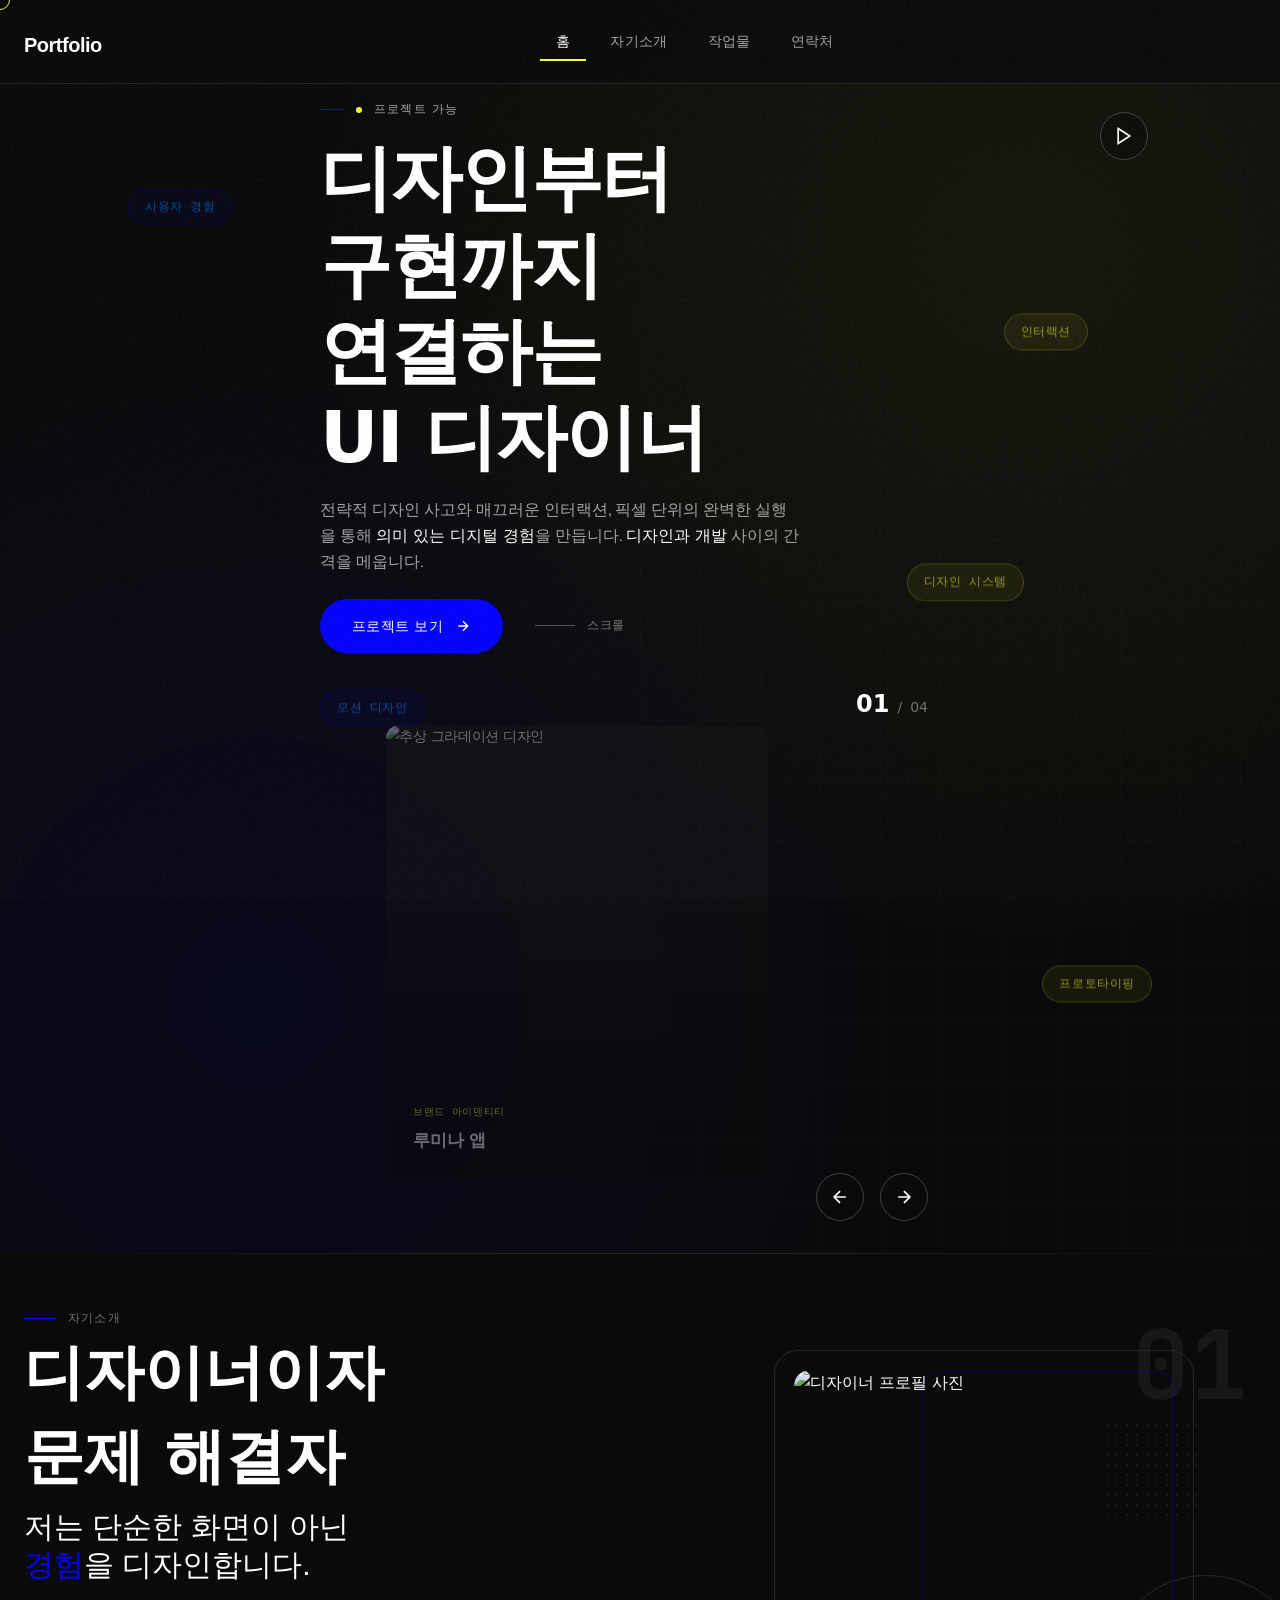
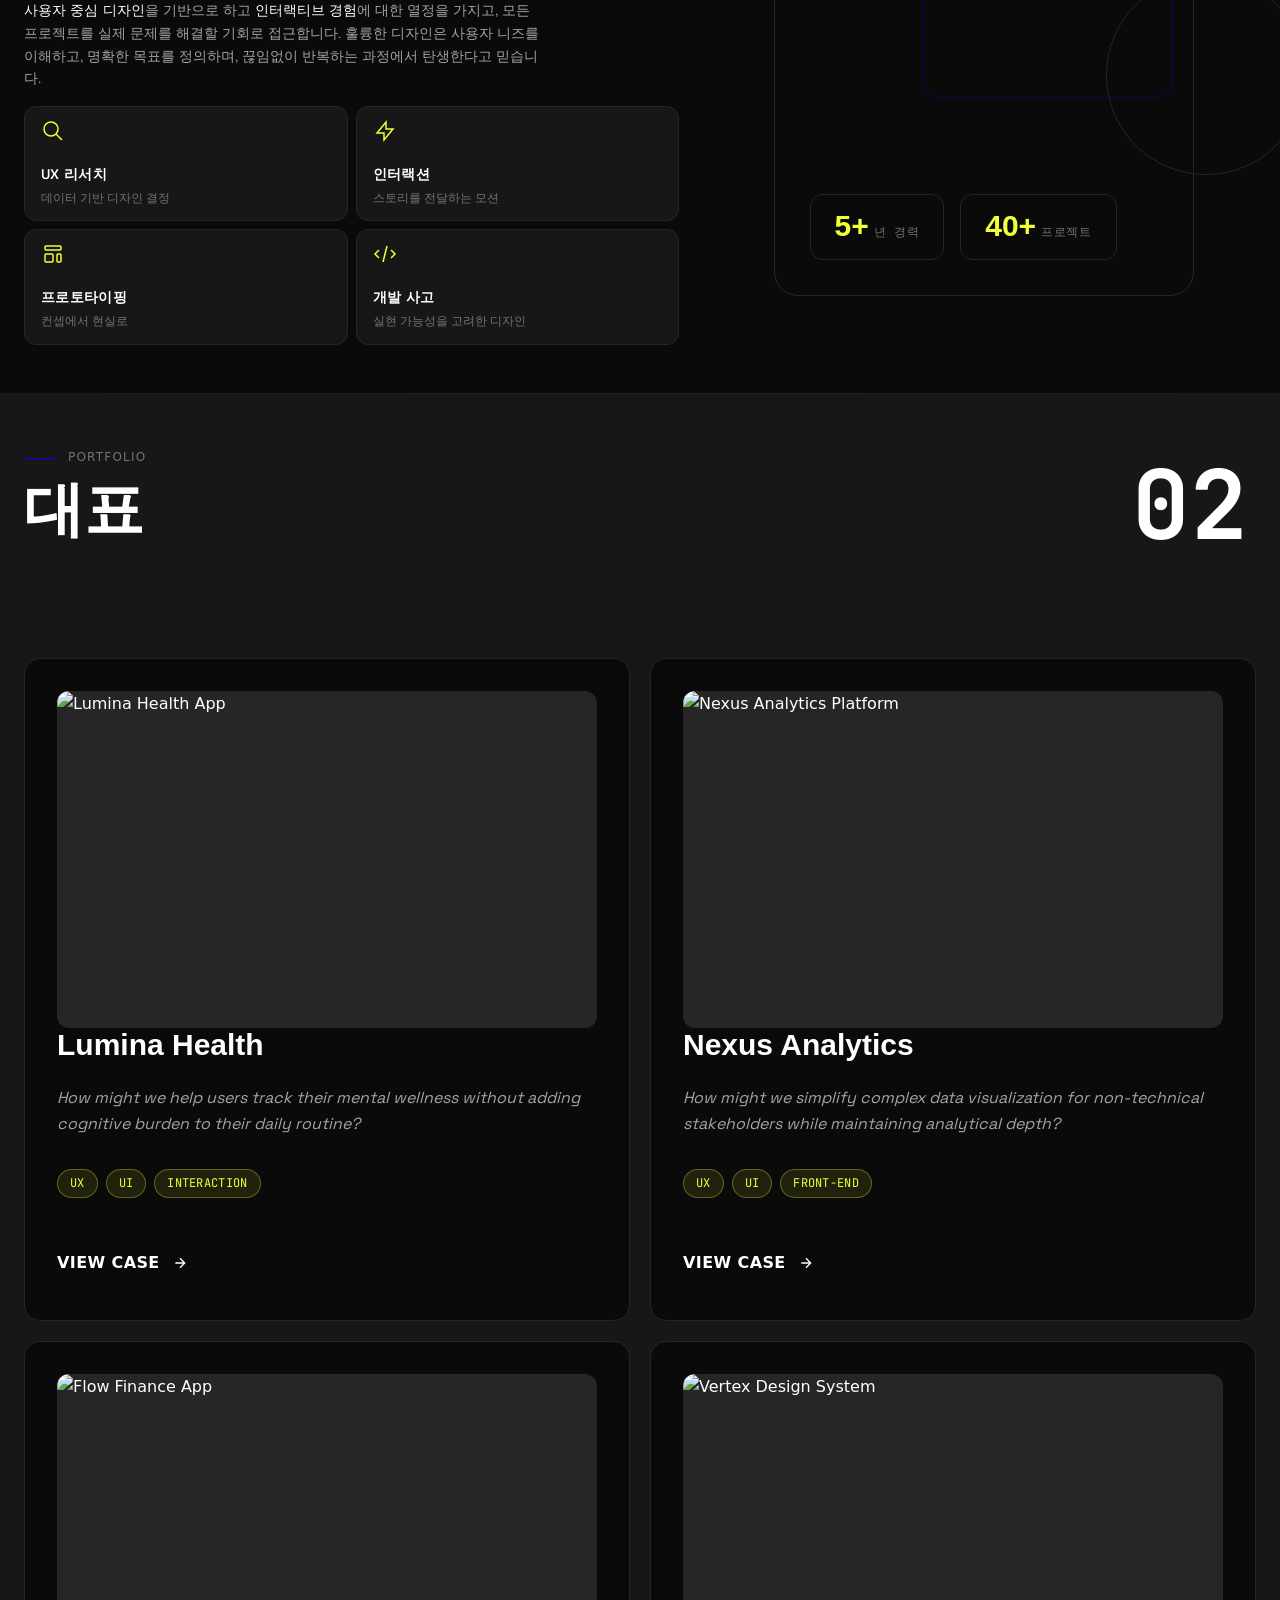
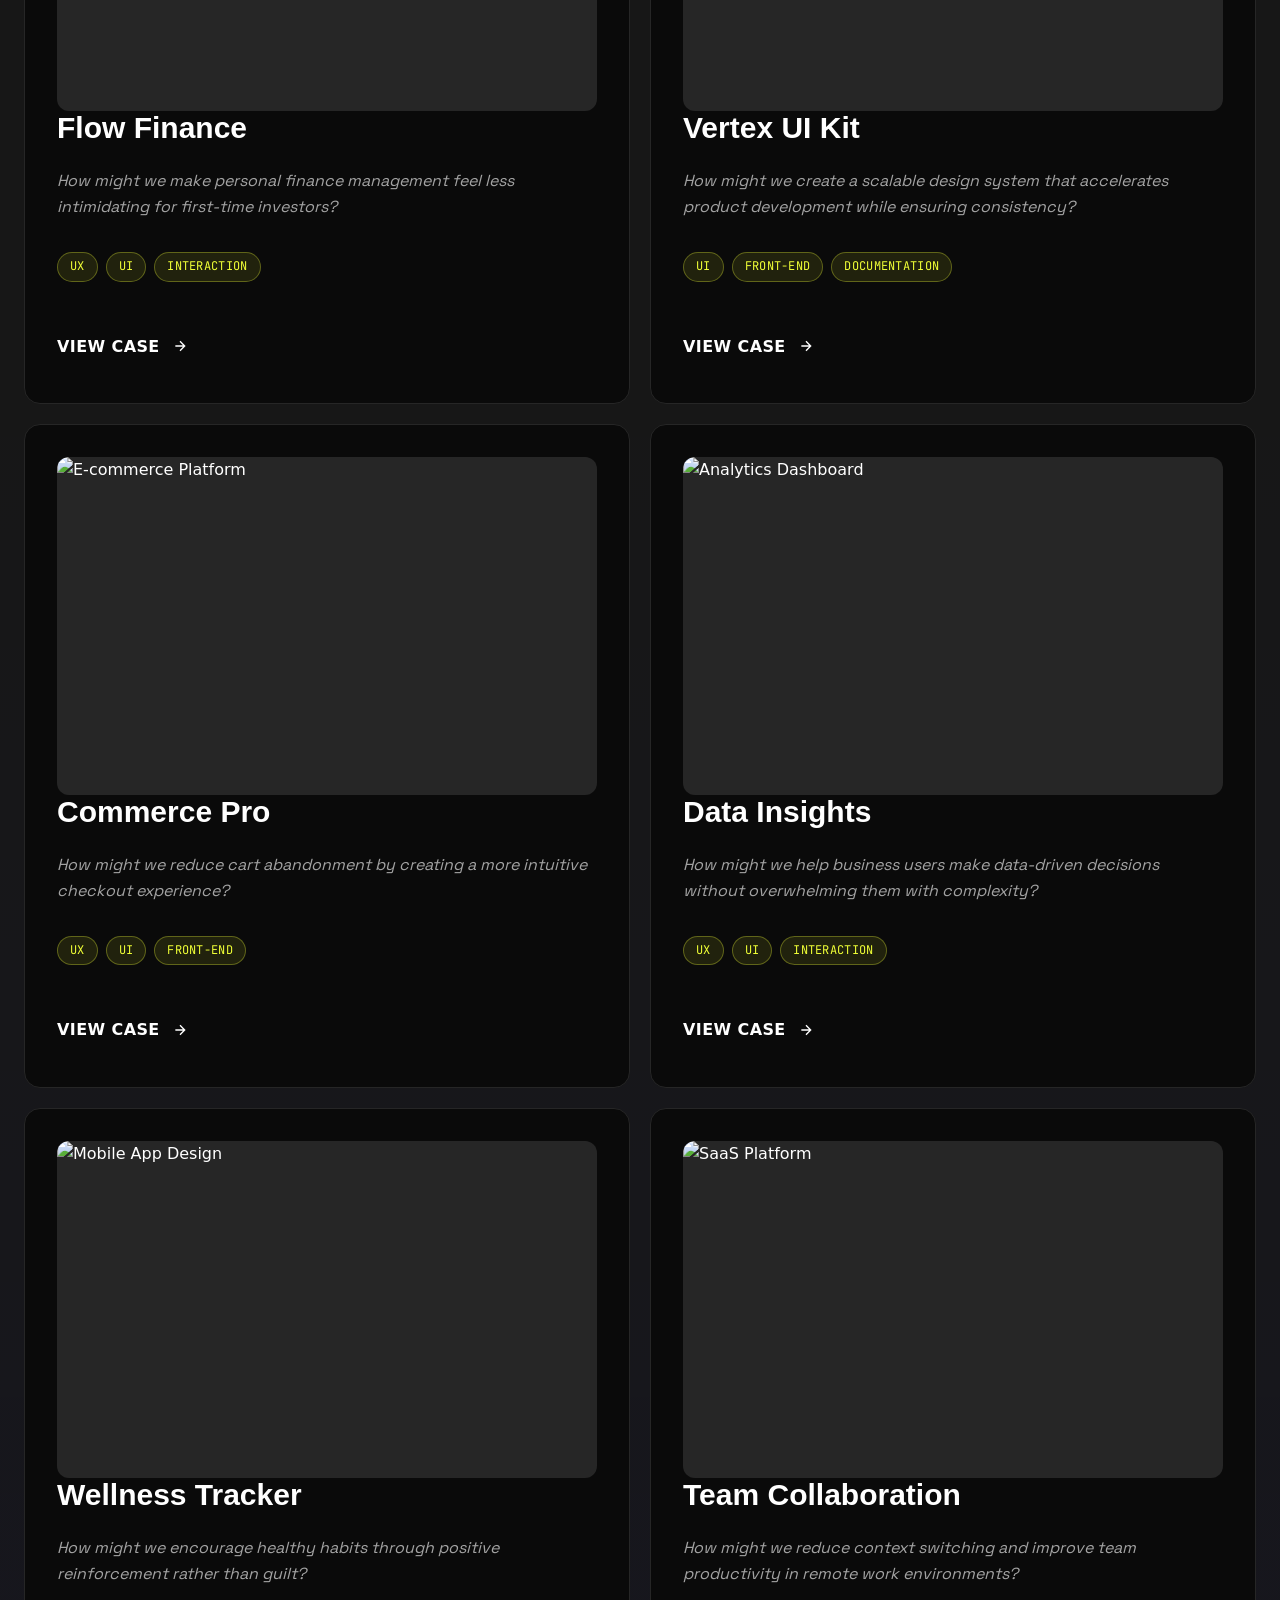
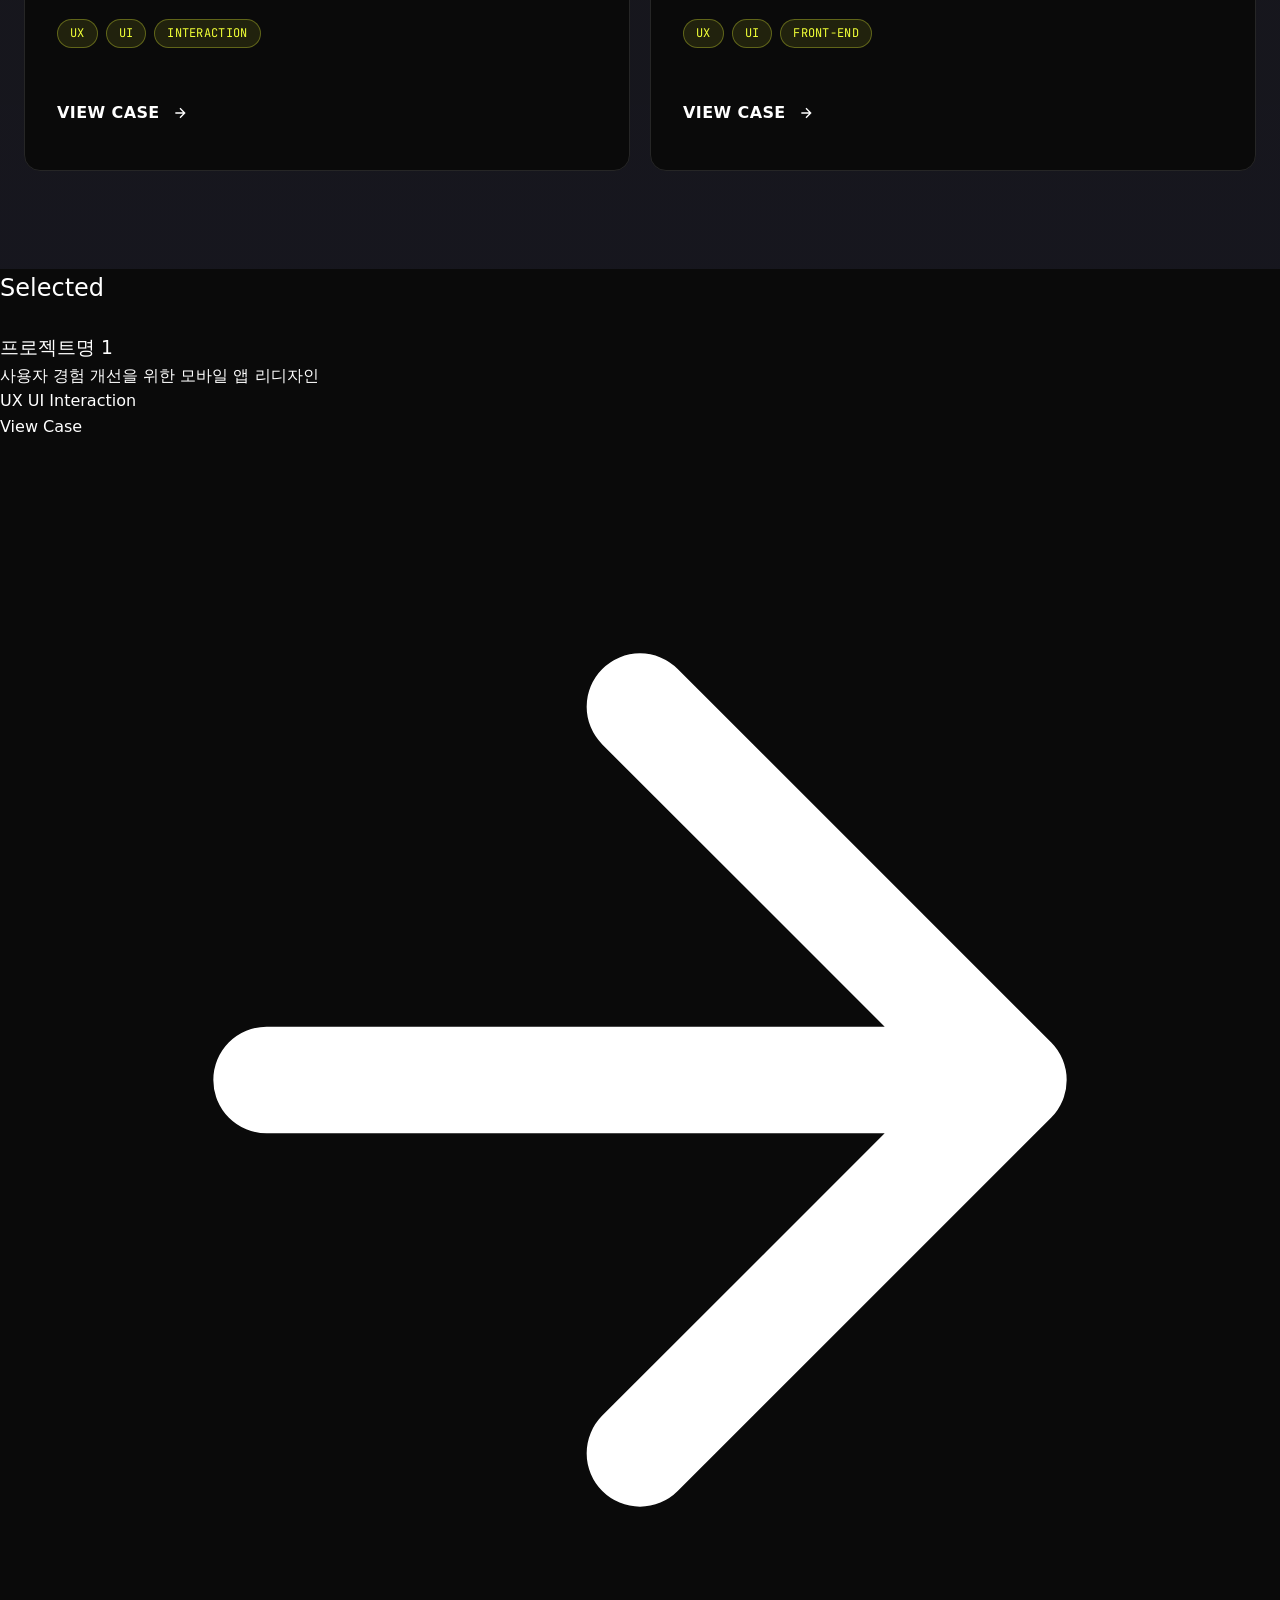
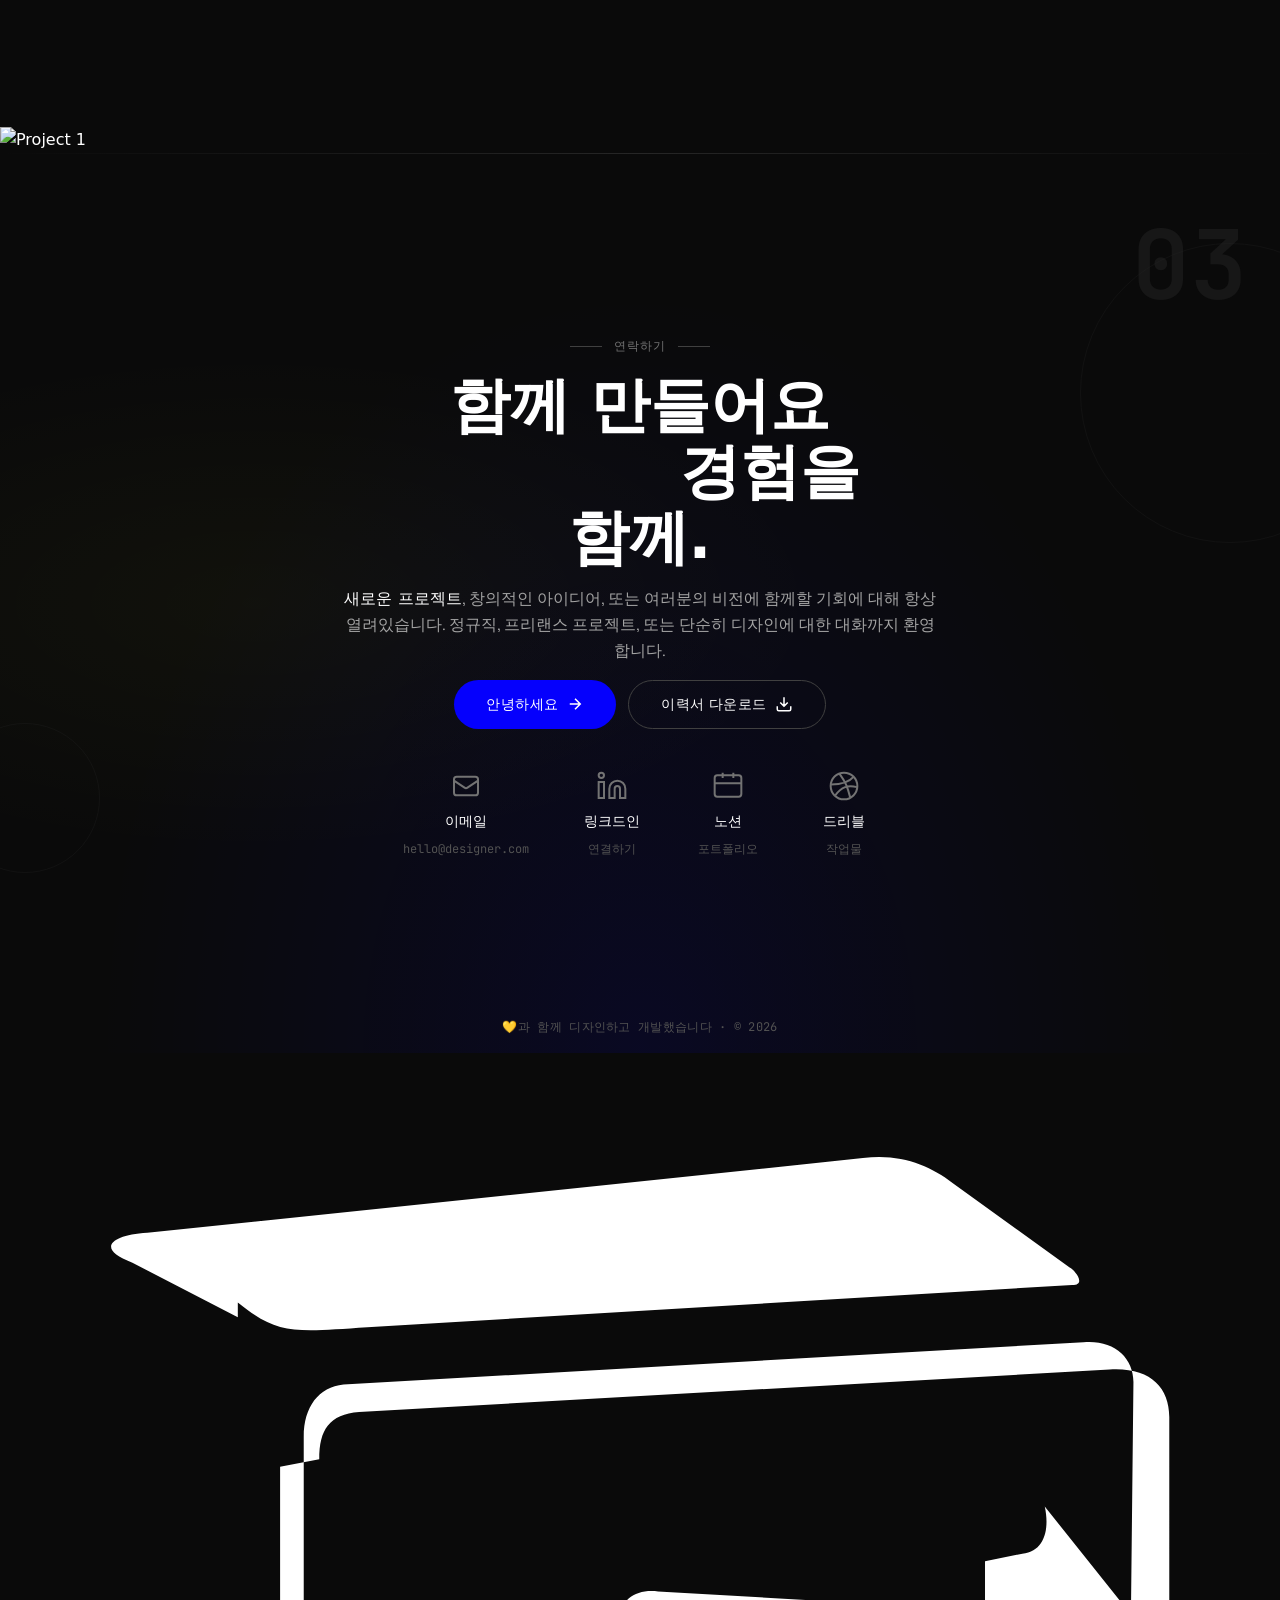
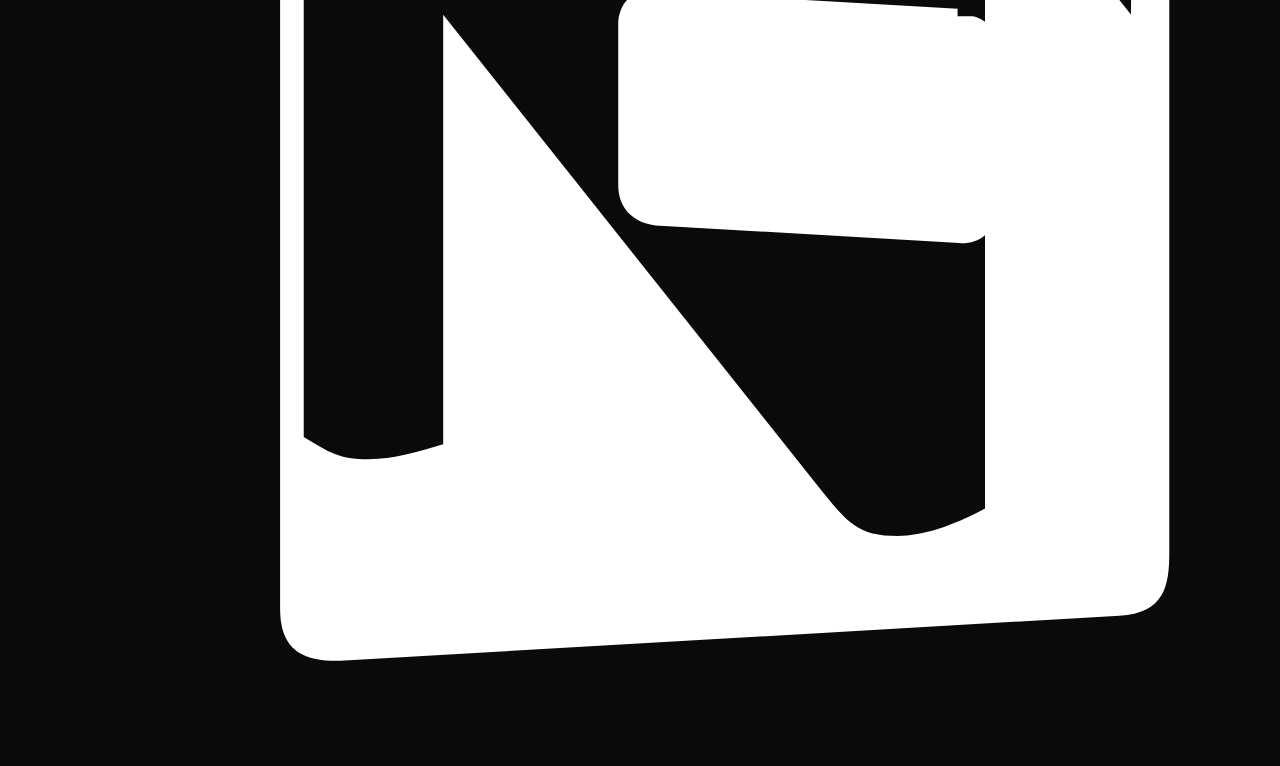
==== index_bak.html @ f918cd05 "히어로 영역 수정" ====
<!DOCTYPE html>
<html lang="ko">

<head>
    <meta charset="UTF-8">
    <meta name="viewport" content="width=device-width, initial-scale=1.0">
    <meta name="description" content="UI/UX 디자이너 포트폴리오 - 전략적 디자인 사고와 매끄러운 인터랙션을 통해 의미 있는 디지털 경험을 만듭니다.">
    <meta name="keywords" content="UI/UX 디자이너, 포트폴리오, 웹 디자인, 인터랙션 디자인, 사용자 경험">
    <meta name="author" content="Designer Name">

    <!-- Open Graph -->
    <meta property="og:title" content="UI/UX 디자이너 포트폴리오">
    <meta property="og:description" content="전략적 디자인 사고와 매끄러운 인터랙션을 통해 의미 있는 디지털 경험을 만듭니다.">
    <meta property="og:type" content="website">
    <meta property="og:image" content="./assets/images/og-image.jpg">

    <!-- Favicon -->
    <link rel="icon" type="image/svg+xml" href="./assets/icons/favicon.svg">

    <!-- Preconnect for Performance -->
    <link rel="preconnect" href="https://fonts.googleapis.com">
    <link rel="preconnect" href="https://fonts.gstatic.com" crossorigin>
    <link rel="preconnect" href="https://cdn.jsdelivr.net">

    <!-- Stylesheets -->
    <link rel="stylesheet" href="./assets/css/reset.css">
    <link rel="stylesheet" href="./assets/css/variables.css">
    <link rel="stylesheet" href="./assets/css/common.css">
    <link rel="stylesheet" href="./assets/css/header.css">
    <link rel="stylesheet" href="./assets/css/hero.css">
    <link rel="stylesheet" href="./assets/css/about.css">
    <link rel="stylesheet" href="./assets/css/works.css">
    <link rel="stylesheet" href="./assets/css/selectedWorks.css">
    <link rel="stylesheet" href="./assets/css/contact.css">
    <link rel="stylesheet" href="./assets/css/floatingMenu.css">

    <!-- Swiper CSS -->
    <link rel="stylesheet" href="https://cdn.jsdelivr.net/npm/swiper@11/swiper-bundle.min.css">

    <title>UI/UX 디자이너 | 포트폴리오</title>
</head>

<body>
    <!-- Noise Overlay -->
    <div class="noise-overlay" aria-hidden="true"></div>

    <!-- Custom Cursor (Desktop Only) -->
    <div class="cursor" id="cursor" aria-hidden="true"></div>

    <!-- Header / Navigation -->
    <header class="header" id="header">
        <div class="header__container">
            <!-- Logo / Brand -->
            <h1 class="header__logo">
                <a href="#hero" class="header__logo-link" data-scroll-to="hero">
                    <span class="header__logo-text">Portfolio</span>
                </a>
            </h1>

            <!-- Navigation Menu -->
            <nav class="header__nav" aria-label="메인 네비게이션">
                <ul class="header__nav-list">
                    <li class="header__nav-item">
                        <a href="#hero" class="header__nav-link" data-scroll-to="hero">
                            <span class="header__nav-text">홈</span>
                        </a>
                    </li>
                    <li class="header__nav-item">
                        <a href="#about" class="header__nav-link" data-scroll-to="about">
                            <span class="header__nav-text">자기소개</span>
                        </a>
                    </li>
                    <li class="header__nav-item">
                        <a href="#works" class="header__nav-link" data-scroll-to="works">
                            <span class="header__nav-text">작업물</span>
                        </a>
                    </li>
                    <li class="header__nav-item">
                        <a href="#contact" class="header__nav-link" data-scroll-to="contact">
                            <span class="header__nav-text">연락처</span>
                        </a>
                    </li>
                </ul>
            </nav>

            <!-- Mobile Menu Toggle -->
            <button class="header__menu-toggle" aria-label="메뉴 열기/닫기" aria-expanded="false">
                <span class="header__menu-toggle-line"></span>
                <span class="header__menu-toggle-line"></span>
                <span class="header__menu-toggle-line"></span>
            </button>
        </div>
    </header>

    <!-- Main Content -->
    <main id="main-content">

        <!-- ========== HERO SECTION ========== -->
        <section class="hero" id="hero" data-section="hero">
            <!-- Background Decorations -->
            <div class="hero__deco hero__deco--grid" aria-hidden="true"></div>
            <div class="hero__deco hero__deco--line" aria-hidden="true"></div>

            <!-- Floating Keywords -->
            <div class="hero__keywords" aria-hidden="true">
                <span class="hero__keyword">사용자 경험</span>
                <span class="hero__keyword">인터랙션</span>
                <span class="hero__keyword">디자인 시스템</span>
                <span class="hero__keyword">프로토타이핑</span>
                <span class="hero__keyword">모션 디자인</span>
            </div>

            <!-- Content Area (Left) -->
            <div class="hero__content">
                <!-- Label / Eyebrow -->
                <div class="hero__label">
                    <span class="hero__label-dot"></span>
                    <span>프로젝트 가능</span>
                </div>

                <!-- Main Title -->
                <h2 class="hero__title">
                    <span class="hero__title-line">
                        <span class="hero__title-text">디자인부터 구현까지</span>
                    </span>
                    <span class="hero__title-line">
                        <span class="hero__title-text">연결하는<span class="hero__title-highlight">인터랙션</span></span>
                    </span>
                    <span class="hero__title-line">
                        <span class="hero__title-text">UI 디자이너</span>
                    </span>
                </h2>

                <!-- Subtitle -->
                <p class="hero__subtitle">
                    전략적 디자인 사고와 매끄러운 인터랙션, 픽셀 단위의 완벽한 실행을 통해
                    <strong>의미 있는 디지털 경험</strong>을 만듭니다.
                    <strong>디자인과 개발</strong> 사이의 간격을 메웁니다.
                </p>

                <!-- CTA Area -->
                <div class="hero__cta">
                    <a href="#works" class="hero__cta-btn">
                        <span>프로젝트 보기</span>
                        <svg class="hero__cta-btn-icon" viewBox="0 0 24 24" fill="none" stroke="currentColor"
                            stroke-width="2">
                            <path d="M5 12h14M12 5l7 7-7 7" />
                        </svg>
                    </a>
                    <button class="hero__scroll" aria-label="다음 섹션으로 스크롤">
                        <span class="hero__scroll-line"></span>
                        <span>스크롤</span>
                    </button>
                </div>
            </div>

            <!-- Visual Area (Right) -->
            <div class="hero__visual">
                <!-- Progress Counter -->
                <div class="hero__progress">
                    <span class="hero__progress-current">01</span>
                    <span>/</span>
                    <span class="hero__progress-total">04</span>
                </div>

                <!-- Autoplay Control -->
                <button class="hero__autoplay-btn" aria-label="자동 재생 제어">
                    <svg class="hero__autoplay-icon hero__autoplay-icon--play" viewBox="0 0 24 24" fill="none"
                        stroke="currentColor" stroke-width="2">
                        <path d="M5 3l14 9-14 9V3z" />
                    </svg>
                    <svg class="hero__autoplay-icon hero__autoplay-icon--pause" viewBox="0 0 24 24" fill="none"
                        stroke="currentColor" stroke-width="2">
                        <path d="M6 4h4v16H6V4zM14 4h4v16h-4V4z" />
                    </svg>
                </button>

                <!-- Swiper Container -->
                <div class="hero__swiper swiper">
                    <div class="swiper-wrapper">
                        <!-- Slide 1 -->
                        <div class="swiper-slide hero__slide">
                            <div class="hero__slide-inner">
                                <img src="https://images.unsplash.com/photo-1618005182384-a83a8bd57fbe?w=800&q=80"
                                    alt="추상 그라데이션 디자인" class="hero__slide-image" loading="eager">
                                <div class="hero__slide-overlay">
                                    <span class="hero__slide-category">브랜드 아이덴티티</span>
                                    <h3 class="hero__slide-title">루미나 앱</h3>
                                </div>
                            </div>
                        </div>

                        <!-- Slide 2 -->
                        <div class="swiper-slide hero__slide">
                            <div class="hero__slide-inner">
                                <img src="https://images.unsplash.com/photo-1634017839464-5c339bbe3c35?w=800&q=80"
                                    alt="모던 UI 디자인" class="hero__slide-image" loading="lazy">
                                <div class="hero__slide-overlay">
                                    <span class="hero__slide-category">웹 디자인</span>
                                    <h3 class="hero__slide-title">넥서스 플랫폼</h3>
                                </div>
                            </div>
                        </div>

                        <!-- Slide 3 -->
                        <div class="swiper-slide hero__slide">
                            <div class="hero__slide-inner">
                                <img src="https://images.unsplash.com/photo-1558591710-4b4a1ae0f04d?w=800&q=80"
                                    alt="창의적 추상 아트" class="hero__slide-image" loading="lazy">
                                <div class="hero__slide-overlay">
                                    <span class="hero__slide-category">모바일 앱</span>
                                    <h3 class="hero__slide-title">플로우 파이낸스</h3>
                                </div>
                            </div>
                        </div>

                        <!-- Slide 4 -->
                        <div class="swiper-slide hero__slide">
                            <div class="hero__slide-inner">
                                <img src="https://images.unsplash.com/photo-1614850523459-c2f4c699c52e?w=800&q=80"
                                    alt="기하학적 디자인 패턴" class="hero__slide-image" loading="lazy">
                                <div class="hero__slide-overlay">
                                    <span class="hero__slide-category">디자인 시스템</span>
                                    <h3 class="hero__slide-title">버텍스 UI</h3>
                                </div>
                            </div>
                        </div>
                    </div>
                </div>

                <!-- Swiper Pagination -->
                <div class="hero__swiper-pagination"></div>

                <!-- Swiper Navigation -->
                <div class="hero__swiper-nav">
                    <button class="hero__swiper-btn hero__swiper-btn--prev" aria-label="이전 슬라이드">
                        <svg viewBox="0 0 24 24" fill="none" stroke="currentColor" stroke-width="2">
                            <path d="M19 12H5M12 19l-7-7 7-7" />
                        </svg>
                    </button>
                    <button class="hero__swiper-btn hero__swiper-btn--next" aria-label="다음 슬라이드">
                        <svg viewBox="0 0 24 24" fill="none" stroke="currentColor" stroke-width="2">
                            <path d="M5 12h14M12 5l7 7-7 7" />
                        </svg>
                    </button>
                </div>
            </div>
        </section>

        <!-- ========== ABOUT SECTION ========== -->
        <section class="about" id="about" data-section="about">
            <!-- Section Number (Decorative) -->
            <span class="about__number" aria-hidden="true">01</span>

            <div class="about__container">
                <!-- Content Area (Left) -->
                <div class="about__content">
                    <!-- Section Header -->
                    <div class="about__header">
                        <div class="about__label">
                            <span>자기소개</span>
                        </div>
                        <h2 class="about__title">
                            <span class="about__title-line">
                                <span class="about__title-text">디자이너이자</span>
                            </span>
                            <span class="about__title-line">
                                <span class="about__title-text">문제 해결자</span>
                            </span>
                        </h2>
                    </div>

                    <!-- Main Statement -->
                    <p class="about__statement">
                        저는 단순한 화면이 아닌<br>
                        <span class="about__statement-highlight">경험</span>을 디자인합니다.
                    </p>

                    <!-- Description -->
                    <p class="about__description">
                        <strong>사용자 중심 디자인</strong>을 기반으로 하고
                        <strong>인터랙티브 경험</strong>에 대한 열정을 가지고,
                        모든 프로젝트를 실제 문제를 해결할 기회로 접근합니다.
                        훌륭한 디자인은 사용자 니즈를 이해하고, 명확한 목표를 정의하며,
                        끊임없이 반복하는 과정에서 탄생한다고 믿습니다.
                    </p>

                    <!-- Keywords Grid -->
                    <div class="about__keywords">
                        <!-- Keyword 1 -->
                        <div class="about__keyword">
                            <svg class="about__keyword-icon" viewBox="0 0 24 24" fill="none" stroke="currentColor"
                                stroke-width="1.5">
                                <path d="M21 21l-6-6m2-5a7 7 0 11-14 0 7 7 0 0114 0z" />
                            </svg>
                            <h3 class="about__keyword-title">UX 리서치</h3>
                            <p class="about__keyword-desc">데이터 기반 디자인 결정</p>
                        </div>

                        <!-- Keyword 2 -->
                        <div class="about__keyword">
                            <svg class="about__keyword-icon" viewBox="0 0 24 24" fill="none" stroke="currentColor"
                                stroke-width="1.5">
                                <path d="M13 10V3L4 14h7v7l9-11h-7z" />
                            </svg>
                            <h3 class="about__keyword-title">인터랙션</h3>
                            <p class="about__keyword-desc">스토리를 전달하는 모션</p>
                        </div>

                        <!-- Keyword 3 -->
                        <div class="about__keyword">
                            <svg class="about__keyword-icon" viewBox="0 0 24 24" fill="none" stroke="currentColor"
                                stroke-width="1.5">
                                <path
                                    d="M4 5a1 1 0 011-1h14a1 1 0 011 1v2a1 1 0 01-1 1H5a1 1 0 01-1-1V5zM4 13a1 1 0 011-1h6a1 1 0 011 1v6a1 1 0 01-1 1H5a1 1 0 01-1-1v-6zM16 13a1 1 0 011-1h2a1 1 0 011 1v6a1 1 0 01-1 1h-2a1 1 0 01-1-1v-6z" />
                            </svg>
                            <h3 class="about__keyword-title">프로토타이핑</h3>
                            <p class="about__keyword-desc">컨셉에서 현실로</p>
                        </div>

                        <!-- Keyword 4 -->
                        <div class="about__keyword">
                            <svg class="about__keyword-icon" viewBox="0 0 24 24" fill="none" stroke="currentColor"
                                stroke-width="1.5">
                                <path d="M10 20l4-16m4 4l4 4-4 4M6 16l-4-4 4-4" />
                            </svg>
                            <h3 class="about__keyword-title">개발 사고</h3>
                            <p class="about__keyword-desc">실현 가능성을 고려한 디자인</p>
                        </div>
                    </div>
                </div>

                <!-- Visual Area (Right) -->
                <div class="about__visual">
                    <!-- Decorative Elements -->
                    <div class="about__deco about__deco--dots" aria-hidden="true"></div>
                    <div class="about__deco about__deco--circle" aria-hidden="true"></div>

                    <!-- Profile Image -->
                    <div class="about__image-wrapper">
                        <div class="about__image-frame" aria-hidden="true"></div>
                        <img src="https://images.unsplash.com/photo-1507003211169-0a1dd7228f2d?w=600&q=80"
                            alt="디자이너 프로필 사진" class="about__image" loading="lazy">

                        <!-- Floating Stats -->
                        <div class="about__stats">
                            <div class="about__stat">
                                <span class="about__stat-number">5+</span>
                                <span class="about__stat-label">년 경력</span>
                            </div>
                            <div class="about__stat">
                                <span class="about__stat-number">40+</span>
                                <span class="about__stat-label">프로젝트</span>
                            </div>
                        </div>
                    </div>
                </div>
            </div>
        </section>

        <!-- ========== WORKS SECTION ========== -->
        <section class="works" id="works" data-section="works">
            <!-- Section Number (Decorative) -->
            <span class="works__number" aria-hidden="true">02</span>

            <!-- Section Header -->
            <header class="works__header">
                <div class="works__header-content">
                    <div class="works__label">
                        <span>Portfolio</span>
                    </div>
                    <h2 class="works__title">
                        <span class="works__title-line">
                            <span class="works__title-text">대표</span>
                        </span>
                        <span class="works__title-line">
                            <span class="works__title-text"><span class="works__title-highlight">작업물</span></span>
                        </span>
                    </h2>
                </div>
            </header>

            <!-- Swiper Container -->
            <div class="works__swiper-container">
                <div class="works__swiper swiper">
                    <div class="swiper-wrapper">
                        <!-- Project 1 -->
                        <div class="swiper-slide works__slide">
                            <article class="works__card">
                                <div class="works__card-image">
                                    <img src="https://images.unsplash.com/photo-1551650975-87deedd944c3?w=800&q=80"
                                        alt="Lumina Health App" class="works__card-img" loading="lazy">
                                </div>
                                <div class="works__card-content">
                                    <h3 class="works__card-title">Lumina Health</h3>
                                    <p class="works__card-problem">
                                        How might we help users track their mental wellness without adding cognitive
                                        burden to their daily routine?
                                    </p>
                                    <div class="works__card-roles">
                                        <span class="works__card-role">UX</span>
                                        <span class="works__card-role">UI</span>
                                        <span class="works__card-role">Interaction</span>
                                    </div>
                                    <a href="./works/case-study.html" target="_black" class="works__card-cta">
                                        <span>View Case</span>
                                        <svg class="works__card-cta-icon" viewBox="0 0 24 24" fill="none"
                                            stroke="currentColor" stroke-width="2">
                                            <path d="M5 12h14M12 5l7 7-7 7" />
                                        </svg>
                                    </a>
                                </div>
                            </article>
                        </div>

                        <!-- Project 2 -->
                        <div class="swiper-slide works__slide">
                            <article class="works__card">
                                <div class="works__card-image">
                                    <img src="https://images.unsplash.com/photo-1460925895917-afdab827c52f?w=800&q=80"
                                        alt="Nexus Analytics Platform" class="works__card-img" loading="lazy">
                                </div>
                                <div class="works__card-content">
                                    <h3 class="works__card-title">Nexus Analytics</h3>
                                    <p class="works__card-problem">
                                        How might we simplify complex data visualization for non-technical stakeholders
                                        while maintaining analytical depth?
                                    </p>
                                    <div class="works__card-roles">
                                        <span class="works__card-role">UX</span>
                                        <span class="works__card-role">UI</span>
                                        <span class="works__card-role">Front-end</span>
                                    </div>
                                    <a href="./works/case-study.html" target="_black" class="works__card-cta">
                                        <span>View Case</span>
                                        <svg class="works__card-cta-icon" viewBox="0 0 24 24" fill="none"
                                            stroke="currentColor" stroke-width="2">
                                            <path d="M5 12h14M12 5l7 7-7 7" />
                                        </svg>
                                    </a>
                                </div>
                            </article>
                        </div>

                        <!-- Project 3 -->
                        <div class="swiper-slide works__slide">
                            <article class="works__card">
                                <div class="works__card-image">
                                    <img src="https://images.unsplash.com/photo-1563013544-824ae1b704d3?w=800&q=80"
                                        alt="Flow Finance App" class="works__card-img" loading="lazy">
                                </div>
                                <div class="works__card-content">
                                    <h3 class="works__card-title">Flow Finance</h3>
                                    <p class="works__card-problem">
                                        How might we make personal finance management feel less intimidating for
                                        first-time investors?
                                    </p>
                                    <div class="works__card-roles">
                                        <span class="works__card-role">UX</span>
                                        <span class="works__card-role">UI</span>
                                        <span class="works__card-role">Interaction</span>
                                    </div>
                                    <a href="./works/case-study.html" target="_black" class="works__card-cta">
                                        <span>View Case</span>
                                        <svg class="works__card-cta-icon" viewBox="0 0 24 24" fill="none"
                                            stroke="currentColor" stroke-width="2">
                                            <path d="M5 12h14M12 5l7 7-7 7" />
                                        </svg>
                                    </a>
                                </div>
                            </article>
                        </div>

                        <!-- Project 4 -->
                        <div class="swiper-slide works__slide">
                            <article class="works__card">
                                <div class="works__card-image">
                                    <img src="https://images.unsplash.com/photo-1558655146-9f40138edfeb?w=800&q=80"
                                        alt="Vertex Design System" class="works__card-img" loading="lazy">
                                </div>
                                <div class="works__card-content">
                                    <h3 class="works__card-title">Vertex UI Kit</h3>
                                    <p class="works__card-problem">
                                        How might we create a scalable design system that accelerates product
                                        development while ensuring consistency?
                                    </p>
                                    <div class="works__card-roles">
                                        <span class="works__card-role">UI</span>
                                        <span class="works__card-role">Front-end</span>
                                        <span class="works__card-role">Documentation</span>
                                    </div>
                                    <a href="./works/case-study.html" target="_black" class="works__card-cta">
                                        <span>View Case</span>
                                        <svg class="works__card-cta-icon" viewBox="0 0 24 24" fill="none"
                                            stroke="currentColor" stroke-width="2">
                                            <path d="M5 12h14M12 5l7 7-7 7" />
                                        </svg>
                                    </a>
                                </div>
                            </article>
                        </div>

                        <!-- Project 5 -->
                        <div class="swiper-slide works__slide">
                            <article class="works__card">
                                <div class="works__card-image">
                                    <img src="https://images.unsplash.com/photo-1551434678-e076c223a692?w=800&q=80"
                                        alt="E-commerce Platform" class="works__card-img" loading="lazy">
                                </div>
                                <div class="works__card-content">
                                    <h3 class="works__card-title">Commerce Pro</h3>
                                    <p class="works__card-problem">
                                        How might we reduce cart abandonment by creating a more intuitive checkout
                                        experience?
                                    </p>
                                    <div class="works__card-roles">
                                        <span class="works__card-role">UX</span>
                                        <span class="works__card-role">UI</span>
                                        <span class="works__card-role">Front-end</span>
                                    </div>
                                    <a href="./works/case-study.html" target="_black" class="works__card-cta">
                                        <span>View Case</span>
                                        <svg class="works__card-cta-icon" viewBox="0 0 24 24" fill="none"
                                            stroke="currentColor" stroke-width="2">
                                            <path d="M5 12h14M12 5l7 7-7 7" />
                                        </svg>
                                    </a>
                                </div>
                            </article>
                        </div>

                        <!-- Project 6 -->
                        <div class="swiper-slide works__slide">
                            <article class="works__card">
                                <div class="works__card-image">
                                    <img src="https://images.unsplash.com/photo-1551288049-bebda4e38f71?w=800&q=80"
                                        alt="Analytics Dashboard" class="works__card-img" loading="lazy">
                                </div>
                                <div class="works__card-content">
                                    <h3 class="works__card-title">Data Insights</h3>
                                    <p class="works__card-problem">
                                        How might we help business users make data-driven decisions without overwhelming
                                        them with complexity?
                                    </p>
                                    <div class="works__card-roles">
                                        <span class="works__card-role">UX</span>
                                        <span class="works__card-role">UI</span>
                                        <span class="works__card-role">Interaction</span>
                                    </div>
                                    <a href="./works/case-study.html" target="_black" class="works__card-cta">
                                        <span>View Case</span>
                                        <svg class="works__card-cta-icon" viewBox="0 0 24 24" fill="none"
                                            stroke="currentColor" stroke-width="2">
                                            <path d="M5 12h14M12 5l7 7-7 7" />
                                        </svg>
                                    </a>
                                </div>
                            </article>
                        </div>

                        <!-- Project 7 -->
                        <div class="swiper-slide works__slide">
                            <article class="works__card">
                                <div class="works__card-image">
                                    <img src="https://images.unsplash.com/photo-1467232004584-a241de8bcf5d?w=800&q=80"
                                        alt="Mobile App Design" class="works__card-img" loading="lazy">
                                </div>
                                <div class="works__card-content">
                                    <h3 class="works__card-title">Wellness Tracker</h3>
                                    <p class="works__card-problem">
                                        How might we encourage healthy habits through positive reinforcement rather than
                                        guilt?
                                    </p>
                                    <div class="works__card-roles">
                                        <span class="works__card-role">UX</span>
                                        <span class="works__card-role">UI</span>
                                        <span class="works__card-role">Interaction</span>
                                    </div>
                                    <a href="./works/case-study.html" target="_black" class="works__card-cta">
                                        <span>View Case</span>
                                        <svg class="works__card-cta-icon" viewBox="0 0 24 24" fill="none"
                                            stroke="currentColor" stroke-width="2">
                                            <path d="M5 12h14M12 5l7 7-7 7" />
                                        </svg>
                                    </a>
                                </div>
                            </article>
                        </div>

                        <!-- Project 8 -->
                        <div class="swiper-slide works__slide">
                            <article class="works__card">
                                <div class="works__card-image">
                                    <img src="https://images.unsplash.com/photo-1551650975-87deedd944c3?w=800&q=80"
                                        alt="SaaS Platform" class="works__card-img" loading="lazy">
                                </div>
                                <div class="works__card-content">
                                    <h3 class="works__card-title">Team Collaboration</h3>
                                    <p class="works__card-problem">
                                        How might we reduce context switching and improve team productivity in remote
                                        work environments?
                                    </p>
                                    <div class="works__card-roles">
                                        <span class="works__card-role">UX</span>
                                        <span class="works__card-role">UI</span>
                                        <span class="works__card-role">Front-end</span>
                                    </div>
                                    <a href="./works/case-study.html" target="_black" class="works__card-cta">
                                        <span>View Case</span>
                                        <svg class="works__card-cta-icon" viewBox="0 0 24 24" fill="none"
                                            stroke="currentColor" stroke-width="2">
                                            <path d="M5 12h14M12 5l7 7-7 7" />
                                        </svg>
                                    </a>
                                </div>
                            </article>
                        </div>
                    </div>
                </div>
            </div>
        </section>

        <!-- ========== SELECTED WORKS SECTION ========== -->
        <section class="selected-works" id="selected-works" data-section="selected-works">
            <!-- Background -->
            <div class="selected-works__bg" aria-hidden="true"></div>

            <!-- Section Header -->
            <header class="selected-works__header">
                <div class="selected-works__header-content">
                    <h2 class="selected-works__title">
                        <span class="selected-works__title-line">
                            <span class="selected-works__title-text">Selected</span>
                        </span>
                        <span class="selected-works__title-line">
                            <span class="selected-works__title-text"><span
                                    class="selected-works__title-highlight">Works</span></span>
                        </span>
                    </h2>
                </div>
            </header>

            <!-- Swiper Container -->
            <div class="selected-works__swiper-container">
                <!-- Progress Bar -->
                <div class="selected-works__progress" aria-hidden="true">
                    <div class="selected-works__progress-bar"></div>
                </div>
                <!-- Navigation Buttons -->
                <button class="selected-works__swiper-btn selected-works__swiper-btn--prev" aria-label="이전 슬라이드">
                    <svg xmlns="http://www.w3.org/2000/svg" fill="none" viewBox="0 0 24 24" stroke="currentColor">
                        <path stroke-linecap="round" stroke-linejoin="round" stroke-width="2" d="M15 19l-7-7 7-7" />
                    </svg>
                </button>
                <button class="selected-works__swiper-btn selected-works__swiper-btn--next" aria-label="다음 슬라이드">
                    <svg xmlns="http://www.w3.org/2000/svg" fill="none" viewBox="0 0 24 24" stroke="currentColor">
                        <path stroke-linecap="round" stroke-linejoin="round" stroke-width="2" d="M9 5l7 7-7 7" />
                    </svg>
                </button>

                <div class="selected-works__swiper swiper">
                    <div class="swiper-wrapper">
                        <!-- Project 1 -->
                        <div class="swiper-slide selected-works__slide">
                            <article class="selected-works__card">
                                <div class="selected-works__card-content">
                                    <h3 class="selected-works__card-title">프로젝트명 1</h3>
                                    <p class="selected-works__card-problem">사용자 경험 개선을 위한 모바일 앱 리디자인</p>
                                    <div class="selected-works__card-roles">
                                        <span class="selected-works__role">UX</span>
                                        <span class="selected-works__role">UI</span>
                                        <span class="selected-works__role">Interaction</span>
                                    </div>
                                    <a href="./works/case-study.html" class="selected-works__card-btn">
                                        View Case
                                        <svg xmlns="http://www.w3.org/2000/svg" fill="none" viewBox="0 0 24 24"
                                            stroke="currentColor">
                                            <path stroke-linecap="round" stroke-linejoin="round" stroke-width="2"
                                                d="M5 12h14M12 5l7 7-7 7" />
                                        </svg>
                                    </a>
                                </div>
                                <div class="selected-works__card-image">
                                    <img src="https://images.unsplash.com/photo-1551650975-87deedd944c3?w=1200&q=80"
                                        alt="Project 1" class="selected-works__card-img">
                                </div>
                            </article>
                        </div>

                        <!-- Project 2 -->
                        <div class="swiper-slide selected-works__slide">
                            <article class="selected-works__card">
                                <div class="selected-works__card-content">
                                    <h3 class="selected-works__card-title">프로젝트명 2</h3>
                                    <p class="selected-works__card-problem">복잡한 정보 구조를 단순화한 대시보드 설계</p>
                                    <div class="selected-works__card-roles">
                                        <span class="selected-works__role">UX</span>
                                        <span class="selected-works__role">UI</span>
                                        <span class="selected-works__role">Front-end</span>
                                    </div>
                                    <a href="./works/case-study.html" class="selected-works__card-btn">
                                        View Case
                                        <svg xmlns="http://www.w3.org/2000/svg" fill="none" viewBox="0 0 24 24"
                                            stroke="currentColor">
                                            <path stroke-linecap="round" stroke-linejoin="round" stroke-width="2"
                                                d="M5 12h14M12 5l7 7-7 7" />
                                        </svg>
                                    </a>
                                </div>
                                <div class="selected-works__card-image">
                                    <img src="https://images.unsplash.com/photo-1460925895917-afdab827c52f?w=1200&q=80"
                                        alt="Project 2" class="selected-works__card-img">
                                </div>
                            </article>
                        </div>

                        <!-- Project 3 -->
                        <div class="swiper-slide selected-works__slide">
                            <article class="selected-works__card">
                                <div class="selected-works__card-content">
                                    <h3 class="selected-works__card-title">프로젝트명 3</h3>
                                    <p class="selected-works__card-problem">브랜드 아이덴티티를 반영한 랜딩 페이지 제작</p>
                                    <div class="selected-works__card-roles">
                                        <span class="selected-works__role">UI</span>
                                        <span class="selected-works__role">Interaction</span>
                                        <span class="selected-works__role">Front-end</span>
                                    </div>
                                    <a href="./works/case-study.html" class="selected-works__card-btn">
                                        View Case
                                        <svg xmlns="http://www.w3.org/2000/svg" fill="none" viewBox="0 0 24 24"
                                            stroke="currentColor">
                                            <path stroke-linecap="round" stroke-linejoin="round" stroke-width="2"
                                                d="M5 12h14M12 5l7 7-7 7" />
                                        </svg>
                                    </a>
                                </div>
                                <div class="selected-works__card-image">
                                    <img src="https://images.unsplash.com/photo-1551288049-bebda4e38f71?w=1200&q=80"
                                        alt="Project 3" class="selected-works__card-img">
                                </div>
                            </article>
                        </div>

                        <!-- Project 4 -->
                        <div class="swiper-slide selected-works__slide">
                            <article class="selected-works__card">
                                <div class="selected-works__card-content">
                                    <h3 class="selected-works__card-title">프로젝트명 4</h3>
                                    <p class="selected-works__card-problem">접근성을 고려한 웹 애플리케이션 개발</p>
                                    <div class="selected-works__card-roles">
                                        <span class="selected-works__role">UX</span>
                                        <span class="selected-works__role">Front-end</span>
                                    </div>
                                    <a href="./works/case-study.html" class="selected-works__card-btn">
                                        View Case
                                        <svg xmlns="http://www.w3.org/2000/svg" fill="none" viewBox="0 0 24 24"
                                            stroke="currentColor">
                                            <path stroke-linecap="round" stroke-linejoin="round" stroke-width="2"
                                                d="M5 12h14M12 5l7 7-7 7" />
                                        </svg>
                                    </a>
                                </div>
                                <div class="selected-works__card-image">
                                    <img src="https://images.unsplash.com/photo-1551434678-e076c223a692?w=1200&q=80"
                                        alt="Project 4" class="selected-works__card-img">
                                </div>
                            </article>
                        </div>

                        <!-- Project 5 -->
                        <div class="swiper-slide selected-works__slide">
                            <article class="selected-works__card">
                                <div class="selected-works__card-content">
                                    <h3 class="selected-works__card-title">프로젝트명 5</h3>
                                    <p class="selected-works__card-problem">데이터 시각화를 통한 인사이트 제공</p>
                                    <div class="selected-works__card-roles">
                                        <span class="selected-works__role">UX</span>
                                        <span class="selected-works__role">UI</span>
                                        <span class="selected-works__role">Interaction</span>
                                    </div>
                                    <a href="./works/case-study.html" class="selected-works__card-btn">
                                        View Case
                                        <svg xmlns="http://www.w3.org/2000/svg" fill="none" viewBox="0 0 24 24"
                                            stroke="currentColor">
                                            <path stroke-linecap="round" stroke-linejoin="round" stroke-width="2"
                                                d="M5 12h14M12 5l7 7-7 7" />
                                        </svg>
                                    </a>
                                </div>
                                <div class="selected-works__card-image">
                                    <img src="https://images.unsplash.com/photo-1551288049-bebda4e38f71?w=1200&q=80"
                                        alt="Project 5" class="selected-works__card-img">
                                </div>
                            </article>
                        </div>

                        <!-- Project 6 -->
                        <div class="swiper-slide selected-works__slide">
                            <article class="selected-works__card">
                                <div class="selected-works__card-content">
                                    <h3 class="selected-works__card-title">프로젝트명 6</h3>
                                    <p class="selected-works__card-problem">실시간 협업을 위한 웹툴 설계</p>
                                    <div class="selected-works__card-roles">
                                        <span class="selected-works__role">UX</span>
                                        <span class="selected-works__role">UI</span>
                                        <span class="selected-works__role">Front-end</span>
                                    </div>
                                    <a href="./works/case-study.html" class="selected-works__card-btn">
                                        View Case
                                        <svg xmlns="http://www.w3.org/2000/svg" fill="none" viewBox="0 0 24 24"
                                            stroke="currentColor">
                                            <path stroke-linecap="round" stroke-linejoin="round" stroke-width="2"
                                                d="M5 12h14M12 5l7 7-7 7" />
                                        </svg>
                                    </a>
                                </div>
                                <div class="selected-works__card-image">
                                    <img src="https://images.unsplash.com/photo-1517694712202-14dd9538aa97?w=1200&q=80"
                                        alt="Project 6" class="selected-works__card-img">
                                </div>
                            </article>
                        </div>

                        <!-- Project 7 -->
                        <div class="swiper-slide selected-works__slide">
                            <article class="selected-works__card">
                                <div class="selected-works__card-content">
                                    <h3 class="selected-works__card-title">프로젝트명 7</h3>
                                    <p class="selected-works__card-problem">온라인 쇼핑 결제 플로우 최적화</p>
                                    <div class="selected-works__card-roles">
                                        <span class="selected-works__role">UX</span>
                                        <span class="selected-works__role">Interaction</span>
                                    </div>
                                    <a href="./works/case-study.html" class="selected-works__card-btn">
                                        View Case
                                        <svg xmlns="http://www.w3.org/2000/svg" fill="none" viewBox="0 0 24 24"
                                            stroke="currentColor">
                                            <path stroke-linecap="round" stroke-linejoin="round" stroke-width="2"
                                                d="M5 12h14M12 5l7 7-7 7" />
                                        </svg>
                                    </a>
                                </div>
                                <div class="selected-works__card-image">
                                    <img src="https://images.unsplash.com/photo-1467232004584-a241de8bcf5d?w=1200&q=80"
                                        alt="Project 7" class="selected-works__card-img">
                                </div>
                            </article>
                        </div>

                        <!-- Project 8 -->
                        <div class="swiper-slide selected-works__slide">
                            <article class="selected-works__card">
                                <div class="selected-works__card-content">
                                    <h3 class="selected-works__card-title">프로젝트명 8</h3>
                                    <p class="selected-works__card-problem">멀티 플랫폼 디자인 시스템 구축</p>
                                    <div class="selected-works__card-roles">
                                        <span class="selected-works__role">UI</span>
                                        <span class="selected-works__role">Front-end</span>
                                    </div>
                                    <a href="./works/case-study.html" class="selected-works__card-btn">
                                        View Case
                                        <svg xmlns="http://www.w3.org/2000/svg" fill="none" viewBox="0 0 24 24"
                                            stroke="currentColor">
                                            <path stroke-linecap="round" stroke-linejoin="round" stroke-width="2"
                                                d="M5 12h14M12 5l7 7-7 7" />
                                        </svg>
                                    </a>
                                </div>
                                <div class="selected-works__card-image">
                                    <img src="https://images.unsplash.com/photo-1498050108023-c5249f4df085?w=1200&q=80"
                                        alt="Project 8" class="selected-works__card-img">
                                </div>
                            </article>
                        </div>

                        <!-- Project 9 -->
                        <div class="swiper-slide selected-works__slide">
                            <article class="selected-works__card">
                                <div class="selected-works__card-content">
                                    <h3 class="selected-works__card-title">프로젝트명 9</h3>
                                    <p class="selected-works__card-problem">앱 온보딩 경험 개선 및 리텐션 설계</p>
                                    <div class="selected-works__card-roles">
                                        <span class="selected-works__role">UX</span>
                                        <span class="selected-works__role">UI</span>
                                        <span class="selected-works__role">Interaction</span>
                                    </div>
                                    <a href="./works/case-study.html" class="selected-works__card-btn">
                                        View Case
                                        <svg xmlns="http://www.w3.org/2000/svg" fill="none" viewBox="0 0 24 24"
                                            stroke="currentColor">
                                            <path stroke-linecap="round" stroke-linejoin="round" stroke-width="2"
                                                d="M5 12h14M12 5l7 7-7 7" />
                                        </svg>
                                    </a>
                                </div>
                                <div class="selected-works__card-image">
                                    <img src="https://images.unsplash.com/photo-1504384308090-c894fdcc538d?w=1200&q=80"
                                        alt="Project 9" class="selected-works__card-img">
                                </div>
                            </article>
                        </div>

                        <!-- Project 10 -->
                        <div class="swiper-slide selected-works__slide">
                            <article class="selected-works__card">
                                <div class="selected-works__card-content">
                                    <h3 class="selected-works__card-title">프로젝트명 10</h3>
                                    <p class="selected-works__card-problem">브랜드 일관성을 위한 글로벌 웹 리뉴얼</p>
                                    <div class="selected-works__card-roles">
                                        <span class="selected-works__role">UX</span>
                                        <span class="selected-works__role">UI</span>
                                        <span class="selected-works__role">Front-end</span>
                                    </div>
                                    <a href="./works/case-study.html" class="selected-works__card-btn">
                                        View Case
                                        <svg xmlns="http://www.w3.org/2000/svg" fill="none" viewBox="0 0 24 24"
                                            stroke="currentColor">
                                            <path stroke-linecap="round" stroke-linejoin="round" stroke-width="2"
                                                d="M5 12h14M12 5l7 7-7 7" />
                                        </svg>
                                    </a>
                                </div>
                                <div class="selected-works__card-image">
                                    <img src="https://images.unsplash.com/photo-1555066931-4365d14bab8c?w=1200&q=80"
                                        alt="Project 10" class="selected-works__card-img">
                                </div>
                            </article>
                        </div>
                    </div>
                </div>
            </div>
        </section>

        <!-- ========== CONTACT SECTION ========== -->
        <section class="contact" id="contact" data-section="contact">
            <!-- Background -->
            <div class="contact__bg" aria-hidden="true"></div>

            <!-- Decorative Elements -->
            <span class="contact__deco contact__deco--number" aria-hidden="true">03</span>
            <div class="contact__deco contact__deco--circle" aria-hidden="true"></div>
            <div class="contact__deco contact__deco--circle-sm" aria-hidden="true"></div>

            <!-- Main Content -->
            <div class="contact__container">
                <!-- Section Label -->
                <div class="contact__label">
                    <span>연락하기</span>
                </div>

                <!-- Main Title -->
                <h2 class="contact__title">
                    <span class="contact__title-line">
                        <span class="contact__title-text">함께 만들어요</span>
                    </span>
                    <span class="contact__title-line">
                        <span class="contact__title-text"><span class="contact__title-highlight">의미 있는</span>
                            경험을</span>
                    </span>
                    <span class="contact__title-line">
                        <span class="contact__title-text">함께.</span>
                    </span>
                </h2>

                <!-- Subtitle -->
                <p class="contact__subtitle">
                    <strong>새로운 프로젝트</strong>, 창의적인 아이디어, 또는 여러분의 비전에 함께할 기회에 대해
                    항상 열려있습니다. 정규직, 프리랜스 프로젝트, 또는 단순히 디자인에 대한 대화까지 환영합니다.
                </p>

                <!-- CTA Buttons -->
                <div class="contact__cta">
                    <a href="mailto:hello@designer.com" class="contact__cta-btn contact__cta-btn--primary">
                        <span>안녕하세요</span>
                        <svg class="contact__cta-btn-icon" viewBox="0 0 24 24" fill="none" stroke="currentColor"
                            stroke-width="2">
                            <path d="M5 12h14M12 5l7 7-7 7" />
                        </svg>
                    </a>
                    <a href="#" class="contact__cta-btn contact__cta-btn--secondary" download>
                        <span>이력서 다운로드</span>
                        <svg class="contact__cta-btn-icon" viewBox="0 0 24 24" fill="none" stroke="currentColor"
                            stroke-width="2">
                            <path d="M21 15v4a2 2 0 01-2 2H5a2 2 0 01-2-2v-4M7 10l5 5 5-5M12 15V3" />
                        </svg>
                    </a>
                </div>

                <!-- Contact Links -->
                <div class="contact__links">
                    <!-- Email -->
                    <a href="mailto:hello@designer.com" class="contact__link">
                        <svg class="contact__link-icon" viewBox="0 0 24 24" fill="none" stroke="currentColor"
                            stroke-width="1.5">
                            <path
                                d="M3 8l7.89 5.26a2 2 0 002.22 0L21 8M5 19h14a2 2 0 002-2V7a2 2 0 00-2-2H5a2 2 0 00-2 2v10a2 2 0 002 2z" />
                        </svg>
                        <span class="contact__link-label">이메일</span>
                        <span class="contact__link-hint">hello@designer.com</span>
                    </a>

                    <!-- LinkedIn -->
                    <a href="https://linkedin.com" target="_blank" rel="noopener noreferrer" class="contact__link">
                        <svg class="contact__link-icon" viewBox="0 0 24 24" fill="none" stroke="currentColor"
                            stroke-width="1.5">
                            <path
                                d="M16 8a6 6 0 016 6v7h-4v-7a2 2 0 00-2-2 2 2 0 00-2 2v7h-4v-7a6 6 0 016-6zM2 9h4v12H2zM4 6a2 2 0 100-4 2 2 0 000 4z" />
                        </svg>
                        <span class="contact__link-label">링크드인</span>
                        <span class="contact__link-hint">연결하기</span>
                    </a>

                    <!-- Notion -->
                    <a href="https://notion.so" target="_blank" rel="noopener noreferrer" class="contact__link">
                        <svg class="contact__link-icon" viewBox="0 0 24 24" fill="none" stroke="currentColor"
                            stroke-width="1.5">
                            <path d="M4 4h16c1.1 0 2 .9 2 2v12c0 1.1-.9 2-2 2H4c-1.1 0-2-.9-2-2V6c0-1.1.9-2 2-2z" />
                            <path d="M8 2v4M16 2v4M2 10h20" />
                        </svg>
                        <span class="contact__link-label">노션</span>
                        <span class="contact__link-hint">포트폴리오</span>
                    </a>

                    <!-- Dribbble -->
                    <a href="https://dribbble.com" target="_blank" rel="noopener noreferrer" class="contact__link">
                        <svg class="contact__link-icon" viewBox="0 0 24 24" fill="none" stroke="currentColor"
                            stroke-width="1.5">
                            <circle cx="12" cy="12" r="10" />
                            <path
                                d="M8.56 2.75c4.37 6.03 6.02 9.42 8.03 17.72m2.54-15.38c-3.72 4.35-8.94 5.66-16.88 5.85m19.5 1.9c-3.5-.93-6.63-.82-8.94 0-2.58.92-5.01 2.86-7.44 6.32" />
                        </svg>
                        <span class="contact__link-label">드리블</span>
                        <span class="contact__link-hint">작업물</span>
                    </a>
                </div>
            </div>

            <!-- Footer Note -->
            <footer class="contact__footer">
                <p class="contact__footer-text">
                    💛과 함께 디자인하고 개발했습니다 · © 2026
                </p>
            </footer>
        </section>

    </main>

    <!-- Floating Menu (탑 버튼, 노션) -->
    <nav class="floating-menu" aria-label="플로팅 메뉴">
        <button type="button" class="floating-menu__item floating-menu__item--top" id="floating-menu-top"
            aria-label="맨 위로">
            <svg xmlns="http://www.w3.org/2000/svg" fill="none" viewBox="0 0 24 24" stroke="currentColor"
                stroke-width="2" stroke-linecap="round" stroke-linejoin="round">
                <path d="M18 15l-6-6-6 6" />
            </svg>
        </button>
        <a href="https://notion.so" target="_blank" rel="noopener noreferrer" class="floating-menu__item"
            aria-label="노션 포트폴리오">
            <svg class="icon-notion" xmlns="http://www.w3.org/2000/svg" viewBox="0 0 24 24" fill="currentColor">
                <path
                    d="M4.459 4.208c.746.606 1.026.56 2.428.466l13.215-.793c.28 0 .047-.28-.046-.326L17.86 1.968c-.42-.326-.98-.56-1.68-.466L2.763 2.902c-.747.047-.934.326-.28.56l1.976 1.022zm.793 3.08v13.904c0 .747.373 1.027 1.214.98l14.523-.84c.841-.046.935-.56.935-1.167V6.354c0-.56-.373-.934-1.121-.887l-14.07.794c-.56.047-.747.327-.747.887zm14.337.745c.093.42 0 .84-.42.887l-.7.14v10.264c-.608.327-1.168.514-1.635.514-.747 0-.934-.234-1.495-.933L8.31 10.064v8.055c-.467.14-.934.28-1.401.28-.56 0-.747-.14-1.214-.42V6.728c0-.56.28-.934.747-.98l13.876-.794c.56-.047.934.28.934.747l-.047 4.36zm-1.635 2.06v-.14l-5.615-.326c-.42-.047-.7.14-.747.56v3.08c0 .42.28.7.7.747l5.615.326c.42.047.7-.14.747-.56v-3.08c0-.327-.14-.56-.42-.607z" />
            </svg>
        </a>
    </nav>

    <!-- Scripts -->
    <!-- GSAP Core + Plugins -->
    <script src="https://cdn.jsdelivr.net/npm/gsap@3.12.5/dist/gsap.min.js"></script>
    <script src="https://cdn.jsdelivr.net/npm/gsap@3.12.5/dist/ScrollTrigger.min.js"></script>

    <!-- Swiper -->
    <script src="https://cdn.jsdelivr.net/npm/swiper@11/swiper-bundle.min.js"></script>

    <!-- Custom Scripts -->
    <script src="./assets/js/common.js"></script>
    <script src="./assets/js/header.js"></script>
    <script src="./assets/js/gsap/heroAnimation.js"></script>
    <script src="./assets/js/gsap/aboutAnimation.js"></script>
    <script src="./assets/js/gsap/worksAnimation.js"></script>
    <script src="./assets/js/gsap/selectedWorksAnimation.js"></script>
    <script src="./assets/js/gsap/contactAnimation.js"></script>
    <script src="./assets/js/swiper/heroSwiper.js"></script>
    <script src="./assets/js/swiper/worksSwiper.js"></script>
    <script src="./assets/js/swiper/selectedWorksSwiper.js"></script>
    <script src="./assets/js/floatingMenu.js"></script>
    <script src="./assets/js/main.js"></script>
</body>

</html>
---- assets/css/variables.css ----
/**
 * variables.css
 * 디자인 시스템 변수 정의
 * 컬러, 타이포그래피, 스페이싱, 트랜지션 등
 */

:root {
    /* ===== Color System ===== */
    --color-primary: #0500FD;
    --color-sub: #007aff;
    --color-accent: #F0FF36;
    --color-dark: #0a0a0a;
    --color-light: #ffffff;
    --color-gray-100: #f5f5f5;
    --color-gray-200: #e5e5e5;
    --color-gray-300: #d4d4d4;
    --color-gray-400: #a3a3a3;
    --color-gray-500: #737373;
    --color-gray-600: #525252;
    --color-gray-700: #404040;
    --color-gray-800: #262626;
    --color-gray-900: #171717;

    /* ===== Typography ===== */
    --font-primary: 'Pretendard', sans-serif;
    --font-secondary: 'Space Grotesk', sans-serif;
    --font-mono: 'JetBrains Mono', monospace;

    /* Font Sizes - Desktop */
    --text-xs: 1.2rem;
    --text-sm: 1.4rem;
    --text-base: 1.6rem;
    --text-lg: 1.8rem;
    --text-xl: 2rem;
    --text-2xl: 2.4rem;
    --text-3xl: 3rem;
    --text-4xl: 3.6rem;
    --text-5xl: 4.8rem;
    --text-6xl: 6rem;
    --text-7xl: 7.2rem;
    --text-8xl: 9.6rem;
    --text-hero: clamp(4.8rem, 10vw, 12rem);

    /* Font Weights */
    --weight-light: 300;
    --weight-regular: 400;
    --weight-medium: 500;
    --weight-semibold: 600;
    --weight-bold: 700;
    --weight-extrabold: 800;

    /* Line Heights */
    --leading-none: 1;
    --leading-tight: 1.1;
    --leading-snug: 1.25;
    --leading-normal: 1.5;
    --leading-relaxed: 1.625;
    --leading-loose: 2;

    /* Letter Spacing */
    --tracking-tighter: -0.05em;
    --tracking-tight: -0.025em;
    --tracking-normal: 0;
    --tracking-wide: 0.025em;
    --tracking-wider: 0.05em;
    --tracking-widest: 0.1em;

    /* ===== Spacing System ===== */
    --space-1: 0.4rem;
    --space-2: 0.8rem;
    --space-3: 1.2rem;
    --space-4: 1.6rem;
    --space-5: 2rem;
    --space-6: 2.4rem;
    --space-8: 3.2rem;
    --space-10: 4rem;
    --space-12: 4.8rem;
    --space-16: 6.4rem;
    --space-20: 8rem;
    --space-24: 9.6rem;
    --space-25: 10rem;
    --space-32: 12.8rem;

    /* Container */
    --container-sm: 640px;
    --container-md: 768px;
    --container-lg: 1024px;
    --container-xl: 1280px;
    --container-2xl: 1536px;
    --container-padding: var(--space-6);

    /* ===== Border Radius ===== */
    --radius-sm: 0.4rem;
    --radius-md: 0.8rem;
    --radius-lg: 1.2rem;
    --radius-xl: 1.6rem;
    --radius-2xl: 2.4rem;
    --radius-full: 9999px;

    /* ===== Shadows ===== */
    --shadow-sm: 0 1px 2px 0 rgba(0, 0, 0, 0.05);
    --shadow-md: 0 4px 6px -1px rgba(0, 0, 0, 0.1);
    --shadow-lg: 0 10px 15px -3px rgba(0, 0, 0, 0.1);
    --shadow-xl: 0 20px 25px -5px rgba(0, 0, 0, 0.1);
    --shadow-glow-primary: 0 0 30px rgba(5, 0, 253, 0.3);
    --shadow-glow-accent: 0 0 30px rgba(240, 255, 54, 0.3);

    /* ===== Transitions ===== */
    --ease-out-expo: cubic-bezier(0.16, 1, 0.3, 1);
    --ease-out-quart: cubic-bezier(0.25, 1, 0.5, 1);
    --ease-in-out-quart: cubic-bezier(0.76, 0, 0.24, 1);
    --ease-smooth: cubic-bezier(0.4, 0, 0.2, 1);

    --duration-fast: 150ms;
    --duration-normal: 300ms;
    --duration-slow: 500ms;
    --duration-slower: 700ms;

    /* ===== Z-Index Scale ===== */
    --z-behind: -1;
    --z-normal: 1;
    --z-tooltip: 10;
    --z-fixed: 100;
    --z-modal: 1000;
    --z-max: 9999;
}

/* ===== Responsive Typography ===== */
@media (max-width: 1024px) {
    :root {
        --text-hero: clamp(3.6rem, 8vw, 7.2rem);
        --text-8xl: 7.2rem;
        --text-7xl: 6rem;
        --text-6xl: 4.8rem;
    }
}

@media (max-width: 768px) {
    :root {
        --text-hero: clamp(3rem, 10vw, 4.8rem);
        --text-8xl: 4.8rem;
        --text-7xl: 4rem;
        --text-6xl: 3.6rem;
        --container-padding: var(--space-4);
    }
}
---- assets/css/common.css ----
/**
 * common.css
 * 공통 UI 스타일, 유틸리티 클래스
 * 재사용 가능한 컴포넌트 스타일
 */

/* ===== Google Fonts Import ===== */
@import url('https://fonts.googleapis.com/css2?family=JetBrains+Mono:wght@400;500&family=Space+Grotesk:wght@300;400;500;600;700&family=Syne:wght@400;500;600;700;800&display=swap');

/* ===== Base Styles ===== */
body {
    font-family: var(--font-secondary);
    background-color: var(--color-dark);
    color: var(--color-light);
}

/* ===== Container ===== */
.container {
    width: 100%;
    max-width: var(--container-xl);
    margin: 0 auto;
    padding-left: var(--container-padding);
    padding-right: var(--container-padding);
}

.container--fluid {
    max-width: 100%;
}

/* ===== Typography Classes ===== */
.text-primary {
    color: var(--color-primary);
}

.text-accent {
    color: var(--color-accent);
}

.text-gradient {
    background: linear-gradient(135deg, var(--color-primary), var(--color-accent));
    -webkit-background-clip: text;
    -webkit-text-fill-color: transparent;
    background-clip: text;
}

.font-display {
    font-family: var(--font-primary);
}

.font-body {
    font-family: var(--font-secondary);
}

.font-mono {
    font-family: var(--font-mono);
}

/* ===== Button Styles ===== */
.btn {
    display: inline-flex;
    align-items: center;
    justify-content: center;
    gap: var(--space-2);
    padding: var(--space-4) var(--space-8);
    font-family: var(--font-secondary);
    font-size: var(--text-sm);
    font-weight: var(--weight-medium);
    letter-spacing: var(--tracking-wide);
    text-transform: uppercase;
    border-radius: var(--radius-full);
    transition: all var(--duration-normal) var(--ease-out-expo);
    position: relative;
    overflow: hidden;
}

.btn--primary {
    background: var(--color-primary);
    color: var(--color-light);
}

.btn--primary:hover {
    background: var(--color-accent);
    color: var(--color-dark);
    transform: translateY(-2px);
    box-shadow: var(--shadow-glow-accent);
}

.btn--outline {
    background: transparent;
    color: var(--color-light);
    border: 1px solid var(--color-gray-600);
}

.btn--outline:hover {
    border-color: var(--color-accent);
    color: var(--color-accent);
}

.btn--ghost {
    background: transparent;
    color: var(--color-light);
    padding: var(--space-2) 0;
}

.btn--ghost::after {
    content: '';
    position: absolute;
    bottom: 0;
    left: 0;
    width: 0;
    height: 1px;
    background: var(--color-accent);
    transition: width var(--duration-normal) var(--ease-out-expo);
}

.btn--ghost:hover::after {
    width: 100%;
}

/* Button Icon */
.btn__icon {
    width: 1.6rem;
    height: 1.6rem;
    transition: transform var(--duration-normal) var(--ease-out-expo);
}

.btn:hover .btn__icon {
    transform: translateX(4px);
}

/* ===== Link Styles ===== */
.link {
    position: relative;
    display: inline-block;
    color: var(--color-light);
    transition: color var(--duration-fast) var(--ease-smooth);
}

.link::after {
    content: '';
    position: absolute;
    bottom: -2px;
    left: 0;
    width: 100%;
    height: 1px;
    background: currentColor;
    transform: scaleX(0);
    transform-origin: right;
    transition: transform var(--duration-normal) var(--ease-out-expo);
}

.link:hover {
    color: var(--color-accent);
}

.link:hover::after {
    transform: scaleX(1);
    transform-origin: left;
}

/* ===== Decorative Elements ===== */
.line-horizontal {
    width: 100%;
    height: 1px;
    background: linear-gradient(90deg, transparent, var(--color-gray-700), transparent);
}

.line-vertical {
    width: 1px;
    height: 100%;
    background: linear-gradient(180deg, transparent, var(--color-gray-700), transparent);
}

.dot {
    width: 8px;
    height: 8px;
    border-radius: 50%;
    background: var(--color-accent);
}

/* ===== Animation Utilities ===== */
.split-text {
    overflow: hidden;
}

.split-text__char,
.split-text__word,
.split-text__line {
    display: inline-block;
}

/* ===== Visibility Utilities ===== */
.visually-hidden {
    position: absolute;
    width: 1px;
    height: 1px;
    padding: 0;
    margin: -1px;
    overflow: hidden;
    clip: rect(0, 0, 0, 0);
    white-space: nowrap;
    border: 0;
}

/* ===== Loading State ===== */
.loading-screen {
    position: fixed;
    top: 0;
    left: 0;
    width: 100%;
    height: 100%;
    background: var(--color-dark);
    display: flex;
    align-items: center;
    justify-content: center;
    z-index: var(--z-max);
}

.loading-screen__progress {
    width: 200px;
    height: 2px;
    background: var(--color-gray-800);
    border-radius: var(--radius-full);
    overflow: hidden;
}

.loading-screen__bar {
    width: 0%;
    height: 100%;
    background: var(--color-primary);
    transition: width var(--duration-slow) var(--ease-out-expo);
}

/* ===== Cursor Custom (Desktop Only) ===== */
@media (hover: hover) and (pointer: fine) {
    .cursor {
        position: fixed;
        width: 20px;
        height: 20px;
        border: 1px solid var(--color-accent);
        border-radius: 50%;
        pointer-events: none;
        z-index: var(--z-max);
        transform: translate(-50%, -50%);
        transition: width 0.2s, height 0.2s, border-color 0.2s;
        mix-blend-mode: difference;
    }

    .cursor--hover {
        width: 60px;
        height: 60px;
        border-color: var(--color-primary);
    }
}

/* ===== Noise Texture Overlay ===== */
.noise-overlay {
    position: fixed;
    top: 0;
    left: 0;
    width: 100%;
    height: 100%;
    pointer-events: none;
    z-index: var(--z-max);
    opacity: 0.03;
    background-image: url("data:image/svg+xml,%3Csvg viewBox='0 0 256 256' xmlns='http://www.w3.org/2000/svg'%3E%3Cfilter id='noiseFilter'%3E%3CfeTurbulence type='fractalNoise' baseFrequency='0.9' numOctaves='4' stitchTiles='stitch'/%3E%3C/filter%3E%3Crect width='100%25' height='100%25' filter='url(%23noiseFilter)'/%3E%3C/svg%3E");
}

/* ===== Title Highlight Typewriter (한 글자씩 써지는 효과) ===== */
.title-highlight__char {
    display: inline-block;
    opacity: 0;
    transform: translateY(0.3em);
}
---- assets/css/header.css ----
/**
 * header.css
 * Header / Navigation 전용 스타일
 * 공통 컴포넌트로 사용
 */

/* ===== Header Layout ===== */
.header {
    position: fixed;
    top: 0;
    left: 0;
    width: 100%;
    z-index: 1000;
    background: rgba(10, 10, 10, 0.8);
    backdrop-filter: blur(20px);
    border-bottom: 1px solid var(--color-gray-800);
    transition: all var(--duration-normal) var(--ease-out-expo);
}

.header.is-scrolled {
    background: rgba(10, 10, 10, 0.95);
    border-bottom-color: var(--color-gray-700);
}

.header__container {
    max-width: var(--container-xl);
    margin: 0 auto;
    padding: var(--space-4) var(--container-padding);
    display: flex;
    align-items: center;
    justify-content: space-between;
    gap: var(--space-8);
}

/* ===== Logo ===== */
.header__logo {
    flex-shrink: 0;
}

.header__logo-link {
    display: inline-flex;
    align-items: center;
    text-decoration: none;
    transition: opacity var(--duration-fast) var(--ease-smooth);
}

.header__logo-link:hover {
    opacity: 0.8;
}

.header__logo-text {
    font-family: var(--font-primary);
    font-size: var(--text-xl);
    font-weight: var(--weight-bold);
    color: var(--color-light);
    letter-spacing: var(--tracking-tight);
}

/* ===== Navigation ===== */
.header__nav {
    flex: 1;
    display: flex;
    justify-content: center;
}

.header__nav-list {
    display: flex;
    align-items: center;
    gap: var(--space-2);
    list-style: none;
    margin: 0;
    padding: 0;
}

.header__nav-item {
    position: relative;
}

.header__nav-link {
    display: inline-flex;
    align-items: center;
    padding: var(--space-2) var(--space-4);
    font-family: var(--font-secondary);
    font-size: var(--text-sm);
    font-weight: var(--weight-medium);
    color: var(--color-gray-400);
    text-decoration: none;
    text-transform: uppercase;
    letter-spacing: var(--tracking-wide);
    transition: all var(--duration-normal) var(--ease-out-expo);
    position: relative;
    overflow: hidden;
}

.header__nav-link::before {
    content: '';
    position: absolute;
    bottom: 0;
    left: 0;
    width: 0;
    height: 2px;
    background: var(--color-accent);
    transition: width var(--duration-normal) var(--ease-out-expo);
}

.header__nav-link:hover,
.header__nav-link.is-active {
    color: var(--color-light);
}

.header__nav-link:hover::before,
.header__nav-link.is-active::before {
    width: 100%;
}

.header__nav-text {
    position: relative;
    z-index: 1;
}

/* ===== Mobile Menu Toggle ===== */
.header__menu-toggle {
    display: none;
    flex-direction: column;
    justify-content: center;
    align-items: center;
    width: 32px;
    height: 32px;
    padding: 0;
    background: transparent;
    border: none;
    cursor: pointer;
    gap: 6px;
    z-index: 1001;
}

.header__menu-toggle-line {
    width: 24px;
    height: 2px;
    background: var(--color-light);
    transition: all var(--duration-normal) var(--ease-out-expo);
    transform-origin: center;
}

.header__menu-toggle[aria-expanded="true"] .header__menu-toggle-line:nth-child(1) {
    transform: translateY(8px) rotate(45deg);
}

.header__menu-toggle[aria-expanded="true"] .header__menu-toggle-line:nth-child(2) {
    opacity: 0;
    transform: scaleX(0);
}

.header__menu-toggle[aria-expanded="true"] .header__menu-toggle-line:nth-child(3) {
    transform: translateY(-8px) rotate(-45deg);
}

/* ===== Responsive Styles ===== */

/* Tablet */
@media (max-width: 1024px) {
    .header__nav {
        position: fixed;
        top: 0;
        right: -100%;
        width: 280px;
        height: 100vh;
        background: var(--color-dark);
        border-left: 1px solid var(--color-gray-800);
        flex-direction: column;
        justify-content: flex-start;
        padding: var(--space-20) var(--space-8);
        transition: right var(--duration-normal) var(--ease-out-expo);
        z-index: 1000;
    }

    .header__nav.is-open {
        right: 0;
    }

    .header__nav-list {
        flex-direction: column;
        align-items: flex-start;
        gap: var(--space-4);
        width: 100%;
    }

    .header__nav-item {
        width: 100%;
    }

    .header__nav-link {
        width: 100%;
        padding: var(--space-3) var(--space-4);
        font-size: var(--text-base);
    }

    .header__menu-toggle {
        display: flex;
    }
}

/* Mobile */
@media (max-width: 768px) {
    .header__container {
        padding: var(--space-3) var(--container-padding);
    }

    .header__logo-text {
        font-size: var(--text-lg);
    }

    .header__nav {
        width: 100%;
        right: -100%;
    }

    .header__nav.is-open {
        right: 0;
    }
}

/* ===== Reduced Motion ===== */
@media (prefers-reduced-motion: reduce) {
    .header__nav-link,
    .header__menu-toggle-line {
        transition: none;
    }
}
---- assets/css/hero.css ----
/**
 * hero.css
 * Hero Section 전용 스타일
 * GSAP 애니메이션 및 Swiper 통합 스타일
 */

/* ===== Hero Section Layout ===== */
.hero {
    position: relative;
    min-height: 100vh;
    display: flex;
    flex-direction: column;
    align-items: center;
    overflow: hidden;
    background: var(--color-dark);
    justify-content: flex-start;
    padding-top: var(--space-25);
}

.hero::before {
    content: '';
    position: absolute;
    top: 0;
    left: 0;
    width: 100%;
    height: 100%;
    background:
        radial-gradient(ellipse at 20% 80%, rgba(5, 0, 253, 0.08) 0%, transparent 50%),
        radial-gradient(ellipse at 80% 20%, rgba(240, 255, 54, 0.05) 0%, transparent 50%);
    pointer-events: none;
    z-index: 0;
}

/* ===== Hero Content Area (Left) ===== */
.hero__content {
    position: relative;
    z-index: 2;
    flex: 1;
    /* padding: var(--space-8) var(--space-8); */
    /* padding-left: calc(var(--container-padding) + 3vw); */
    height: 100%;
    display: flex;
    flex-direction: column;
    justify-content: center;
    max-width: 50%;
}

/* Label / Eyebrow */
.hero__label {
    display: inline-flex;
    align-items: center;
    gap: var(--space-3);
    font-family: var(--font-mono);
    font-size: var(--text-xs);
    color: var(--color-gray-400);
    text-transform: uppercase;
    letter-spacing: var(--tracking-widest);
    margin-bottom: var(--space-4);
}

.hero__label::before {
    content: '';
    display: block;
    width: 24px;
    height: 1px;
    background: var(--color-primary);
}

.hero__label-dot {
    width: 6px;
    height: 6px;
    background: var(--color-accent);
    border-radius: 50%;
    animation: pulse 2s ease-in-out infinite;
}

@keyframes pulse {

    0%,
    100% {
        opacity: 1;
        transform: scale(1);
    }

    50% {
        opacity: 0.5;
        transform: scale(1.2);
    }
}

/* Main Title */
.hero__title {
    font-family: var(--font-primary);
    font-size: clamp(3.6rem, 8vw, 7.2rem);
    font-weight: var(--weight-bold);
    line-height: var(--leading-tight);
    letter-spacing: var(--tracking-tight);
    color: var(--color-light);
    margin-bottom: var(--space-4);
    position: relative;
    z-index: 10;
}

.hero__title-line {
    display: block;
    overflow: visible;
    position: relative;
    z-index: 10;
    word-break: keep-all;
    white-space: normal;
    line-height: 1.2;
}

.hero__title-text {
    display: inline;
    /* Ensure title is always visible */
    opacity: 1 !important;
    visibility: visible !important;
    position: relative;
    z-index: 10;
    word-break: keep-all;
    white-space: normal;
}

.hero__title-highlight {
    color: var(--color-primary);
    position: relative;
}

.hero__title-highlight::after {
    content: '';
    position: absolute;
    bottom: 0.1em;
    left: 0;
    width: 100%;
    height: 0.15em;
    background: var(--color-accent);
    transform: scaleX(0);
    transform-origin: left;
    opacity: 0.6;
}

/* Subtitle */
.hero__subtitle {
    font-family: var(--font-secondary);
    font-size: var(--text-base);
    font-weight: var(--weight-light);
    line-height: var(--leading-relaxed);
    color: var(--color-gray-400);
    max-width: 480px;
    margin-bottom: var(--space-6);
}

.hero__subtitle strong {
    color: var(--color-light);
    font-weight: var(--weight-medium);
}

/* CTA Area */
.hero__cta {
    display: flex;
    align-items: center;
    gap: var(--space-8);
    opacity: 1 !important;
}

.hero__cta-btn {
    display: inline-flex;
    align-items: center;
    gap: var(--space-3);
    padding: var(--space-4) var(--space-8);
    background: var(--color-primary);
    color: var(--color-light);
    font-family: var(--font-secondary);
    font-size: var(--text-sm);
    font-weight: var(--weight-medium);
    letter-spacing: var(--tracking-wide);
    text-transform: uppercase;
    border-radius: var(--radius-full);
    transition: all var(--duration-normal) var(--ease-out-expo);
    position: relative;
    overflow: hidden;
}

.hero__cta-btn::before {
    content: '';
    position: absolute;
    top: 0;
    left: -100%;
    width: 100%;
    height: 100%;
    background: var(--color-accent);
    transition: left var(--duration-slow) var(--ease-out-expo);
    z-index: -1;
}

.hero__cta-btn:hover {
    color: var(--color-dark);
    transform: translateY(-3px);
    box-shadow: var(--shadow-glow-accent);
}

.hero__cta-btn:hover::before {
    left: 0;
}

.hero__cta-btn-icon {
    width: 16px;
    height: 16px;
    transition: transform var(--duration-normal) var(--ease-out-expo);
}

.hero__cta-btn:hover .hero__cta-btn-icon {
    transform: translateX(4px);
}

/* Scroll Indicator */
.hero__scroll {
    display: flex;
    align-items: center;
    gap: var(--space-3);
    font-family: var(--font-mono);
    font-size: var(--text-xs);
    color: var(--color-gray-500);
    text-transform: uppercase;
    letter-spacing: var(--tracking-wider);
    cursor: pointer;
    transition: color var(--duration-fast) var(--ease-smooth);
}

.hero__scroll:hover {
    color: var(--color-accent);
}

.hero__scroll-line {
    width: 40px;
    height: 1px;
    background: var(--color-gray-600);
    position: relative;
    overflow: hidden;
}

.hero__scroll-line::after {
    content: '';
    position: absolute;
    top: 0;
    left: 0;
    width: 100%;
    height: 100%;
    background: var(--color-accent);
    transform: translateX(-100%);
    animation: scrollLine 2s ease-in-out infinite;
}

@keyframes scrollLine {
    0% {
        transform: translateX(-100%);
    }

    50% {
        transform: translateX(0%);
    }

    100% {
        transform: translateX(100%);
    }
}

/* ===== Hero Visual Area (Right) ===== */
.hero__visual {
    position: relative;
    flex: 1;
    min-height: 60vh;
    display: flex;
    align-items: center;
    justify-content: center;
    z-index: 1;
    max-width: 50%;
}

/* Swiper Container */
.hero__swiper {
    width: 100%;
    height: 70vh;
    max-height: 600px;
    min-height: 450px;
}

.hero__swiper .swiper-wrapper {
    align-items: center;
}

.hero__slide {
    display: flex;
    align-items: center;
    justify-content: center;
    padding: var(--space-8);
}

.hero__slide-inner {
    position: relative;
    width: 100%;
    max-width: 450px;
    height: 100%;
    min-height: 400px;
    border-radius: var(--radius-xl);
    overflow: hidden;
    transform: scale(0.85);
    opacity: 0.4;
    transition: all var(--duration-slow) var(--ease-out-expo);
    background: var(--color-gray-900);
    display: flex;
    align-items: center;
    justify-content: center;
}

.swiper-slide-active .hero__slide-inner {
    transform: scale(1);
    opacity: 1;
}

.hero__slide-image {
    width: 100%;
    height: 100%;
    object-fit: cover;
    object-position: center;
    transition: transform var(--duration-slower) var(--ease-out-expo);
    display: block;
}

.hero__slide-inner:hover .hero__slide-image {
    transform: scale(1.05);
}

/* Slide Overlay */
.hero__slide-overlay {
    position: absolute;
    inset: 0;
    background: linear-gradient(180deg,
            transparent 0%,
            transparent 40%,
            rgba(10, 10, 10, 0.7) 70%,
            rgba(10, 10, 10, 0.95) 100%);
    display: flex;
    flex-direction: column;
    justify-content: flex-end;
    padding: var(--space-8);
    opacity: 1;
    transition: opacity var(--duration-normal) var(--ease-smooth);
    z-index: 2;
}

.swiper-slide-active .hero__slide-overlay {
    opacity: 1;
}

.hero__slide-category {
    font-family: var(--font-mono);
    font-size: var(--text-xs);
    color: var(--color-accent);
    text-transform: uppercase;
    letter-spacing: var(--tracking-wider);
    margin-bottom: var(--space-2);
    display: block;
    position: relative;
    z-index: 3;
}

.hero__slide-title {
    font-family: var(--font-primary);
    font-size: var(--text-xl);
    font-weight: var(--weight-semibold);
    color: var(--color-light);
    display: block;
    position: relative;
    z-index: 3;
}

/* Swiper Navigation */
.hero__swiper-nav {
    position: absolute;
    bottom: var(--space-8);
    right: var(--space-8);
    display: flex;
    align-items: center;
    gap: var(--space-4);
    z-index: 10;
}

.hero__swiper-btn {
    width: 48px;
    height: 48px;
    border: 1px solid var(--color-gray-700);
    border-radius: 50%;
    display: flex;
    align-items: center;
    justify-content: center;
    color: var(--color-light);
    transition: all var(--duration-normal) var(--ease-out-expo);
}

.hero__swiper-btn:hover {
    border-color: var(--color-accent);
    color: var(--color-accent);
    transform: scale(1.1);
}

.hero__swiper-btn svg {
    width: 20px;
    height: 20px;
}

/* Swiper Pagination */
.hero__swiper-pagination {
    position: absolute;
    bottom: var(--space-8);
    left: var(--space-8);
    display: flex;
    align-items: center;
    gap: var(--space-3);
    z-index: 10;
}

.hero__swiper-pagination .swiper-pagination-bullet {
    width: 24px;
    height: 2px;
    background: var(--color-gray-700);
    border-radius: 0;
    opacity: 1;
    transition: all var(--duration-normal) var(--ease-out-expo);
}

.hero__swiper-pagination .swiper-pagination-bullet-active {
    width: 48px;
    background: var(--color-accent);
}

/* Progress Counter */
.hero__progress {
    position: absolute;
    top: var(--space-8);
    right: var(--space-8);
    font-family: var(--font-mono);
    font-size: var(--text-sm);
    color: var(--color-gray-500);
    z-index: 10;
}

/* Autoplay Control Button */
.hero__autoplay-btn {
    position: fixed;
    top: calc(var(--space-8) + 80px);
    right: calc(var(--space-8) + 100px);
    z-index: 1001;
    width: 48px;
    height: 48px;
    display: flex;
    align-items: center;
    justify-content: center;
    background: rgba(10, 10, 10, 0.6);
    border: 1px solid var(--color-gray-700);
    border-radius: 50%;
    color: var(--color-light);
    cursor: pointer;
    transition: all var(--duration-normal) var(--ease-out-expo);
    backdrop-filter: blur(10px);
}

.hero__autoplay-btn:hover {
    border-color: var(--color-accent);
    color: var(--color-accent);
    transform: scale(1.1);
    background: rgba(10, 10, 10, 0.8);
}

.hero__autoplay-icon {
    width: 20px;
    height: 20px;
    position: absolute;
    transition: opacity var(--duration-fast) var(--ease-smooth),
        transform var(--duration-fast) var(--ease-smooth);
}

.hero__autoplay-icon--play {
    opacity: 1;
    transform: scale(1);
}

.hero__autoplay-icon--pause {
    opacity: 0;
    transform: scale(0.8);
}

.hero__autoplay-btn.is-paused .hero__autoplay-icon--play {
    opacity: 0;
    transform: scale(0.8);
}

.hero__autoplay-btn.is-paused .hero__autoplay-icon--pause {
    opacity: 1;
    transform: scale(1);
}

.hero__progress-current {
    color: var(--color-light);
    font-size: var(--text-2xl);
    font-weight: var(--weight-bold);
}

/* ===== Decorative Elements ===== */
.hero__deco {
    position: absolute;
    pointer-events: none;
}

.hero__deco--grid {
    top: 0;
    right: 0;
    width: 50%;
    height: 100%;
    background-image:
        linear-gradient(var(--color-gray-900) 1px, transparent 1px),
        linear-gradient(90deg, var(--color-gray-900) 1px, transparent 1px);
    background-size: 60px 60px;
    opacity: 0.3;
    z-index: 0;
}

.hero__deco--circle {
    width: 400px;
    height: 400px;
    border: 1px solid var(--color-gray-800);
    border-radius: 50%;
    top: 50%;
    left: 50%;
    transform: translate(-50%, -50%);
    z-index: 0;
}

.hero__deco--line {
    width: 1px;
    height: 100%;
    background: linear-gradient(180deg, transparent, var(--color-gray-800), transparent);
    left: 50%;
    top: 0;
    z-index: 0;
    display: none;
}

/* Floating Keywords */
.hero__keywords {
    position: absolute;
    top: 50%;
    left: 50%;
    transform: translate(-50%, -50%);
    width: 100%;
    height: 100%;
    pointer-events: none;
    z-index: 10;
}

.hero__keyword {
    position: absolute;
    font-family: var(--font-mono);
    font-size: var(--text-xs);
    color: var(--color-primary);
    text-transform: uppercase;
    letter-spacing: var(--tracking-wider);
    opacity: 0.6;
    padding: var(--space-2) var(--space-4);
    background: rgba(5, 0, 253, 0.1);
    border: 1px solid rgba(5, 0, 253, 0.3);
    border-radius: var(--radius-full);
    backdrop-filter: blur(10px);
    transition: all var(--duration-normal) var(--ease-out-expo);
    animation: keywordFloat 4s ease-in-out infinite;
    cursor: default;
    user-select: none;
}

.hero__keyword:hover {
    opacity: 1;
    color: var(--color-accent);
    background: rgba(240, 255, 54, 0.15);
    border-color: var(--color-accent);
    transform: scale(1.1);
    box-shadow: 0 0 20px rgba(240, 255, 54, 0.3);
}

@keyframes keywordFloat {

    0%,
    100% {
        transform: translateY(0) translateX(0);
    }

    25% {
        transform: translateY(-10px) translateX(5px);
    }

    50% {
        transform: translateY(-5px) translateX(-5px);
    }

    75% {
        transform: translateY(-15px) translateX(3px);
    }
}

.hero__keyword:nth-child(1) {
    top: 15%;
    left: 10%;
    animation-delay: 0s;
    color: var(--color-sub);
}

.hero__keyword:nth-child(2) {
    top: 25%;
    right: 15%;
    animation-delay: 0.8s;
    color: var(--color-accent);
    background: rgba(240, 255, 54, 0.1);
    border-color: rgba(240, 255, 54, 0.3);
}

.hero__keyword:nth-child(3) {
    /* bottom: 30%;
    left: 5%;
    animation-delay: 1.6s;
    color: var(--color-primary); */
    top: 45%;
    right: 20%;
    animation-delay: 0.8s;
    color: var(--color-accent);
    background: rgba(240, 255, 54, 0.1);
    border-color: rgba(240, 255, 54, 0.3);
}

.hero__keyword:nth-child(4) {
    bottom: 20%;
    right: 10%;
    animation-delay: 2.4s;
    color: var(--color-accent);
    background: rgba(240, 255, 54, 0.1);
    border-color: rgba(240, 255, 54, 0.3);
}

.hero__keyword:nth-child(5) {
    top: 55%;
    left: 25%;
    animation-delay: 3.2s;
    color: var(--color-sub);
}

/* ===== Responsive Styles ===== */

/* Tablet */
@media (max-width: 1024px) {
    .hero {
        flex-direction: column;
        min-height: auto;
        height: auto;
        max-height: none;
    }

    .hero__content {
        flex: none;
        width: 100%;
        max-width: 100%;
        padding: var(--space-24) var(--container-padding) var(--space-12);
        text-align: left;
        height: auto;
        min-height: auto;
        justify-content: flex-start;
    }

    .hero__visual {
        flex: none;
        width: 100%;
        max-width: 100%;
        height: auto;
    }

    .hero__title {
        font-size: clamp(2.5rem, 7vw, 4rem);
        text-align: left;
    }

    .hero__label {
        justify-content: flex-start;
    }

    .hero__subtitle {
        max-width: 100%;
        margin-left: auto;
        margin-right: auto;
    }

    .hero__cta {
        justify-content: center;
        flex-wrap: wrap;
    }

    .hero__visual {
        height: 60vh;
    }

    .hero__swiper {
        height: 100%;
        max-height: none;
    }

    .hero__deco--grid {
        width: 100%;
        opacity: 0.15;
    }
}

/* Mobile */
@media (max-width: 768px) {
    .hero {
        flex-direction: column;
        height: auto;
        min-height: 100vh;
        max-height: none;
        overflow: visible;
    }

    .hero__content {
        flex: none;
        width: 100%;
        max-width: 100%;
        padding: var(--space-20) var(--container-padding) var(--space-8);
        height: auto;
        min-height: auto;
        justify-content: flex-start;
        overflow: visible;
        text-align: left;
    }

    .hero__visual {
        flex: none;
        width: 100%;
        max-width: 100%;
        height: auto;
    }

    .hero__label {
        margin-bottom: var(--space-6);
        justify-content: flex-start;
    }

    .hero__title {
        font-size: clamp(2rem, 6vw, 3.5rem);
        line-height: 1.2;
        margin-bottom: var(--space-6);
        overflow: visible;
        word-break: keep-all;
        white-space: normal;
        text-align: left;
    }

    .hero__title-line {
        display: block;
        overflow: visible;
        word-break: keep-all;
        white-space: normal;
        line-height: 1.3;
    }

    .hero__title-text {
        display: inline;
        word-break: keep-all;
        white-space: normal;
    }

    .hero__subtitle {
        font-size: var(--text-base);
        margin-bottom: var(--space-8);
    }

    .hero__cta {
        flex-direction: column;
        gap: var(--space-4);
    }

    .hero__visual {
        height: 50vh;
        min-height: 400px;
    }

    .hero__slide-inner {
        max-width: 280px;
    }

    .hero__swiper-nav {
        bottom: var(--space-4);
        right: var(--space-4);
    }

    .hero__swiper-btn {
        width: 40px;
        height: 40px;
    }

    .hero__swiper-pagination {
        bottom: var(--space-4);
        left: var(--space-4);
    }

    .hero__progress {
        top: var(--space-4);
        right: var(--space-4);
    }

    .hero__autoplay-btn {
        top: calc(var(--space-4) + 60px);
        right: calc(var(--space-4) + 80px);
        width: 40px;
        height: 40px;
    }

    .hero__autoplay-icon {
        width: 16px;
        height: 16px;
    }

    .hero__keywords {
        display: block;
        z-index: 1;
    }

    .hero__keyword {
        font-size: 0.9rem;
        padding: var(--space-1) var(--space-3);
        opacity: 0.7;
        animation-duration: 3s;
    }

    .hero__keyword:hover {
        opacity: 1;
        transform: scale(1.05);
    }
}

/* Small Mobile */
@media (max-width: 480px) {
    .hero {
        flex-direction: column;
        height: auto;
        min-height: 100vh;
        max-height: none;
        overflow: visible;
    }

    .hero__content {
        flex: none;
        width: 100%;
        max-width: 100%;
        padding: var(--space-16) var(--container-padding) var(--space-6);
        height: auto;
        min-height: auto;
        overflow: visible;
        text-align: left;
    }

    .hero__visual {
        flex: none;
        width: 100%;
        max-width: 100%;
        height: auto;
    }

    .hero__title {
        font-size: clamp(1.8rem, 5vw, 2.5rem);
        line-height: 1.3;
        overflow: visible;
        word-break: keep-all;
        white-space: normal;
        text-align: left;
    }

    .hero__title-line {
        display: block;
        overflow: visible;
        word-break: keep-all;
        white-space: normal;
        line-height: 1.4;
    }

    .hero__title-text {
        display: inline;
        word-break: keep-all;
        white-space: normal;
    }

    .hero__cta-btn {
        width: 100%;
        justify-content: center;
    }

    .hero__visual {
        height: 45vh;
        min-height: 350px;
    }

    .hero__slide-inner {
        max-width: 240px;
    }

    .hero__slide-overlay {
        padding: var(--space-4);
    }

    .hero__slide-title {
        font-size: var(--text-lg);
    }
}

/* ===== Reduced Motion ===== */
@media (prefers-reduced-motion: reduce) {

    .hero__label-dot,
    .hero__scroll-line::after {
        animation: none;
    }

    .hero__slide-inner,
    .hero__cta-btn,
    .hero__swiper-btn {
        transition: none;
    }
}
---- assets/css/about.css ----
/**
 * about.css
 * About Section 전용 스타일
 * 2단 레이아웃 + 키워드 블록 + 스크롤 애니메이션
 */

/* ===== About Section Layout ===== */
.about {
    position: relative;
    /* height: 100vh; */
    /* max-height: 100vh; */
    padding: var(--space-12) 0;
    background: var(--color-dark);
    overflow: hidden;
}

.about::before {
    content: '';
    position: absolute;
    top: 0;
    left: 0;
    width: 100%;
    height: 1px;
    background: linear-gradient(90deg, transparent, var(--color-gray-800), transparent);
}

.about__container {
    max-width: var(--container-xl);
    margin: 0 auto;
    padding: 0 var(--container-padding);
    display: flex;
    flex-direction: row;
    gap: var(--space-8);
    align-items: center;
    height: 100%;
    /* max-height: 100vh; */
}

/* ===== Section Header ===== */
.about__header {
    margin-bottom: var(--space-4);
}

.about__label {
    display: inline-flex;
    align-items: center;
    gap: var(--space-3);
    font-family: var(--font-mono);
    font-size: var(--text-xs);
    color: var(--color-gray-500);
    text-transform: uppercase;
    letter-spacing: var(--tracking-widest);
    margin-bottom: var(--space-2);
}

.about__label::before {
    content: '';
    display: block;
    width: 32px;
    height: 1px;
    background: var(--color-primary);
}

.about__number {
    font-family: var(--font-mono);
    font-size: var(--text-8xl);
    font-weight: var(--weight-bold);
    color: var(--color-gray-900);
    line-height: 1;
    position: absolute;
    top: var(--space-16);
    right: var(--space-8);
    z-index: 0;
    user-select: none;
}

/* ===== Content Area (Left) ===== */
.about__content {
    position: relative;
    z-index: 1;
}

.about__title {
    font-family: var(--font-primary);
    font-size: clamp(3rem, 6vw, 6rem);
    font-weight: var(--weight-bold);
    line-height: 1.2;
    color: var(--color-light);
    margin-bottom: var(--space-4);
}

.about__title-line {
    display: block;
    margin-bottom: 0.2em;
    overflow: visible;
}

.about__title-text {
    display: inline-block;
    /* Ensure title is always visible */
    opacity: 1 !important;
    visibility: visible !important;
    transform: none !important;
    position: relative;
}

/* Main Statement */
.about__statement {
    font-family: var(--font-primary);
    font-size: clamp(1.8rem, 3vw, 3rem);
    font-weight: var(--weight-medium);
    line-height: var(--leading-snug);
    color: var(--color-light);
    margin-bottom: var(--space-4);
    position: relative;
}

.about__statement-highlight {
    color: var(--color-primary);
    position: relative;
}

.about__statement-highlight::after {
    content: '';
    position: absolute;
    bottom: 0;
    left: 0;
    width: 100%;
    height: 3px;
    background: var(--color-accent);
    transform: scaleX(0);
    transform-origin: left;
}

/* Description */
.about__description {
    font-family: var(--font-secondary);
    font-size: var(--text-sm);
    font-weight: var(--weight-light);
    line-height: var(--leading-relaxed);
    color: var(--color-gray-400);
    max-width: 520px;
    margin-bottom: var(--space-4);
}

.about__description strong {
    color: var(--color-light);
    font-weight: var(--weight-medium);
}

/* ===== Keywords Grid ===== */
.about__keywords {
    display: flex;
    flex-direction: row;
    flex-wrap: wrap;
    gap: var(--space-2);
}

.about__keyword {
    position: relative;
    flex: 1 1 calc(50% - var(--space-1));
    min-width: calc(50% - var(--space-1));
    max-width: calc(50% - var(--space-1));
    padding: var(--space-3) var(--space-4);
    background: var(--color-gray-900);
    border: 1px solid var(--color-gray-800);
    border-radius: var(--radius-lg);
    overflow: hidden;
    transition: all var(--duration-normal) var(--ease-out-expo);
}

.about__keyword::before {
    content: '';
    position: absolute;
    top: 0;
    left: 0;
    width: 3px;
    height: 100%;
    background: var(--color-primary);
    transform: scaleY(0);
    transform-origin: bottom;
    transition: transform var(--duration-normal) var(--ease-out-expo);
}

.about__keyword:hover {
    border-color: var(--color-gray-700);
    transform: translateX(4px);
}

.about__keyword:hover::before {
    transform: scaleY(1);
}

.about__keyword-icon {
    width: 24px;
    height: 24px;
    margin-bottom: var(--space-3);
    color: var(--color-accent);
}

.about__keyword-title {
    font-family: var(--font-secondary);
    font-size: var(--text-sm);
    font-weight: var(--weight-semibold);
    color: var(--color-light);
    text-transform: uppercase;
    letter-spacing: var(--tracking-wide);
}

.about__keyword-desc {
    font-family: var(--font-secondary);
    font-size: var(--text-xs);
    color: var(--color-gray-500);
    margin-top: var(--space-1);
}

/* ===== Visual Area (Right) ===== */
.about__visual {
    position: relative;
    flex: 1;
    height: 100%;
    display: flex;
    align-items: center;
    justify-content: center;
    max-width: 50%;
}

/* Profile Image Container */
.about__image-wrapper {
    position: relative;
    width: 100%;
    max-width: 380px;
    max-height: 75vh;
    aspect-ratio: 3/4;
}

.about__image {
    width: 100%;
    height: 100%;
    object-fit: cover;
    border-radius: var(--radius-xl);
    filter: grayscale(20%);
    transition: filter var(--duration-slow) var(--ease-smooth);
}

.about__image-wrapper:hover .about__image {
    filter: grayscale(0%);
}

/* Image Frame Decoration */
.about__image-frame {
    position: absolute;
    inset: -20px;
    border: 1px solid var(--color-gray-800);
    border-radius: var(--radius-2xl);
    pointer-events: none;
}

.about__image-frame::before {
    content: '';
    position: absolute;
    top: 20px;
    right: 20px;
    width: 60%;
    height: 60%;
    border: 1px solid var(--color-primary);
    border-radius: var(--radius-xl);
    opacity: 0.3;
}

/* Floating Stats */
.about__stats {
    position: absolute;
    bottom: var(--space-4);
    left: var(--space-4);
    display: flex;
    gap: var(--space-4);
    z-index: 2;
}

.about__stat {
    padding: var(--space-4) var(--space-6);
    background: var(--color-dark);
    border: 1px solid var(--color-gray-800);
    border-radius: var(--radius-lg);
    text-align: center;
}

.about__stat-number {
    font-family: var(--font-primary);
    font-size: var(--text-3xl);
    font-weight: var(--weight-bold);
    color: var(--color-accent);
    line-height: 1;
}

.about__stat-label {
    font-family: var(--font-mono);
    font-size: var(--text-xs);
    color: var(--color-gray-500);
    text-transform: uppercase;
    letter-spacing: var(--tracking-wider);
    margin-top: var(--space-1);
}

/* Decorative Elements */
.about__deco {
    position: absolute;
    pointer-events: none;
}

.about__deco--dots {
    top: 10%;
    right: 10%;
    width: 100px;
    height: 100px;
    background-image: radial-gradient(var(--color-gray-800) 1px, transparent 1px);
    background-size: 10px 10px;
    opacity: 0.5;
}

.about__deco--circle {
    bottom: 20%;
    right: -50px;
    width: 200px;
    height: 200px;
    border: 1px solid var(--color-gray-800);
    border-radius: 50%;
}

/* ===== Responsive Styles ===== */

/* Tablet */
@media (max-width: 1024px) {
    .about {
        padding: var(--space-24) 0;
    }

    .about__container {
        flex-direction: column;
        gap: var(--space-12);
        min-height: auto;
        padding-top: var(--space-8);
        padding-bottom: var(--space-16);
    }

    .about__content {
        flex: none;
        width: 100%;
        max-width: 100%;
        order: 2;
        text-align: center;
    }

    .about__visual {
        flex: none;
        width: 100%;
        max-width: 100%;
        order: 1;
        min-height: auto;
        padding-bottom: var(--space-16);
    }

    .about__image-wrapper {
        max-width: 350px;
        margin: 0 auto;
    }

    .about__keywords {
        max-width: 500px;
        margin: 0 auto;
    }

    .about__description {
        max-width: 100%;
        margin-left: auto;
        margin-right: auto;
    }

    .about__stats {
        left: 50%;
        transform: translateX(-50%);
        bottom: var(--space-4);
        position: relative;
        margin-top: var(--space-8);
    }

    .about__number {
        font-size: var(--text-6xl);
        top: var(--space-8);
        right: var(--space-4);
    }
}

/* Mobile */
@media (max-width: 768px) {
    .about {
        padding: var(--space-20) 0;
    }

    .about__title {
        font-size: var(--text-4xl);
        line-height: 1.4;
        margin-bottom: var(--space-6);
        overflow: visible;
    }

    .about__title-line {
        margin-bottom: 0.5em;
        display: block;
        overflow: visible;
        position: relative;
    }

    .about__title-line:last-child {
        margin-bottom: 0;
    }

    .about__title-text {
        display: inline-block;
        transform: none !important;
        position: relative;
    }

    .about__statement {
        font-size: var(--text-2xl);
    }

    .about__description {
        font-size: var(--text-base);
    }

    .about__keywords {
        flex-direction: column;
        gap: var(--space-3);
    }

    .about__keyword {
        flex: 1 1 100%;
        min-width: 100%;
        max-width: 100%;
        padding: var(--space-4);
    }

    .about__image-wrapper {
        max-width: 280px;
    }

    .about__stats {
        flex-direction: row;
        gap: var(--space-2);
    }

    .about__stat {
        padding: var(--space-3) var(--space-4);
    }

    .about__stat-number {
        font-size: var(--text-2xl);
    }

    .about__image-frame {
        display: none;
    }

    .about__deco--dots,
    .about__deco--circle {
        display: none;
    }

    .about__number {
        display: none;
    }
}

/* Small Mobile */
@media (max-width: 480px) {
    .about {
        padding: var(--space-16) 0;
    }

    .about__container {
        flex-direction: column;
    }

    .about__content {
        flex: none;
        width: 100%;
        max-width: 100%;
    }

    .about__visual {
        flex: none;
        width: 100%;
        max-width: 100%;
    }

    .about__title {
        font-size: var(--text-3xl);
        line-height: 1.5;
        margin-bottom: var(--space-6);
        overflow: visible;
    }

    .about__title-line {
        margin-bottom: 0.6em;
        display: block;
        overflow: visible;
        position: relative;
    }

    .about__title-line:last-child {
        margin-bottom: 0;
    }

    .about__title-text {
        display: inline-block;
        transform: none !important;
        position: relative;
    }

    .about__statement {
        font-size: var(--text-xl);
    }

    .about__image-wrapper {
        max-width: 240px;
    }
}

/* ===== Reduced Motion ===== */
@media (prefers-reduced-motion: reduce) {

    .about__keyword,
    .about__image {
        transition: none;
    }

    .about__keyword::before {
        transition: none;
    }
}
---- assets/css/works.css ----
/**
 * works.css
 * Works Section 전용 스타일
 * 풀 와이드 레이아웃 + 세로 Swiper 포트폴리오 슬라이드
 */

/* ===== Works Section Layout ===== */
.works {
    position: relative;
    min-height: 100vh;
    padding: var(--space-12) 0;
    background: var(--color-gray-900);
    overflow: visible;
    display: flex;
    flex-direction: column;
}

/* ===== Section Number (Decorative) ===== */
.works__number {
    font-family: var(--font-mono);
    font-size: var(--text-8xl);
    font-weight: var(--weight-bold);
    /* color: var(--color-gray-900); */
    line-height: 1;
    position: absolute;
    top: var(--space-16);
    right: var(--space-8);
    z-index: 0;
    user-select: none;
}

.works::before {
    content: '';
    position: absolute;
    top: 0;
    left: 0;
    width: 100%;
    height: 1px;
    background: linear-gradient(90deg, transparent, var(--color-gray-800), transparent);
}

/* Background Gradient */
.works::after {
    content: '';
    position: absolute;
    bottom: 0;
    left: 0;
    width: 100%;
    height: 50%;
    background: linear-gradient(180deg, transparent, rgba(5, 0, 253, 0.03));
    pointer-events: none;
}

/* ===== Section Header ===== */
.works__header {
    max-width: var(--container-xl);
    margin: 0 auto;
    padding: 0 var(--container-padding);
    display: flex;
    justify-content: space-between;
    align-items: flex-end;
    gap: var(--space-8);
    flex-shrink: 0;
    width: 100%;
    box-sizing: border-box;
}

.works__header-content {
    flex: 1;
    padding: 0;
    margin: 0;
    min-width: 0;
}

.works__label {
    display: inline-flex;
    align-items: center;
    gap: var(--space-3);
    font-family: var(--font-mono);
    font-size: var(--text-xs);
    color: var(--color-gray-500);
    text-transform: uppercase;
    letter-spacing: var(--tracking-widest);
    margin-bottom: var(--space-2);
}

.works__label::before {
    content: '';
    display: block;
    width: 32px;
    height: 1px;
    background: var(--color-primary);
}

.works__title {
    font-family: var(--font-primary);
    font-size: clamp(2.4rem, 5vw, 6rem);
    font-weight: var(--weight-bold);
    line-height: var(--leading-tight);
    color: var(--color-light);
    position: relative;
    z-index: 10;
}

.works__title-line {
    display: block;
    overflow: visible;
    position: relative;
    z-index: 10;
}

.works__title-text {
    display: inline-block;
    opacity: 1 !important;
    visibility: visible !important;
    transform: none !important;
    position: relative;
    z-index: 10;
}

.works__title-highlight {
    color: var(--color-primary);
    position: relative;
}

.works__title-highlight::after {
    content: '';
    position: absolute;
    bottom: 0.05em;
    left: 0;
    width: 100%;
    height: 0.12em;
    background: var(--color-accent);
    transform: scaleX(0);
    transform-origin: left;
    opacity: 0.7;
}

/* ===== Works Grid Container ===== */
.works__swiper-container {
    position: relative;
    width: 100%;
    padding: var(--space-8) 0;
    display: flex;
    align-items: center;
    justify-content: center;
    overflow: visible;
    max-width: var(--container-xl);
    margin: 50px auto;
    padding: 0 var(--container-padding);
}

.works__swiper {
    width: 100%;
    max-width: 100%;
    padding: 0;
    height: auto;
    overflow: visible;
}

.works__swiper .swiper-wrapper {
    display: grid;
    grid-template-columns: repeat(2, 1fr);
    gap: 20px;
    align-items: stretch;
    width: 100%;
    height: auto;
    transform: none !important;
}

/* ===== Project Card ===== */
.works__slide {
    width: 100%;
    height: auto;
    display: flex;
    align-items: stretch;
    padding: 0;
    margin: 0;
}

.works__slide:nth-child(even) {
    border-right: none;
}

.works__slide:nth-child(n+3) {
    /* border-top: 1px solid var(--color-gray-800); */
}

.works__card {
    position: relative;
    width: 100%;
    /* display: grid; */
    grid-template-columns: 1fr 1fr;
    gap: var(--space-8);
    align-items: center;
    padding: var(--space-8);
    background: var(--color-dark);
    border: 1px solid var(--color-gray-800);
    border-radius: var(--radius-xl);
    transition: all var(--duration-normal) var(--ease-out-expo);
}

.works__card:hover {
    border-color: var(--color-gray-700);
    background: var(--color-gray-900);
    transform: translateY(-4px);
    box-shadow: 0 20px 40px -10px rgba(0, 0, 0, 0.5);
}

/* Card Image */
.works__card-image {
    position: relative;
    width: 100%;
    aspect-ratio: 16/10;
    overflow: hidden;
    border-radius: var(--radius-lg);
    background: var(--color-gray-800);
}

.works__card-img {
    width: 100%;
    height: 100%;
    object-fit: cover;
    transition: transform var(--duration-slower) var(--ease-out-expo);
}

.works__card:hover .works__card-img {
    transform: scale(1.05);
}

/* Card Content */
.works__card-content {
    display: flex;
    flex-direction: column;
    gap: var(--space-4);
}

/* Card Title */
.works__card-title {
    font-family: var(--font-primary);
    font-size: var(--text-3xl);
    font-weight: var(--weight-bold);
    color: var(--color-light);
    margin-bottom: var(--space-2);
    transition: color var(--duration-fast) var(--ease-smooth);
    line-height: var(--leading-tight);
}

.works__card:hover .works__card-title {
    color: var(--color-accent);
}

/* Card Problem Statement */
.works__card-problem {
    font-family: var(--font-secondary);
    font-size: var(--text-base);
    font-style: italic;
    color: var(--color-gray-400);
    line-height: var(--leading-relaxed);
    margin-bottom: var(--space-4);
}

/* Card Roles */
.works__card-roles {
    display: flex;
    flex-wrap: wrap;
    gap: var(--space-2);
    margin-bottom: var(--space-6);
}

.works__card-role {
    font-family: var(--font-mono);
    font-size: var(--text-xs);
    color: var(--color-accent);
    background: rgba(240, 255, 54, 0.1);
    padding: var(--space-1) var(--space-3);
    border-radius: var(--radius-full);
    border: 1px solid rgba(240, 255, 54, 0.3);
    text-transform: uppercase;
    letter-spacing: var(--tracking-wide);
    transition: all var(--duration-fast) var(--ease-smooth);
}

.works__card:hover .works__card-role {
    background: rgba(240, 255, 54, 0.2);
    border-color: var(--color-accent);
}

/* Card CTA */
.works__card-cta {
    display: inline-flex;
    align-items: center;
    gap: var(--space-3);
    font-family: var(--font-secondary);
    font-size: var(--text-base);
    font-weight: var(--weight-semibold);
    color: var(--color-light);
    text-transform: uppercase;
    letter-spacing: var(--tracking-wide);
    transition: all var(--duration-normal) var(--ease-out-expo);
    align-self: flex-start;
    padding: var(--space-3) 0;
    text-decoration: none;
}

.works__card-cta::after {
    content: '';
    display: block;
    width: 0;
    height: 1px;
    background: var(--color-accent);
    transition: width var(--duration-normal) var(--ease-out-expo);
}

.works__card:hover .works__card-cta {
    color: var(--color-accent);
}

.works__card:hover .works__card-cta::after {
    width: 24px;
}

.works__card-cta-icon {
    width: 16px;
    height: 16px;
    transition: transform var(--duration-normal) var(--ease-out-expo);
}

.works__card:hover .works__card-cta-icon {
    transform: translateX(4px);
}

/* ===== Responsive Styles ===== */

/* Tablet */
@media (max-width: 1024px) {
    .works {
        padding: var(--space-24) 0;
    }

    .works__header {
        flex-direction: column;
        align-items: flex-start;
        gap: var(--space-6);
        margin-bottom: var(--space-12);
        padding: 0 var(--container-padding);
    }

    .works__title {
        font-size: var(--text-5xl);
    }

    .works__number {
        font-size: var(--text-6xl);
        top: var(--space-8);
        right: var(--space-4);
    }

    .works__swiper .swiper-wrapper {
        grid-template-columns: 1fr;
        gap: 0;
    }

    .works__slide {
        border-right: none;
        border-bottom: 1px solid var(--color-gray-800);
    }

    .works__slide:last-child {
        border-bottom: none;
    }

    .works__card {
        grid-template-columns: 1fr;
        gap: var(--space-8);
        max-width: 600px;
    }

    .works__card-image {
        aspect-ratio: 16/9;
    }
}

/* Mobile */
@media (max-width: 768px) {
    .works {
        padding: var(--space-20) 0;
    }

    .works__header {
        margin-bottom: var(--space-8);
        padding: 0 var(--container-padding);
    }

    .works__title {
        font-size: var(--text-4xl);
    }

    .works__number {
        display: none;
    }

    .works__swiper .swiper-wrapper {
        grid-template-columns: 1fr;
        gap: 0;
    }

    .works__slide {
        border-right: none;
        border-bottom: 1px solid var(--color-gray-800);
    }

    .works__slide:last-child {
        border-bottom: none;
    }

    .works__card {
        padding: var(--space-8);
        max-width: 100%;
    }

    .works__card-title {
        font-size: var(--text-2xl);
    }

    .works__card-problem {
        font-size: var(--text-sm);
    }
}

/* ===== Reduced Motion ===== */
@media (prefers-reduced-motion: reduce) {

    .works__card,
    .works__card-img,
    .works__card-cta {
        transition: none;
    }
}
---- assets/css/contact.css ----
/**
 * contact.css
 * Contact Section 전용 스타일
 * 심플한 중앙 정렬 + CTA 중심 디자인
 */

/* ===== Contact Section Layout ===== */
.contact {
    position: relative;
    height: 100vh;
    max-height: 100vh;
    display: flex;
    flex-direction: column;
    justify-content: center;
    align-items: center;
    padding: var(--space-8) var(--container-padding);
    background: var(--color-dark);
    overflow: hidden;
}

.contact::before {
    content: '';
    position: absolute;
    top: 0;
    left: 0;
    width: 100%;
    height: 1px;
    background: linear-gradient(90deg, transparent, var(--color-gray-800), transparent);
}

/* Background Gradient */
.contact__bg {
    position: absolute;
    inset: 0;
    background:
        radial-gradient(ellipse at 50% 100%, rgba(5, 0, 253, 0.1) 0%, transparent 60%),
        radial-gradient(ellipse at 20% 50%, rgba(240, 255, 54, 0.03) 0%, transparent 40%);
    pointer-events: none;
}

/* ===== Contact Container ===== */
.contact__container {
    position: relative;
    z-index: 1;
    max-width: 900px;
    text-align: center;
    padding: var(--space-4) 0;
    max-height: 100%;
    /* overflow-y: auto; */
}

/* ===== Section Header ===== */
.contact__label {
    display: inline-flex;
    align-items: center;
    justify-content: center;
    gap: var(--space-3);
    font-family: var(--font-mono);
    font-size: var(--text-xs);
    color: var(--color-gray-500);
    text-transform: uppercase;
    letter-spacing: var(--tracking-widest);
    margin-bottom: var(--space-4);
}

.contact__label::before,
.contact__label::after {
    content: '';
    display: block;
    width: 32px;
    height: 1px;
    background: var(--color-gray-700);
}

/* ===== Main Title ===== */
.contact__title {
    font-family: var(--font-primary);
    font-size: clamp(2.4rem, 5vw, 6rem);
    font-weight: var(--weight-bold);
    line-height: var(--leading-tight);
    color: var(--color-light);
    margin-bottom: var(--space-4);
    position: relative;
    z-index: 10;
}

.contact__title-line {
    display: block;
    overflow: visible;
    position: relative;
    z-index: 10;
}

.contact__title-text {
    display: inline-block;
    /* Ensure title is always visible */
    opacity: 1 !important;
    visibility: visible !important;
    transform: none !important;
    position: relative;
    z-index: 10;
}

.contact__title-highlight {
    color: var(--color-primary);
    position: relative;
}

.contact__title-highlight::after {
    content: '';
    position: absolute;
    bottom: 0.05em;
    left: 0;
    width: 100%;
    height: 0.12em;
    background: var(--color-accent);
    transform: scaleX(0);
    transform-origin: left;
    opacity: 0.7;
}

/* ===== Subtitle ===== */
.contact__subtitle {
    font-family: var(--font-secondary);
    font-size: var(--text-base);
    font-weight: var(--weight-light);
    line-height: var(--leading-relaxed);
    color: var(--color-gray-400);
    max-width: 600px;
    margin: 0 auto var(--space-4);
}

.contact__subtitle strong {
    color: var(--color-light);
    font-weight: var(--weight-medium);
}

/* ===== CTA Buttons ===== */
.contact__cta {
    display: flex;
    justify-content: center;
    gap: var(--space-3);
    margin-bottom: var(--space-6);
}

.contact__cta-btn {
    display: inline-flex;
    align-items: center;
    justify-content: center;
    gap: var(--space-2);
    padding: var(--space-3) var(--space-8);
    font-family: var(--font-secondary);
    font-size: var(--text-sm);
    font-weight: var(--weight-medium);
    letter-spacing: var(--tracking-wide);
    text-transform: uppercase;
    border-radius: var(--radius-full);
    transition: all var(--duration-normal) var(--ease-out-expo);
    position: relative;
    overflow: hidden;
}

.contact__cta-btn--primary {
    background: var(--color-primary);
    color: var(--color-light);
}

.contact__cta-btn--primary::before {
    content: '';
    position: absolute;
    top: 0;
    left: -100%;
    width: 100%;
    height: 100%;
    background: var(--color-accent);
    transition: left var(--duration-slow) var(--ease-out-expo);
    z-index: -1;
}

.contact__cta-btn--primary:hover {
    color: var(--color-dark);
    transform: translateY(-3px);
    box-shadow: var(--shadow-glow-accent);
}

.contact__cta-btn--primary:hover::before {
    left: 0;
}

.contact__cta-btn--secondary {
    background: transparent;
    color: var(--color-light);
    border: 1px solid var(--color-gray-700);
}

.contact__cta-btn--secondary:hover {
    border-color: var(--color-accent);
    color: var(--color-accent);
    transform: translateY(-3px);
}

.contact__cta-btn-icon {
    width: 18px;
    height: 18px;
    transition: transform var(--duration-normal) var(--ease-out-expo);
}

.contact__cta-btn:hover .contact__cta-btn-icon {
    transform: translateX(4px);
}

/* ===== Contact Links ===== */
.contact__links {
    display: flex;
    justify-content: center;
    flex-wrap: wrap;
    gap: var(--space-4);
}

.contact__link {
    display: flex;
    flex-direction: column;
    align-items: center;
    gap: var(--space-2);
    padding: var(--space-4);
    min-width: 100px;
    background: transparent;
    border: 1px solid transparent;
    border-radius: var(--radius-lg);
    transition: all var(--duration-normal) var(--ease-out-expo);
    text-decoration: none;
}

.contact__link:hover {
    background: var(--color-gray-900);
    border-color: var(--color-gray-800);
    transform: translateY(-4px);
}

.contact__link-icon {
    width: 32px;
    height: 32px;
    color: var(--color-gray-500);
    transition: all var(--duration-normal) var(--ease-out-expo);
}

.contact__link:hover .contact__link-icon {
    color: var(--color-accent);
    transform: scale(1.1);
}

.contact__link-label {
    font-family: var(--font-secondary);
    font-size: var(--text-sm);
    font-weight: var(--weight-medium);
    color: var(--color-light);
    transition: color var(--duration-fast) var(--ease-smooth);
}

.contact__link:hover .contact__link-label {
    color: var(--color-accent);
}

.contact__link-hint {
    font-family: var(--font-mono);
    font-size: var(--text-xs);
    color: var(--color-gray-600);
}

/* ===== Decorative Elements ===== */
.contact__deco {
    position: absolute;
    pointer-events: none;
}

.contact__deco--number {
    font-family: var(--font-mono);
    font-size: var(--text-8xl);
    font-weight: var(--weight-bold);
    color: var(--color-gray-900);
    line-height: 1;
    position: absolute;
    top: var(--space-16);
    right: var(--space-8);
    z-index: 0;
    user-select: none;
}

.contact__deco--circle {
    width: 300px;
    height: 300px;
    border: 1px solid var(--color-gray-800);
    border-radius: 50%;
    top: 10%;
    right: -100px;
    opacity: 0.3;
}

.contact__deco--circle-sm {
    width: 150px;
    height: 150px;
    border: 1px solid var(--color-gray-800);
    border-radius: 50%;
    bottom: 20%;
    left: -50px;
    opacity: 0.3;
}

/* ===== Footer Note ===== */
.contact__footer {
    position: absolute;
    bottom: var(--space-4);
    left: 50%;
    transform: translateX(-50%);
    text-align: center;
}

.contact__footer-text {
    font-family: var(--font-mono);
    font-size: var(--text-xs);
    color: var(--color-gray-600);
    letter-spacing: var(--tracking-wide);
}

.contact__footer-text a {
    color: var(--color-gray-500);
    transition: color var(--duration-fast) var(--ease-smooth);
}

.contact__footer-text a:hover {
    color: var(--color-accent);
}

/* ===== Responsive Styles ===== */

/* Tablet */
@media (max-width: 1024px) {
    .contact {
        padding: var(--space-24) var(--container-padding);
    }

    .contact__title {
        font-size: var(--text-5xl);
    }

    .contact__deco--number {
        font-size: var(--text-6xl);
        top: var(--space-8);
        right: var(--space-4);
    }

    .contact__deco--circle {
        width: 200px;
        height: 200px;
        right: -80px;
    }
}

/* Mobile */
@media (max-width: 768px) {
    .contact {
        padding: var(--space-20) var(--container-padding);
        min-height: auto;
        padding-bottom: var(--space-24);
    }

    .contact__title {
        font-size: var(--text-4xl);
    }

    .contact__subtitle {
        font-size: var(--text-lg);
        margin-bottom: var(--space-8);
    }

    .contact__cta {
        flex-direction: column;
        gap: var(--space-3);
        margin-bottom: var(--space-12);
    }

    .contact__cta-btn {
        width: 100%;
        max-width: 300px;
    }

    .contact__links {
        gap: var(--space-4);
    }

    .contact__link {
        min-width: 100px;
        padding: var(--space-4);
    }

    .contact__deco--number {
        display: none;
    }

    .contact__deco--circle,
    .contact__deco--circle-sm {
        display: none;
    }

    .contact__footer {
        position: relative;
        bottom: auto;
        left: auto;
        transform: none;
        margin-top: var(--space-12);
    }
}

/* Small Mobile */
@media (max-width: 480px) {
    .contact {
        padding: var(--space-16) var(--container-padding);
    }

    .contact__title {
        font-size: var(--text-3xl);
    }

    .contact__subtitle {
        font-size: var(--text-base);
    }

    .contact__links {
        flex-direction: column;
        align-items: center;
        gap: var(--space-2);
    }

    .contact__link {
        width: 100%;
        max-width: 200px;
        flex-direction: row;
        justify-content: flex-start;
        gap: var(--space-4);
    }

    .contact__link-icon {
        width: 24px;
        height: 24px;
    }
}

/* ===== Reduced Motion ===== */
@media (prefers-reduced-motion: reduce) {

    .contact__cta-btn,
    .contact__link,
    .contact__link-icon {
        transition: none;
    }

    .contact__cta-btn::before {
        transition: none;
    }
}
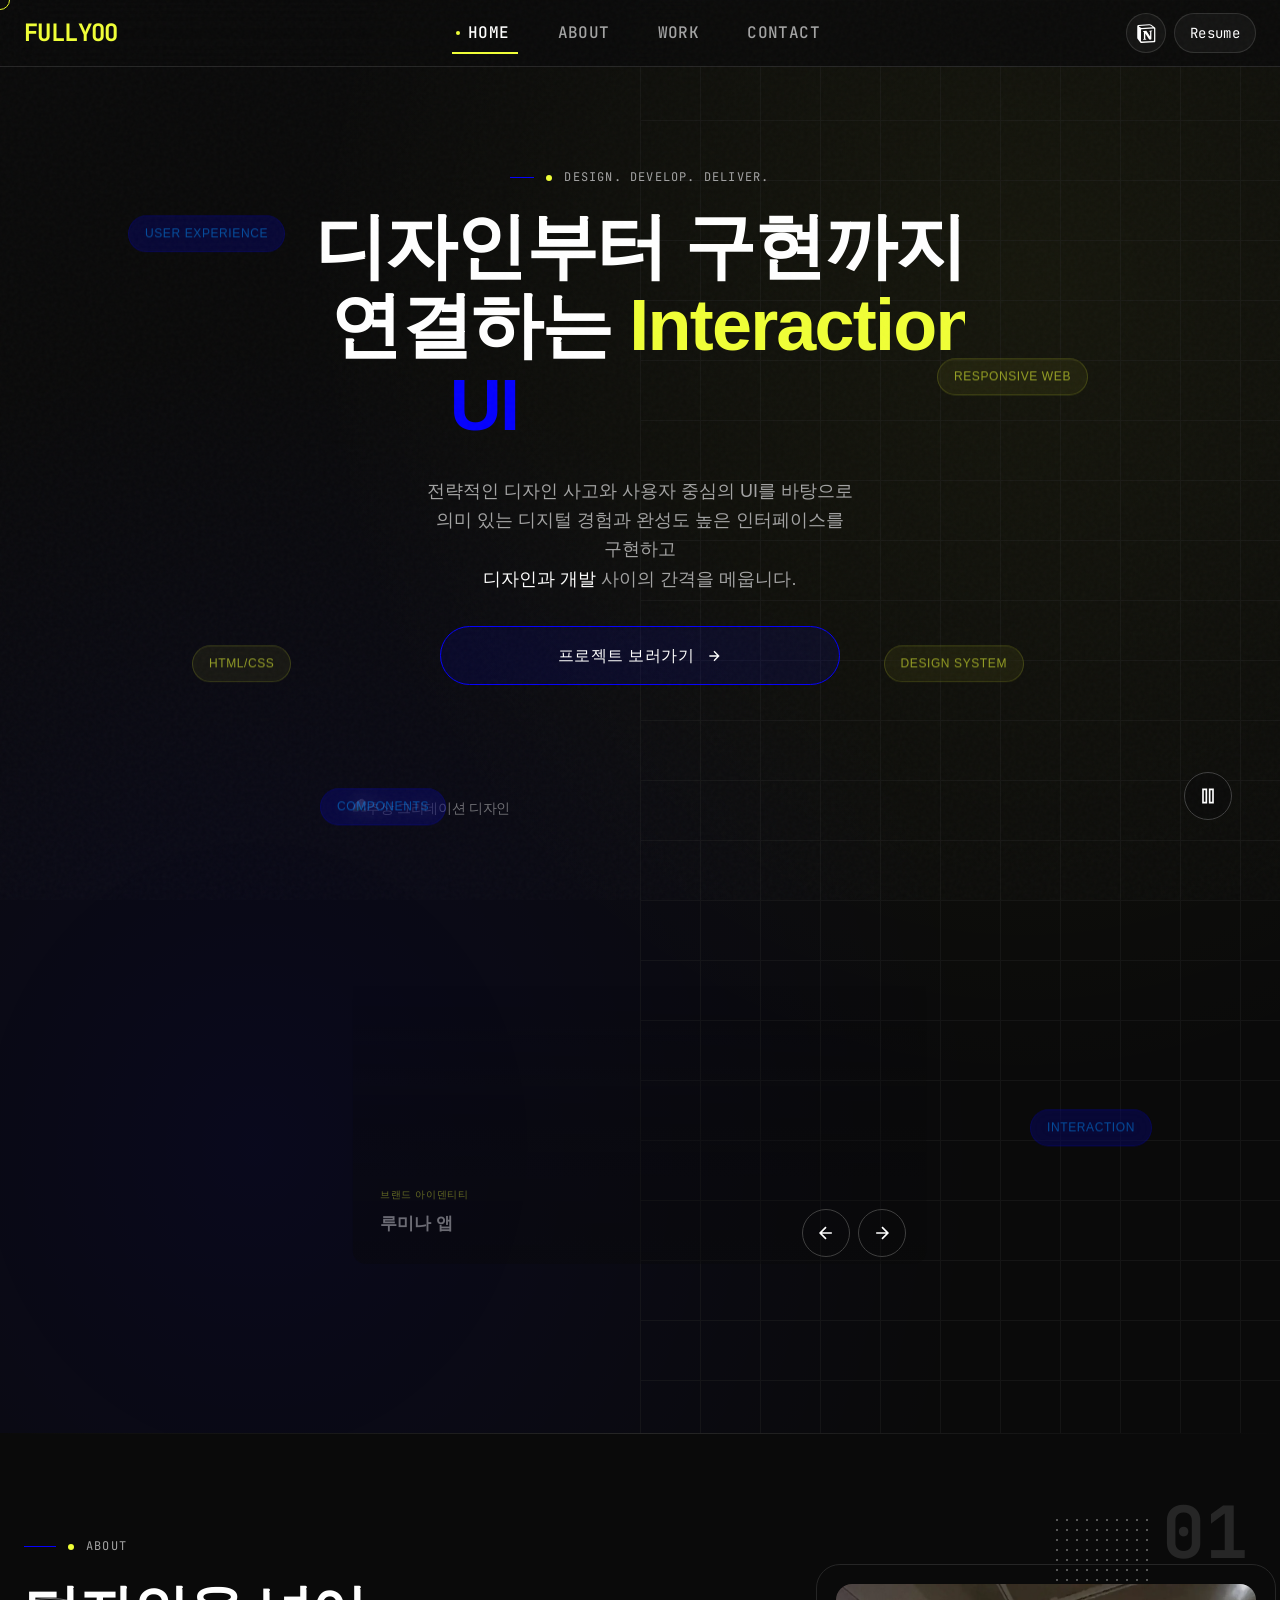
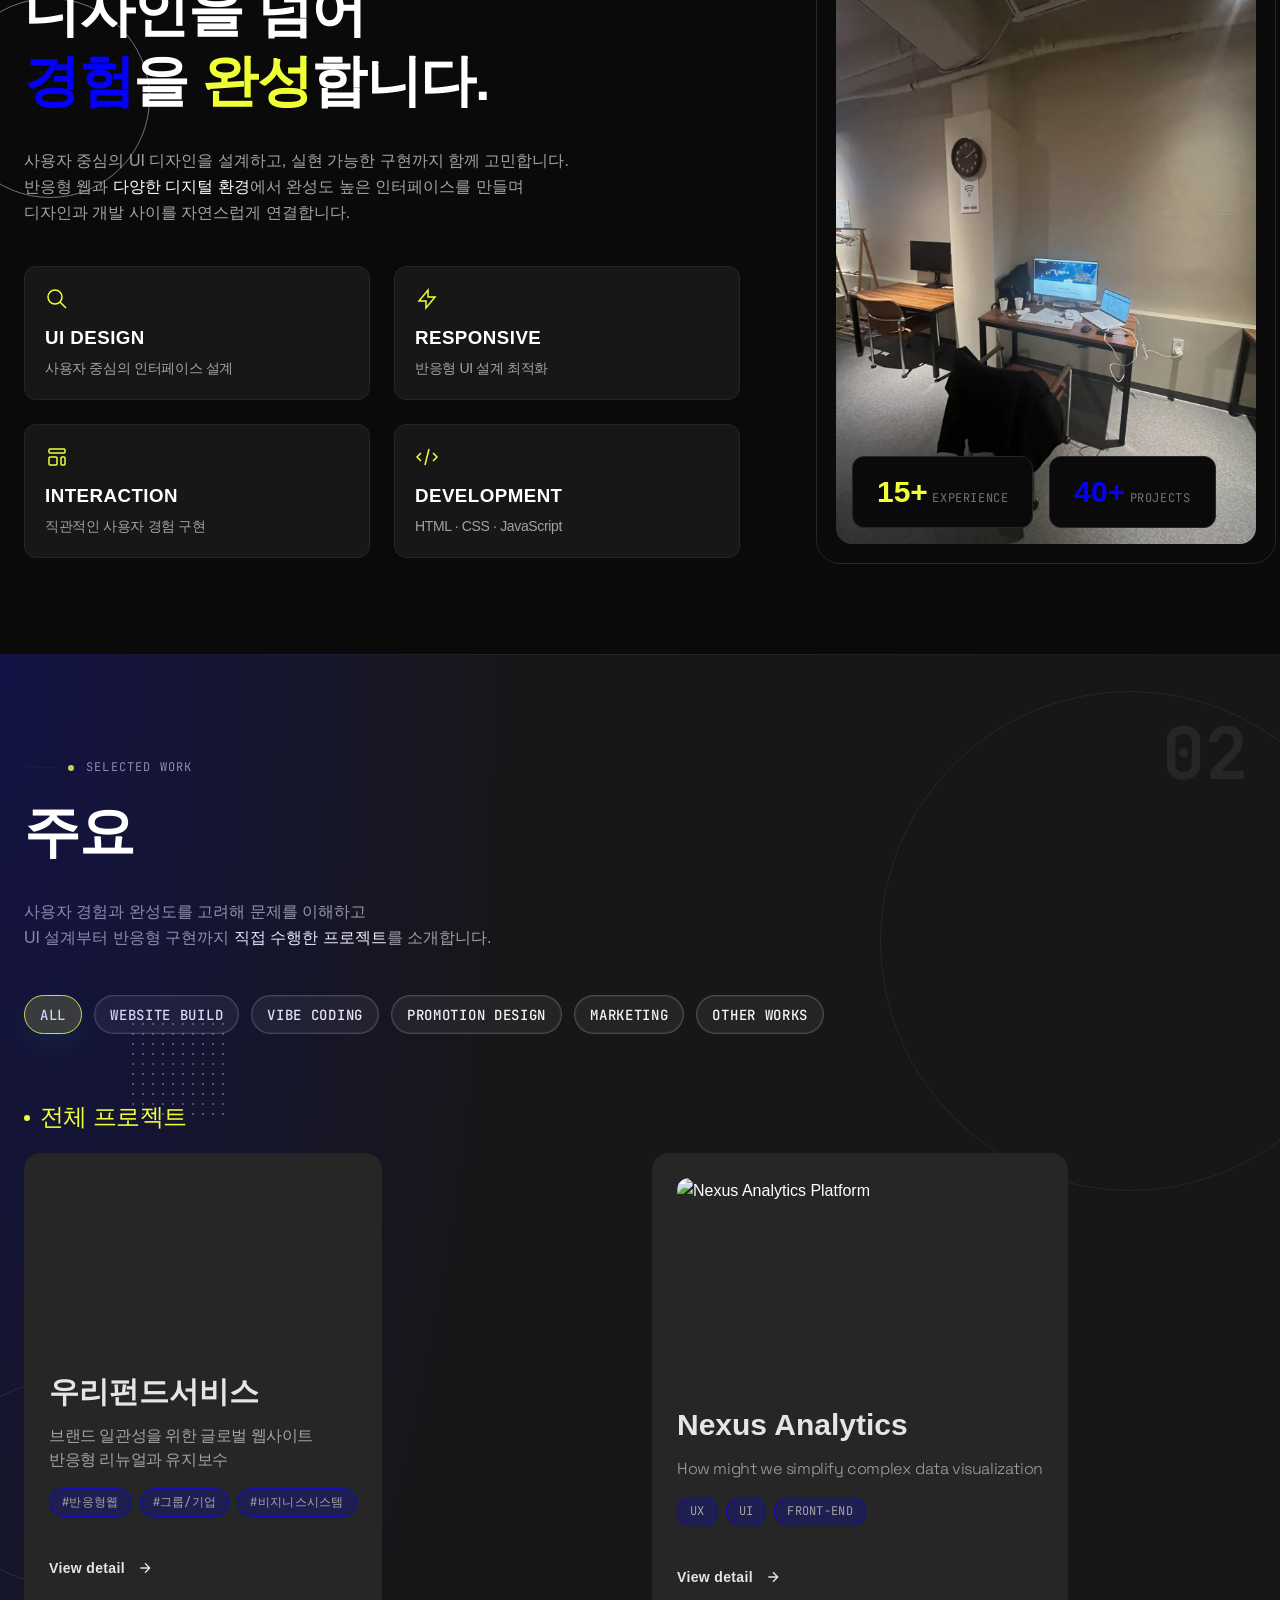
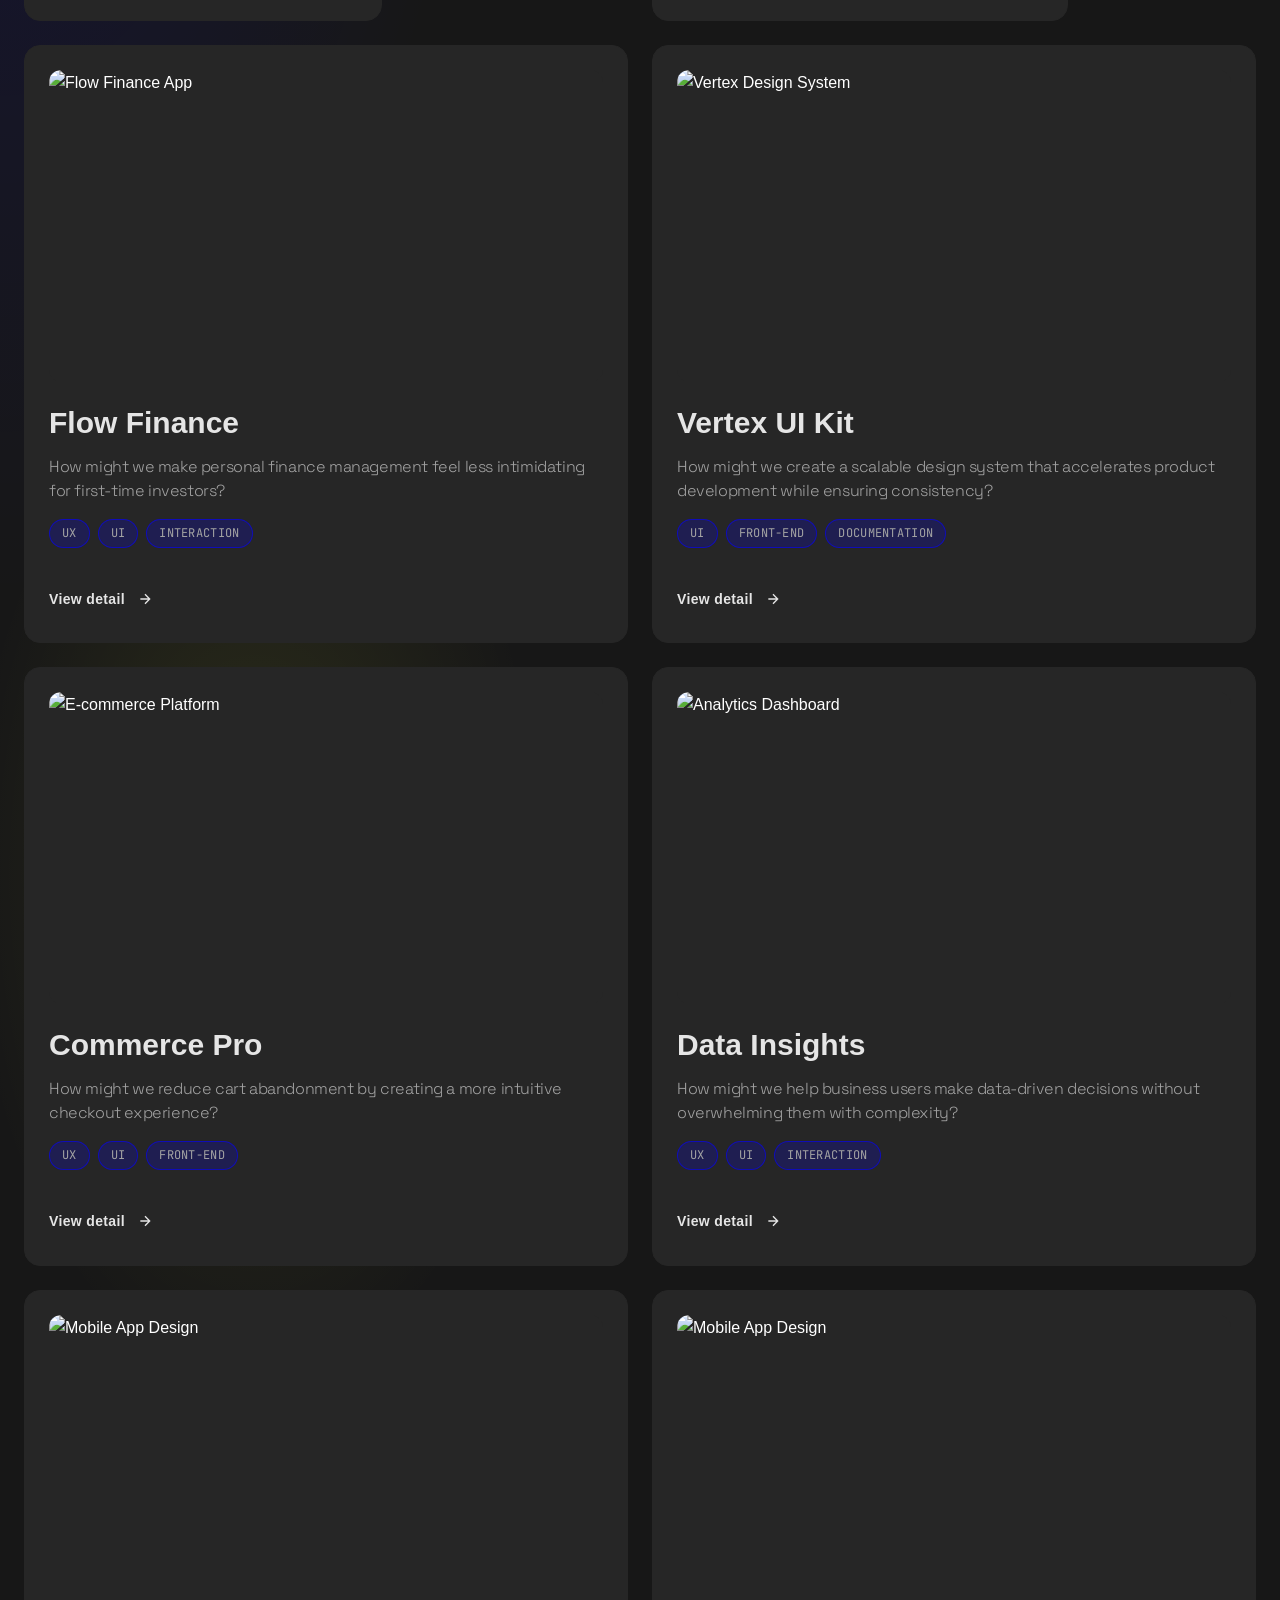
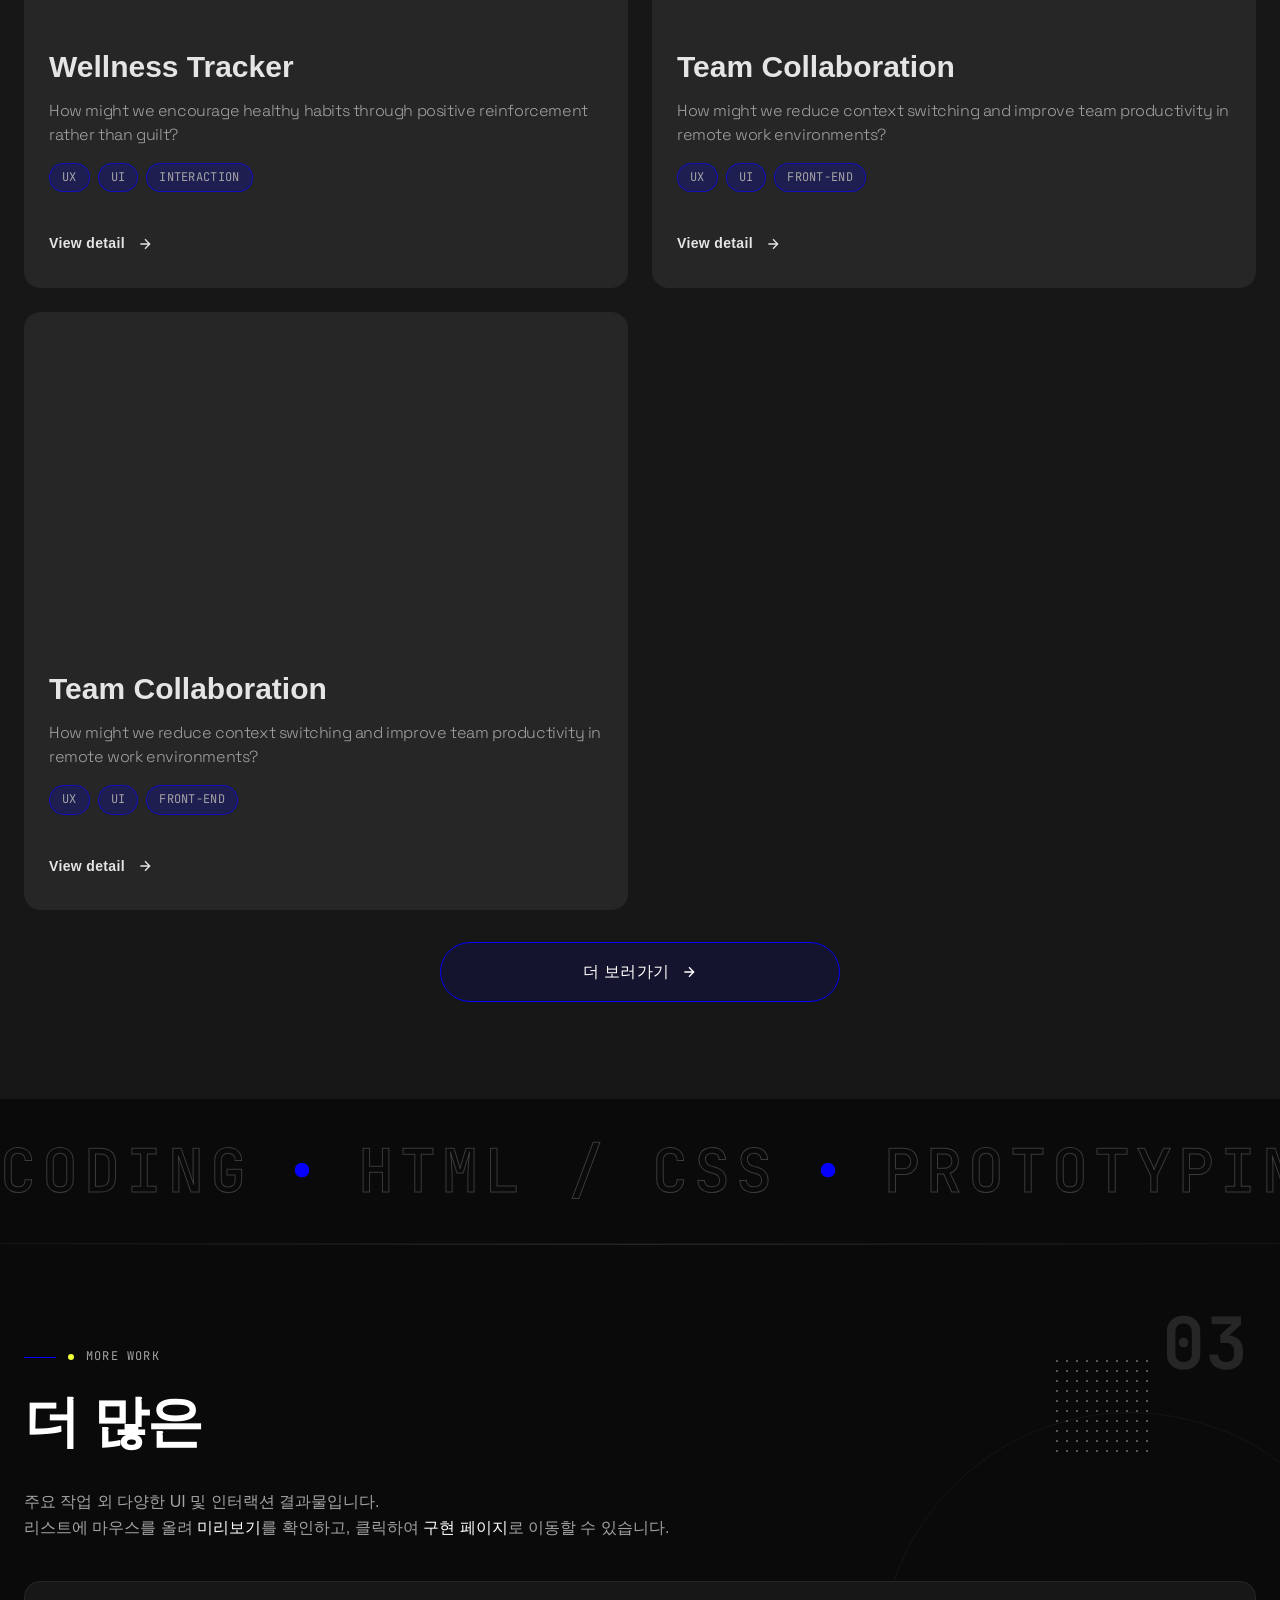
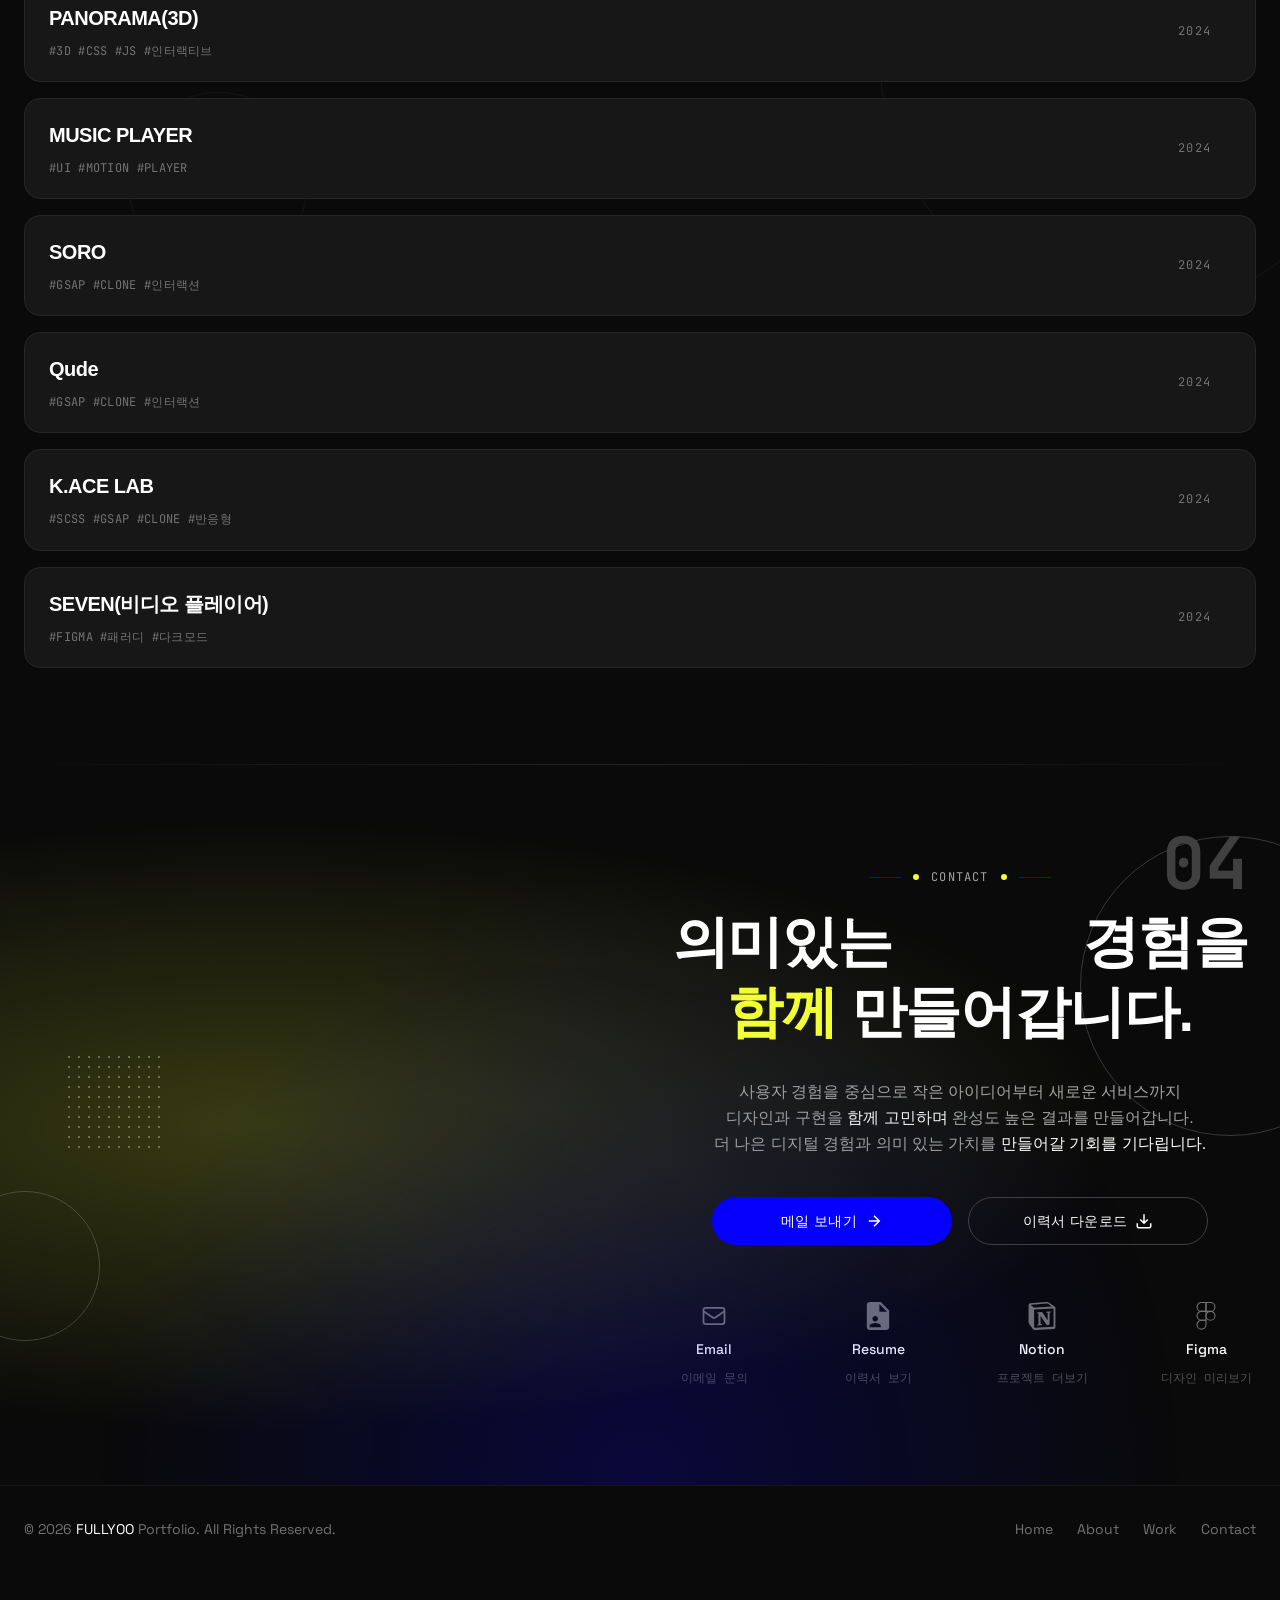
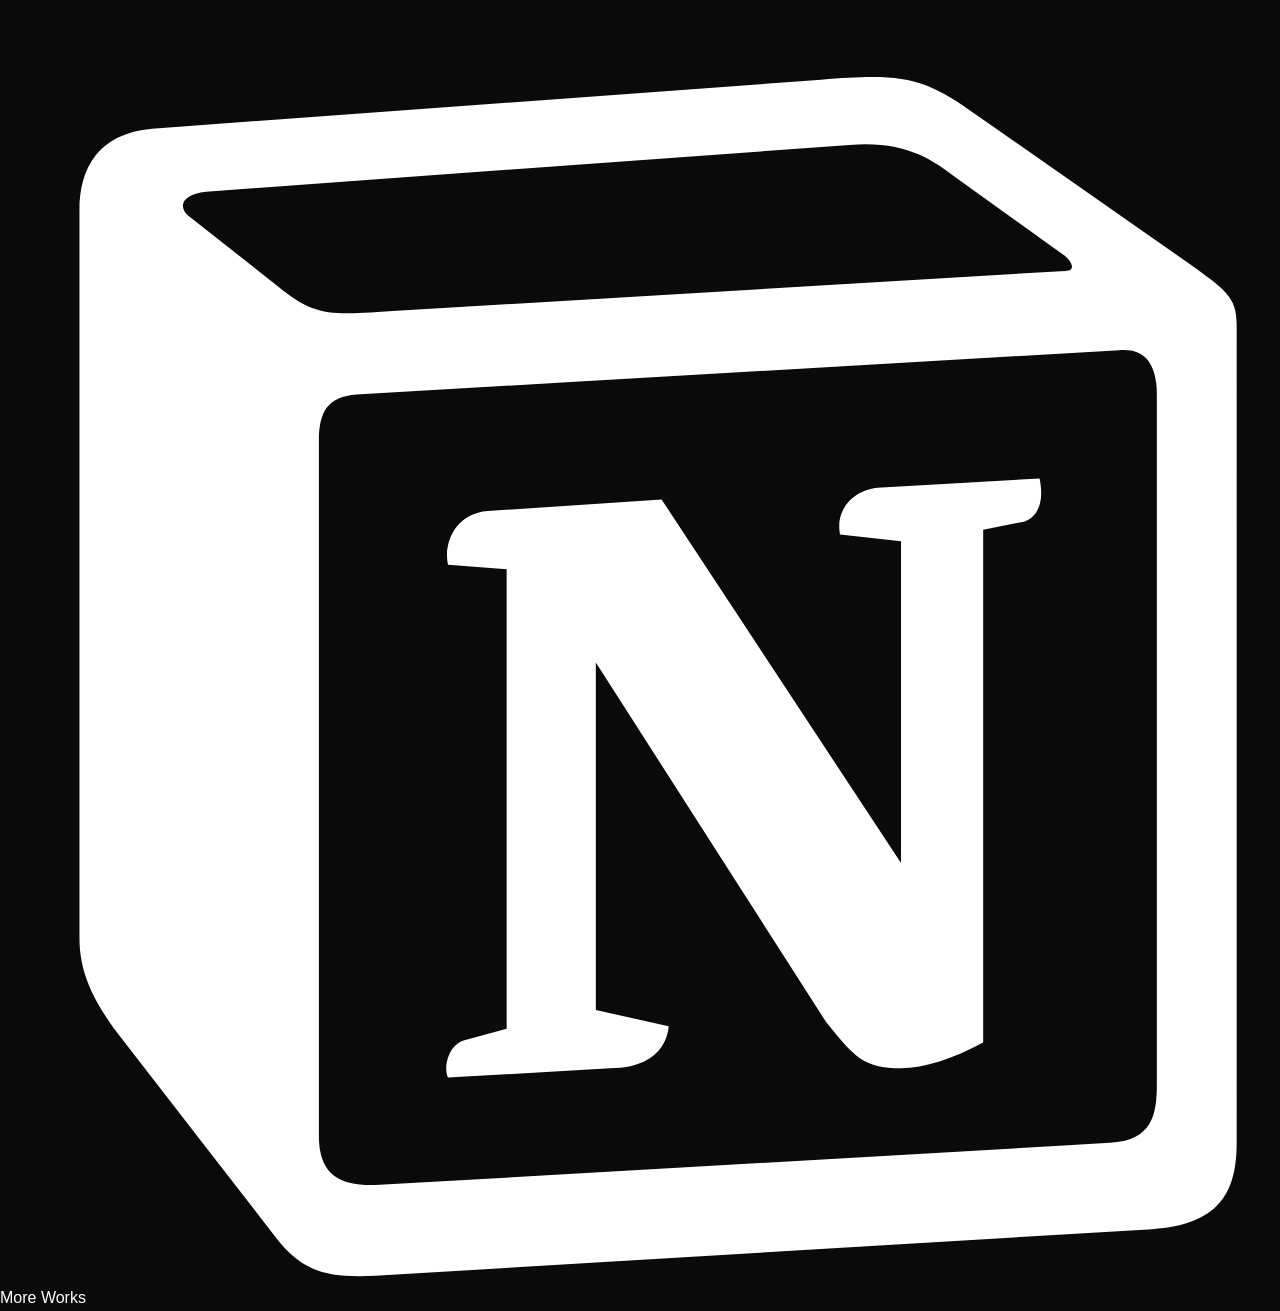
==== commit 5a189034: "케이스스터디/디자인시스템, 섹션별 패딩, 모바일 수정" ====
--- a/index_bak.html
+++ b/index_bak.html
@@ -4,18 +4,33 @@
 <head>
     <meta charset="UTF-8">
     <meta name="viewport" content="width=device-width, initial-scale=1.0">
-    <meta name="description" content="UI/UX 디자이너 포트폴리오 - 전략적 디자인 사고와 매끄러운 인터랙션을 통해 의미 있는 디지털 경험을 만듭니다.">
-    <meta name="keywords" content="UI/UX 디자이너, 포트폴리오, 웹 디자인, 인터랙션 디자인, 사용자 경험">
+    <meta name="description" content="UI Design 포트폴리오 - 전략적 디자인 사고와 매끄러운 인터랙션을 통해 의미 있는 디지털 경험을 만듭니다.">
+    <meta name="keywords" content="UI Design, 포트폴리오, 웹 디자인, 인터랙션 디자인, 사용자 경험">
     <meta name="author" content="Designer Name">
 
+    <!-- ================== Open Graph 메타 태그 (SNS 공유: Facebook, Kakao 등) ================== -->
     <!-- Open Graph -->
-    <meta property="og:title" content="UI/UX 디자이너 포트폴리오">
-    <meta property="og:description" content="전략적 디자인 사고와 매끄러운 인터랙션을 통해 의미 있는 디지털 경험을 만듭니다.">
+    <meta property="og:title" content="UI Design 포트폴리오 : Fullyoo Portfolio">
+    <meta property="og:description" content="사용자 중심의 UI를 바탕으로 디자인과 개발 사이를 연결합니다.">
     <meta property="og:type" content="website">
-    <meta property="og:image" content="./assets/images/og-image.jpg">
-
+    <meta property="og:url" content="https://port-fully.netlify.app/">
+    <meta property="og:image" content="https://port-fully.netlify.app/assets/images/og-image.jpg">
+    <meta property="og:image:width" content="1200">
+    <meta property="og:image:height" content="630">
+    <meta property="og:image:alt" content="UI Design 포트폴리오 : Fullyoo Portfolio">
+    <meta property="og:site_name" content="UI Design 포트폴리오 : Fullyoo Portfolio">
+    <meta property="og:locale" content="ko_KR">
+
+
+    <!-- ================== 아이콘 및 리소스 링크 ================== -->
     <!-- Favicon -->
-    <link rel="icon" type="image/svg+xml" href="./assets/icons/favicon.svg">
+    <link rel="icon" href="/assets/images/favicon.ico" type="image/x-icon">
+    <link rel="icon" href="/assets/images/favicon.png" type="image/png">
+    <link rel="icon" href="/assets/images/favicon.svg" type="image/svg+xml">
+
+    <!-- Apple Touch Icon (iOS 전용) -->
+    <link rel="apple-touch-icon" href="/assets/images/favicon.png">
+    <link rel="manifest" href="/site.webmanifest">
 
     <!-- Preconnect for Performance -->
     <link rel="preconnect" href="https://fonts.googleapis.com">
@@ -23,21 +38,25 @@
     <link rel="preconnect" href="https://cdn.jsdelivr.net">
 
     <!-- Stylesheets -->
-    <link rel="stylesheet" href="./assets/css/reset.css">
-    <link rel="stylesheet" href="./assets/css/variables.css">
-    <link rel="stylesheet" href="./assets/css/common.css">
-    <link rel="stylesheet" href="./assets/css/header.css">
-    <link rel="stylesheet" href="./assets/css/hero.css">
-    <link rel="stylesheet" href="./assets/css/about.css">
-    <link rel="stylesheet" href="./assets/css/works.css">
-    <link rel="stylesheet" href="./assets/css/selectedWorks.css">
-    <link rel="stylesheet" href="./assets/css/contact.css">
-    <link rel="stylesheet" href="./assets/css/floatingMenu.css">
+    <link rel="stylesheet" href="/assets/css/reset.css">
+    <link rel="stylesheet" href="/assets/css/variables.css">
+    <link rel="stylesheet" href="/assets/css/common.css">
+    <link rel="stylesheet" href="/assets/css/header.css">
+    <link rel="stylesheet" href="/assets/css/footer.css">
+    <link rel="stylesheet" href="/assets/css/hero.css">
+    <link rel="stylesheet" href="/assets/css/about.css">
+    <link rel="stylesheet" href="/assets/css/works.css">
+    <link rel="stylesheet" href="/assets/css/selectedWorks.css">
+    <link rel="stylesheet" href="/assets/css/contact.css">
+    <link rel="stylesheet" href="/assets/css/floatingMenu.css">
 
     <!-- Swiper CSS -->
     <link rel="stylesheet" href="https://cdn.jsdelivr.net/npm/swiper@11/swiper-bundle.min.css">
 
-    <title>UI/UX 디자이너 | 포트폴리오</title>
+    <!--aos  -->
+    <link href="https://unpkg.com/aos@2.3.1/dist/aos.css" rel="stylesheet">
+
+    <title>UI Design | 포트폴리오</title>
 </head>
 
 <body>
@@ -52,8 +71,8 @@
         <div class="header__container">
             <!-- Logo / Brand -->
             <h1 class="header__logo">
-                <a href="#hero" class="header__logo-link" data-scroll-to="hero">
-                    <span class="header__logo-text">Portfolio</span>
+                <a href="/" class="header__logo-link" data-scroll-to="hero">
+                    <span class="header__logo-text">Fullyoo</span>
                 </a>
             </h1>
 
@@ -61,27 +80,51 @@
             <nav class="header__nav" aria-label="메인 네비게이션">
                 <ul class="header__nav-list">
                     <li class="header__nav-item">
-                        <a href="#hero" class="header__nav-link" data-scroll-to="hero">
-                            <span class="header__nav-text">홈</span>
+                        <a href="/index.html" class="header__nav-link" data-scroll-to="hero">
+                            <span class="header__nav-text">Home</span>
                         </a>
                     </li>
                     <li class="header__nav-item">
-                        <a href="#about" class="header__nav-link" data-scroll-to="about">
-                            <span class="header__nav-text">자기소개</span>
+                        <a href="/index.html#about" class="header__nav-link" data-scroll-to="about">
+                            <span class="header__nav-text">About</span>
                         </a>
                     </li>
                     <li class="header__nav-item">
-                        <a href="#works" class="header__nav-link" data-scroll-to="works">
-                            <span class="header__nav-text">작업물</span>
+                        <a href="/index.html#works" class="header__nav-link" data-scroll-to="works">
+                            <span class="header__nav-text">Work</span>
                         </a>
                     </li>
                     <li class="header__nav-item">
-                        <a href="#contact" class="header__nav-link" data-scroll-to="contact">
-                            <span class="header__nav-text">연락처</span>
+                        <a href="/index.html#contact" class="header__nav-link" data-scroll-to="contact">
+                            <span class="header__nav-text">Contact</span>
                         </a>
                     </li>
                 </ul>
             </nav>
+
+            <div class="header__actions" aria-label="빠른 링크">
+                <div class="header__action-group">
+                    <a href="https://notion.so" class="header__action-link header__action-link--icon" target="_blank"
+                        rel="noopener noreferrer" aria-label="Notion 바로가기">
+                        <span class="header__action-icon">
+                            <svg class="icon-notion" xmlns="http://www.w3.org/2000/svg" viewBox="0 0 32 32"
+                                fill="currentColor">
+                                <path
+                                    d="M20.5301 2.04318C22.5838 1.86808 23.1124 1.98541 24.4031 2.91757L29.7421 6.64778C30.623 7.28918 30.9167 7.46383 30.9167 8.16301V28.6217C30.9167 29.9039 30.4468 30.6622 28.804 30.7782L9.38127 31.944C8.14822 32.0025 7.56137 31.8279 6.9156 31.0114L2.98396 25.9405C2.27951 25.0072 1.98647 24.3088 1.98645 23.492V5.30687C1.98645 4.25835 2.45646 3.38365 3.80508 3.26754L20.5301 2.04318ZM28.9214 9.91165C28.9214 9.15462 28.6285 8.74625 27.9818 8.80449L8.91064 9.91165C8.20688 9.97045 7.9722 10.3204 7.9722 11.0779V28.4466C7.97222 29.3801 8.44147 29.7293 9.49759 29.6715L27.7471 28.6217C28.8037 28.5641 28.9214 27.922 28.9214 27.1636V9.91165ZM25.988 12.0096C26.1051 12.5347 25.988 13.0592 25.4588 13.1182L24.5795 13.2926V26.1151C23.816 26.5231 23.1122 26.7563 22.5256 26.7563C21.5863 26.7563 21.351 26.4646 20.6475 25.5908L14.8959 16.6149V25.2992L16.7158 25.7076C16.7158 25.7076 16.7159 26.7563 15.2475 26.7563L11.1994 26.9897C11.0818 26.7563 11.1995 26.1739 11.6101 26.0571L12.6664 25.7662V14.2837L11.1997 14.1668C11.0822 13.6417 11.3751 12.8847 12.1972 12.8259L16.5398 12.5349L22.5256 21.6277V13.5839L20.9993 13.4098C20.8821 12.7679 21.351 12.3018 21.9379 12.244L25.988 12.0096ZM23.816 4.43331C23.2877 4.02552 22.5835 3.55846 21.2343 3.67528L5.15507 4.84121C4.56875 4.89903 4.45158 5.19046 4.68509 5.42409L6.97519 7.23083C7.91323 7.98837 8.26511 7.93069 10.0265 7.81388L26.632 6.82259C26.9842 6.82259 26.6915 6.47348 26.5739 6.41536L23.816 4.43331Z"
+                                    fill="var(--notion-logo-fill, var(--color-black))">
+                                </path>
+                            </svg>
+                        </span>
+                    </a>
+                    <a href="https://notion.so" class="header__action-popover" target="_blank" rel="noopener noreferrer"
+                        role="tooltip">
+                        More Works
+                    </a>
+                </div>
+                <a href="#contact" class="header__action-link header__action-link--support" data-scroll-to="contact">
+                    <span class="header__action-text">Resume</span>
+                </a>
+            </div>
 
             <!-- Mobile Menu Toggle -->
             <button class="header__menu-toggle" aria-label="메뉴 열기/닫기" aria-expanded="false">
@@ -103,19 +146,22 @@
 
             <!-- Floating Keywords -->
             <div class="hero__keywords" aria-hidden="true">
-                <span class="hero__keyword">사용자 경험</span>
-                <span class="hero__keyword">인터랙션</span>
-                <span class="hero__keyword">디자인 시스템</span>
-                <span class="hero__keyword">프로토타이핑</span>
-                <span class="hero__keyword">모션 디자인</span>
+                <span class="hero__keyword mo">User Experience</span>
+                <span class="hero__keyword mo">Responsive web</span>
+                <span class="hero__keyword">Design System</span>
+                <span class="hero__keyword">Interaction</span>
+                <span class="hero__keyword">Components</span>
+                <span class="hero__keyword">HTML/CSS</span>
+                <!-- <span class="hero__keyword">Prototype</span> -->
             </div>
 
-            <!-- Content Area (Left) -->
+            <!-- Content Area-->
             <div class="hero__content">
                 <!-- Label / Eyebrow -->
                 <div class="hero__label">
                     <span class="hero__label-dot"></span>
-                    <span>프로젝트 가능</span>
+                    <span>Design. Develop. Deliver.</span>
+                    <!-- <span class="hero__label-dot"></span> -->
                 </div>
 
                 <!-- Main Title -->
@@ -124,24 +170,29 @@
                         <span class="hero__title-text">디자인부터 구현까지</span>
                     </span>
                     <span class="hero__title-line">
-                        <span class="hero__title-text">연결하는<span class="hero__title-highlight">인터랙션</span></span>
+                        <span class="hero__title-text">연결하는
+                            <span class="hero__title-highlight hero__title-highlight--cycle"
+                                data-rotating-words="Interaction,Responsive,Components, Experience">Interaction</span>
+                        </span><br>
+                        <span class="hero__title-text add">UI</span> <span class="hero__title-highlight">Designer</span>
+
                     </span>
-                    <span class="hero__title-line">
-                        <span class="hero__title-text">UI 디자이너</span>
-                    </span>
+                    <!-- <span class="hero__title-line">
+                        <span class="hero__title-text add">UI Designer.</span>
+                    </span> -->
                 </h2>
 
                 <!-- Subtitle -->
                 <p class="hero__subtitle">
-                    전략적 디자인 사고와 매끄러운 인터랙션, 픽셀 단위의 완벽한 실행을 통해
-                    <strong>의미 있는 디지털 경험</strong>을 만듭니다.
+                    전략적인 디자인 사고와 사용자 중심의 UI를 바탕으로<br>
+                    의미 있는 디지털 경험과 완성도 높은 인터페이스를 구현하고<br>
                     <strong>디자인과 개발</strong> 사이의 간격을 메웁니다.
                 </p>
 
                 <!-- CTA Area -->
                 <div class="hero__cta">
                     <a href="#works" class="hero__cta-btn">
-                        <span>프로젝트 보기</span>
+                        <span>프로젝트 보러가기</span>
                         <svg class="hero__cta-btn-icon" viewBox="0 0 24 24" fill="none" stroke="currentColor"
                             stroke-width="2">
                             <path d="M5 12h14M12 5l7 7-7 7" />
@@ -154,12 +205,12 @@
                 </div>
             </div>
 
-            <!-- Visual Area (Right) -->
+            <!-- Visual Area-->
             <div class="hero__visual">
                 <!-- Progress Counter -->
                 <div class="hero__progress">
                     <span class="hero__progress-current">01</span>
-                    <span>/</span>
+                    <span>/</span>https://images.unsplash.com/photo-1507003211169-0a1dd7228f2d?w=600&q=80
                     <span class="hero__progress-total">04</span>
                 </div>
 
@@ -167,11 +218,11 @@
                 <button class="hero__autoplay-btn" aria-label="자동 재생 제어">
                     <svg class="hero__autoplay-icon hero__autoplay-icon--play" viewBox="0 0 24 24" fill="none"
                         stroke="currentColor" stroke-width="2">
-                        <path d="M5 3l14 9-14 9V3z" />
+                        <path d="M6 4h4v16H6V4zM14 4h4v16h-4V4z" />
                     </svg>
                     <svg class="hero__autoplay-icon hero__autoplay-icon--pause" viewBox="0 0 24 24" fill="none"
                         stroke="currentColor" stroke-width="2">
-                        <path d="M6 4h4v16H6V4zM14 4h4v16h-4V4z" />
+                        <path d="M5 3l14 9-14 9V3z" />
                     </svg>
                 </button>
 
@@ -183,6 +234,8 @@
                             <div class="hero__slide-inner">
                                 <img src="https://images.unsplash.com/photo-1618005182384-a83a8bd57fbe?w=800&q=80"
                                     alt="추상 그라데이션 디자인" class="hero__slide-image" loading="eager">
+                                <img src="https://images.unsplash.com/photo-1783855191171-298c1ac458f5?w=800&q=80"
+                                    alt="추상 그라데이션 디자인" class="hero__slide-image-mo" loading="eager">
                                 <div class="hero__slide-overlay">
                                     <span class="hero__slide-category">브랜드 아이덴티티</span>
                                     <h3 class="hero__slide-title">루미나 앱</h3>
@@ -193,7 +246,7 @@
                         <!-- Slide 2 -->
                         <div class="swiper-slide hero__slide">
                             <div class="hero__slide-inner">
-                                <img src="https://images.unsplash.com/photo-1634017839464-5c339bbe3c35?w=800&q=80"
+                                <img src="https://plus.unsplash.com/premium_vector-1749556266664-b7b3f1ca7755?w=800&q=80"
                                     alt="모던 UI 디자인" class="hero__slide-image" loading="lazy">
                                 <div class="hero__slide-overlay">
                                     <span class="hero__slide-category">웹 디자인</span>
@@ -248,109 +301,119 @@
         </section>
 
         <!-- ========== ABOUT SECTION ========== -->
-        <section class="about" id="about" data-section="about">
-            <!-- Section Number (Decorative) -->
-            <span class="about__number" aria-hidden="true">01</span>
-
-            <div class="about__container">
-                <!-- Content Area (Left) -->
-                <div class="about__content">
-                    <!-- Section Header -->
-                    <div class="about__header">
-                        <div class="about__label">
-                            <span>자기소개</span>
-                        </div>
-                        <h2 class="about__title">
-                            <span class="about__title-line">
-                                <span class="about__title-text">디자이너이자</span>
-                            </span>
-                            <span class="about__title-line">
-                                <span class="about__title-text">문제 해결자</span>
-                            </span>
-                        </h2>
+        <section class="main-section about" id="about" data-section="about">
+            <div class="main-section__container">
+                <!-- Section Number (Decorative) -->
+                <span class="about__number" aria-hidden="true">01</span>
+                <!-- Decorative Elements -->
+                <div class="about__deco about__deco--dots" aria-hidden="true"></div>
+                <div class="about__deco about__deco--circle" aria-hidden="true"></div>
+
+                <!-- container -->
+                <div class="about__container">
+                    <!-- Content Area (Left) -->
+                    <div class="about__content">
+
+                        <!-- Section Header -->
+                        <div class="about__header">
+                            <div class="about__label">
+                                <span class="hero__label-dot"></span>
+                                <span>ABOUT</span>
+                            </div>
+                            <h2 class="about__title">
+                                <span class="about__title-line">
+                                    <span class="about__title-text">디자인을 넘어</span>
+                                </span>
+                                <span class="about__title-line">
+                                    <span class="about__title-text">
+                                        <span class="about__statement-highlight">경험</span>을 <span
+                                            class="about__statement-highlight add">완성</span>합니다.
+                                    </span>
+                                </span>
+                            </h2>
+                            <!-- Description -->
+                            <p class="about__description">
+                                사용자 중심의 UI 디자인을 설계하고,
+                                실현 가능한 구현까지 함께 고민합니다. <br>
+                                반응형 웹과 <strong>다양한 디지털 환경</strong>에서
+                                완성도 높은 인터페이스를 만들며<br>
+                                디자인과 개발 사이를 자연스럽게 연결합니다.
+                            </p>
+                        </div>
+
+
+
+                        <!-- Keywords Grid -->
+                        <div class="about__keywords">
+                            <!-- Keyword 1 -->
+                            <div class="about__keyword">
+                                <svg class="about__keyword-icon" viewBox="0 0 24 24" fill="none" stroke="currentColor"
+                                    stroke-width="1.5">
+                                    <path d="M21 21l-6-6m2-5a7 7 0 11-14 0 7 7 0 0114 0z" />
+                                </svg>
+                                <h3 class="about__keyword-title">UI Design</h3>
+                                <p class="about__keyword-desc">사용자 중심의 인터페이스 설계</p>
+                            </div>
+
+                            <!-- Keyword 2 -->
+                            <div class="about__keyword">
+                                <svg class="about__keyword-icon" viewBox="0 0 24 24" fill="none" stroke="currentColor"
+                                    stroke-width="1.5">
+                                    <path d="M13 10V3L4 14h7v7l9-11h-7z" />
+                                </svg>
+                                <h3 class="about__keyword-title">Responsive</h3>
+                                <p class="about__keyword-desc">반응형 UI 설계 최적화</p>
+                            </div>
+
+                            <!-- Keyword 3 -->
+                            <div class="about__keyword">
+                                <svg class="about__keyword-icon" viewBox="0 0 24 24" fill="none" stroke="currentColor"
+                                    stroke-width="1.5">
+                                    <path
+                                        d="M4 5a1 1 0 011-1h14a1 1 0 011 1v2a1 1 0 01-1 1H5a1 1 0 01-1-1V5zM4 13a1 1 0 011-1h6a1 1 0 011 1v6a1 1 0 01-1 1H5a1 1 0 01-1-1v-6zM16 13a1 1 0 011-1h2a1 1 0 011 1v6a1 1 0 01-1 1h-2a1 1 0 01-1-1v-6z" />
+                                </svg>
+                                <h3 class="about__keyword-title">Interaction</h3>
+                                <p class="about__keyword-desc">직관적인 사용자 경험 구현</p>
+                            </div>
+
+                            <!-- Keyword 4 -->
+                            <div class="about__keyword">
+                                <svg class="about__keyword-icon" viewBox="0 0 24 24" fill="none" stroke="currentColor"
+                                    stroke-width="1.5">
+                                    <path d="M10 20l4-16m4 4l4 4-4 4M6 16l-4-4 4-4" />
+                                </svg>
+                                <h3 class="about__keyword-title">Development</h3>
+                                <p class="about__keyword-desc">HTML · CSS · JavaScript</p>
+                            </div>
+                        </div>
                     </div>
 
-                    <!-- Main Statement -->
-                    <p class="about__statement">
-                        저는 단순한 화면이 아닌<br>
-                        <span class="about__statement-highlight">경험</span>을 디자인합니다.
-                    </p>
-
-                    <!-- Description -->
-                    <p class="about__description">
-                        <strong>사용자 중심 디자인</strong>을 기반으로 하고
-                        <strong>인터랙티브 경험</strong>에 대한 열정을 가지고,
-                        모든 프로젝트를 실제 문제를 해결할 기회로 접근합니다.
-                        훌륭한 디자인은 사용자 니즈를 이해하고, 명확한 목표를 정의하며,
-                        끊임없이 반복하는 과정에서 탄생한다고 믿습니다.
-                    </p>
-
-                    <!-- Keywords Grid -->
-                    <div class="about__keywords">
-                        <!-- Keyword 1 -->
-                        <div class="about__keyword">
-                            <svg class="about__keyword-icon" viewBox="0 0 24 24" fill="none" stroke="currentColor"
-                                stroke-width="1.5">
-                                <path d="M21 21l-6-6m2-5a7 7 0 11-14 0 7 7 0 0114 0z" />
-                            </svg>
-                            <h3 class="about__keyword-title">UX 리서치</h3>
-                            <p class="about__keyword-desc">데이터 기반 디자인 결정</p>
-                        </div>
-
-                        <!-- Keyword 2 -->
-                        <div class="about__keyword">
-                            <svg class="about__keyword-icon" viewBox="0 0 24 24" fill="none" stroke="currentColor"
-                                stroke-width="1.5">
-                                <path d="M13 10V3L4 14h7v7l9-11h-7z" />
-                            </svg>
-                            <h3 class="about__keyword-title">인터랙션</h3>
-                            <p class="about__keyword-desc">스토리를 전달하는 모션</p>
-                        </div>
-
-                        <!-- Keyword 3 -->
-                        <div class="about__keyword">
-                            <svg class="about__keyword-icon" viewBox="0 0 24 24" fill="none" stroke="currentColor"
-                                stroke-width="1.5">
-                                <path
-                                    d="M4 5a1 1 0 011-1h14a1 1 0 011 1v2a1 1 0 01-1 1H5a1 1 0 01-1-1V5zM4 13a1 1 0 011-1h6a1 1 0 011 1v6a1 1 0 01-1 1H5a1 1 0 01-1-1v-6zM16 13a1 1 0 011-1h2a1 1 0 011 1v6a1 1 0 01-1 1h-2a1 1 0 01-1-1v-6z" />
-                            </svg>
-                            <h3 class="about__keyword-title">프로토타이핑</h3>
-                            <p class="about__keyword-desc">컨셉에서 현실로</p>
-                        </div>
-
-                        <!-- Keyword 4 -->
-                        <div class="about__keyword">
-                            <svg class="about__keyword-icon" viewBox="0 0 24 24" fill="none" stroke="currentColor"
-                                stroke-width="1.5">
-                                <path d="M10 20l4-16m4 4l4 4-4 4M6 16l-4-4 4-4" />
-                            </svg>
-                            <h3 class="about__keyword-title">개발 사고</h3>
-                            <p class="about__keyword-desc">실현 가능성을 고려한 디자인</p>
-                        </div>
-                    </div>
-                </div>
-
-                <!-- Visual Area (Right) -->
-                <div class="about__visual">
-                    <!-- Decorative Elements -->
-                    <div class="about__deco about__deco--dots" aria-hidden="true"></div>
-                    <div class="about__deco about__deco--circle" aria-hidden="true"></div>
-
-                    <!-- Profile Image -->
-                    <div class="about__image-wrapper">
-                        <div class="about__image-frame" aria-hidden="true"></div>
-                        <img src="https://images.unsplash.com/photo-1507003211169-0a1dd7228f2d?w=600&q=80"
-                            alt="디자이너 프로필 사진" class="about__image" loading="lazy">
-
-                        <!-- Floating Stats -->
-                        <div class="about__stats">
-                            <div class="about__stat">
-                                <span class="about__stat-number">5+</span>
-                                <span class="about__stat-label">년 경력</span>
-                            </div>
-                            <div class="about__stat">
-                                <span class="about__stat-number">40+</span>
-                                <span class="about__stat-label">프로젝트</span>
+                    <!-- Visual Area (Right) -->
+                    <div class="about__visual">
+
+                        <!-- Profile Image -->
+                        <div class="about__image-wrapper">
+                            <div class="about__image-frame" aria-hidden="true"></div>
+
+                            <img src="/assets/images/about_img_00.webp" alt="디자이너 프로필 사진" class="about__image"
+                                loading="lazy">
+
+                            <!-- <div class="about-video">
+                            <video autoplay muted loop playsinline preload="auto">
+                                <source src="/assets/images/about_mv.mp4" type="video/mp4">
+                            </video>
+                        </div> -->
+
+                            <!-- Floating Stats -->
+                            <div class="about__stats">
+                                <div class="about__stat">
+                                    <span class="about__stat-number">15+</span>
+                                    <span class="about__stat-label">Experience</span>
+                                </div>
+                                <div class="about__stat">
+                                    <span class="about__stat-number add">40+</span>
+                                    <span class="about__stat-label">Projects</span>
+                                </div>
                             </div>
                         </div>
                     </div>
@@ -359,269 +422,404 @@
         </section>
 
         <!-- ========== WORKS SECTION ========== -->
-        <section class="works" id="works" data-section="works">
-            <!-- Section Number (Decorative) -->
-            <span class="works__number" aria-hidden="true">02</span>
-
-            <!-- Section Header -->
-            <header class="works__header">
-                <div class="works__header-content">
-                    <div class="works__label">
-                        <span>Portfolio</span>
-                    </div>
-                    <h2 class="works__title">
+        <section class="main-section works" id="works" data-section="works">
+            <div class="main-section__container">
+                <!-- Section Number (Decorative) -->
+                <span class="works__number" aria-hidden="true">02</span>
+                <!-- Decorative Elements -->
+                <div class="works__deco works__deco--dots" aria-hidden="true"></div>
+                <div class="works__deco works__deco--circle-sm" aria-hidden="true"></div>
+                <!-- <div class="works__deco works__deco--circle" aria-hidden="true"></div> -->
+                <div class="works__deco works__deco--circle-md" aria-hidden="true"></div>
+
+                <!-- Background -->
+                <div class="works__bg" aria-hidden="true"></div>
+
+                <!-- Section Header -->
+                <div class="works__header">
+                    <div class="works__header-content">
+                        <div class="works__label">
+                            <span class="hero__label-dot"></span>
+                            <span>selected work</span>
+                        </div>
+
+                        <h2 class="works__title">
+                            <span class="works__title-line">주요
+                                <span class="works__title-highlight">프로젝트</span>
+                            </span>
+
+                        </h2>
+                        <!-- <h2 class="works__title">
+                        <span class="works__title-line">주요
+                            <span class="works__title-highlight text-uppercase">작업물</span>을
+                        </span>
+                        <span class="works__title-line"> 소개합니다.</span>
+                    </h2> -->
+                        <!-- <h2 class="works__title">
                         <span class="works__title-line">
-                            <span class="works__title-text">대표</span>
+                            <span class="works__title-text">디자인으로</span>
+                            <span class="about__statement-highlight add">구현</span>한
                         </span>
                         <span class="works__title-line">
-                            <span class="works__title-text"><span class="works__title-highlight">작업물</span></span>
+
+                            <span class="works__title-highlight">작업물</span>을 소개합니다.
                         </span>
-                    </h2>
-                </div>
-            </header>
-
-            <!-- Swiper Container -->
-            <div class="works__swiper-container">
-                <div class="works__swiper swiper">
-                    <div class="swiper-wrapper">
-                        <!-- Project 1 -->
-                        <div class="swiper-slide works__slide">
-                            <article class="works__card">
-                                <div class="works__card-image">
-                                    <img src="https://images.unsplash.com/photo-1551650975-87deedd944c3?w=800&q=80"
-                                        alt="Lumina Health App" class="works__card-img" loading="lazy">
-                                </div>
-                                <div class="works__card-content">
-                                    <h3 class="works__card-title">Lumina Health</h3>
-                                    <p class="works__card-problem">
-                                        How might we help users track their mental wellness without adding cognitive
-                                        burden to their daily routine?
-                                    </p>
-                                    <div class="works__card-roles">
-                                        <span class="works__card-role">UX</span>
-                                        <span class="works__card-role">UI</span>
-                                        <span class="works__card-role">Interaction</span>
-                                    </div>
-                                    <a href="./works/case-study.html" target="_black" class="works__card-cta">
-                                        <span>View Case</span>
-                                        <svg class="works__card-cta-icon" viewBox="0 0 24 24" fill="none"
-                                            stroke="currentColor" stroke-width="2">
-                                            <path d="M5 12h14M12 5l7 7-7 7" />
-                                        </svg>
-                                    </a>
-                                </div>
-                            </article>
-                        </div>
-
-                        <!-- Project 2 -->
-                        <div class="swiper-slide works__slide">
-                            <article class="works__card">
-                                <div class="works__card-image">
-                                    <img src="https://images.unsplash.com/photo-1460925895917-afdab827c52f?w=800&q=80"
-                                        alt="Nexus Analytics Platform" class="works__card-img" loading="lazy">
-                                </div>
-                                <div class="works__card-content">
-                                    <h3 class="works__card-title">Nexus Analytics</h3>
-                                    <p class="works__card-problem">
-                                        How might we simplify complex data visualization for non-technical stakeholders
-                                        while maintaining analytical depth?
-                                    </p>
-                                    <div class="works__card-roles">
-                                        <span class="works__card-role">UX</span>
-                                        <span class="works__card-role">UI</span>
-                                        <span class="works__card-role">Front-end</span>
-                                    </div>
-                                    <a href="./works/case-study.html" target="_black" class="works__card-cta">
-                                        <span>View Case</span>
-                                        <svg class="works__card-cta-icon" viewBox="0 0 24 24" fill="none"
-                                            stroke="currentColor" stroke-width="2">
-                                            <path d="M5 12h14M12 5l7 7-7 7" />
-                                        </svg>
-                                    </a>
-                                </div>
-                            </article>
-                        </div>
-
-                        <!-- Project 3 -->
-                        <div class="swiper-slide works__slide">
-                            <article class="works__card">
-                                <div class="works__card-image">
-                                    <img src="https://images.unsplash.com/photo-1563013544-824ae1b704d3?w=800&q=80"
-                                        alt="Flow Finance App" class="works__card-img" loading="lazy">
-                                </div>
-                                <div class="works__card-content">
-                                    <h3 class="works__card-title">Flow Finance</h3>
-                                    <p class="works__card-problem">
-                                        How might we make personal finance management feel less intimidating for
-                                        first-time investors?
-                                    </p>
-                                    <div class="works__card-roles">
-                                        <span class="works__card-role">UX</span>
-                                        <span class="works__card-role">UI</span>
-                                        <span class="works__card-role">Interaction</span>
-                                    </div>
-                                    <a href="./works/case-study.html" target="_black" class="works__card-cta">
-                                        <span>View Case</span>
-                                        <svg class="works__card-cta-icon" viewBox="0 0 24 24" fill="none"
-                                            stroke="currentColor" stroke-width="2">
-                                            <path d="M5 12h14M12 5l7 7-7 7" />
-                                        </svg>
-                                    </a>
-                                </div>
-                            </article>
-                        </div>
-
-                        <!-- Project 4 -->
-                        <div class="swiper-slide works__slide">
-                            <article class="works__card">
-                                <div class="works__card-image">
-                                    <img src="https://images.unsplash.com/photo-1558655146-9f40138edfeb?w=800&q=80"
-                                        alt="Vertex Design System" class="works__card-img" loading="lazy">
-                                </div>
-                                <div class="works__card-content">
-                                    <h3 class="works__card-title">Vertex UI Kit</h3>
-                                    <p class="works__card-problem">
-                                        How might we create a scalable design system that accelerates product
-                                        development while ensuring consistency?
-                                    </p>
-                                    <div class="works__card-roles">
-                                        <span class="works__card-role">UI</span>
-                                        <span class="works__card-role">Front-end</span>
-                                        <span class="works__card-role">Documentation</span>
-                                    </div>
-                                    <a href="./works/case-study.html" target="_black" class="works__card-cta">
-                                        <span>View Case</span>
-                                        <svg class="works__card-cta-icon" viewBox="0 0 24 24" fill="none"
-                                            stroke="currentColor" stroke-width="2">
-                                            <path d="M5 12h14M12 5l7 7-7 7" />
-                                        </svg>
-                                    </a>
-                                </div>
-                            </article>
-                        </div>
-
-                        <!-- Project 5 -->
-                        <div class="swiper-slide works__slide">
-                            <article class="works__card">
-                                <div class="works__card-image">
-                                    <img src="https://images.unsplash.com/photo-1551434678-e076c223a692?w=800&q=80"
-                                        alt="E-commerce Platform" class="works__card-img" loading="lazy">
-                                </div>
-                                <div class="works__card-content">
-                                    <h3 class="works__card-title">Commerce Pro</h3>
-                                    <p class="works__card-problem">
-                                        How might we reduce cart abandonment by creating a more intuitive checkout
-                                        experience?
-                                    </p>
-                                    <div class="works__card-roles">
-                                        <span class="works__card-role">UX</span>
-                                        <span class="works__card-role">UI</span>
-                                        <span class="works__card-role">Front-end</span>
-                                    </div>
-                                    <a href="./works/case-study.html" target="_black" class="works__card-cta">
-                                        <span>View Case</span>
-                                        <svg class="works__card-cta-icon" viewBox="0 0 24 24" fill="none"
-                                            stroke="currentColor" stroke-width="2">
-                                            <path d="M5 12h14M12 5l7 7-7 7" />
-                                        </svg>
-                                    </a>
-                                </div>
-                            </article>
-                        </div>
-
-                        <!-- Project 6 -->
-                        <div class="swiper-slide works__slide">
-                            <article class="works__card">
-                                <div class="works__card-image">
-                                    <img src="https://images.unsplash.com/photo-1551288049-bebda4e38f71?w=800&q=80"
-                                        alt="Analytics Dashboard" class="works__card-img" loading="lazy">
-                                </div>
-                                <div class="works__card-content">
-                                    <h3 class="works__card-title">Data Insights</h3>
-                                    <p class="works__card-problem">
-                                        How might we help business users make data-driven decisions without overwhelming
-                                        them with complexity?
-                                    </p>
-                                    <div class="works__card-roles">
-                                        <span class="works__card-role">UX</span>
-                                        <span class="works__card-role">UI</span>
-                                        <span class="works__card-role">Interaction</span>
-                                    </div>
-                                    <a href="./works/case-study.html" target="_black" class="works__card-cta">
-                                        <span>View Case</span>
-                                        <svg class="works__card-cta-icon" viewBox="0 0 24 24" fill="none"
-                                            stroke="currentColor" stroke-width="2">
-                                            <path d="M5 12h14M12 5l7 7-7 7" />
-                                        </svg>
-                                    </a>
-                                </div>
-                            </article>
-                        </div>
-
-                        <!-- Project 7 -->
-                        <div class="swiper-slide works__slide">
-                            <article class="works__card">
-                                <div class="works__card-image">
-                                    <img src="https://images.unsplash.com/photo-1467232004584-a241de8bcf5d?w=800&q=80"
-                                        alt="Mobile App Design" class="works__card-img" loading="lazy">
-                                </div>
-                                <div class="works__card-content">
-                                    <h3 class="works__card-title">Wellness Tracker</h3>
-                                    <p class="works__card-problem">
-                                        How might we encourage healthy habits through positive reinforcement rather than
-                                        guilt?
-                                    </p>
-                                    <div class="works__card-roles">
-                                        <span class="works__card-role">UX</span>
-                                        <span class="works__card-role">UI</span>
-                                        <span class="works__card-role">Interaction</span>
-                                    </div>
-                                    <a href="./works/case-study.html" target="_black" class="works__card-cta">
-                                        <span>View Case</span>
-                                        <svg class="works__card-cta-icon" viewBox="0 0 24 24" fill="none"
-                                            stroke="currentColor" stroke-width="2">
-                                            <path d="M5 12h14M12 5l7 7-7 7" />
-                                        </svg>
-                                    </a>
-                                </div>
-                            </article>
-                        </div>
-
-                        <!-- Project 8 -->
-                        <div class="swiper-slide works__slide">
-                            <article class="works__card">
-                                <div class="works__card-image">
-                                    <img src="https://images.unsplash.com/photo-1551650975-87deedd944c3?w=800&q=80"
-                                        alt="SaaS Platform" class="works__card-img" loading="lazy">
-                                </div>
-                                <div class="works__card-content">
-                                    <h3 class="works__card-title">Team Collaboration</h3>
-                                    <p class="works__card-problem">
-                                        How might we reduce context switching and improve team productivity in remote
-                                        work environments?
-                                    </p>
-                                    <div class="works__card-roles">
-                                        <span class="works__card-role">UX</span>
-                                        <span class="works__card-role">UI</span>
-                                        <span class="works__card-role">Front-end</span>
-                                    </div>
-                                    <a href="./works/case-study.html" target="_black" class="works__card-cta">
-                                        <span>View Case</span>
-                                        <svg class="works__card-cta-icon" viewBox="0 0 24 24" fill="none"
-                                            stroke="currentColor" stroke-width="2">
-                                            <path d="M5 12h14M12 5l7 7-7 7" />
-                                        </svg>
-                                    </a>
-                                </div>
-                            </article>
-                        </div>
+                    </h2> -->
                     </div>
-                </div>
+
+                    <!-- Description -->
+                    <p class="works__description">
+                        사용자 경험과 완성도를 고려해 문제를 이해하고<br>
+                        UI 설계부터 반응형 구현까지
+                        <strong>직접 수행한 프로젝트</strong>를 소개합니다.
+                    </p>
+                </div>
+
+                <div class="works__tabs" role="tablist" aria-label="Works category tabs">
+                    <button type="button" class="works__tab works__tab--active" data-filter="all" data-label="전체 프로젝트"
+                        role="tab" aria-selected="true">All</button>
+                    <button type="button" class="works__tab" data-filter="website-build" data-label="웹사이트 구축" role="tab"
+                        aria-selected="false">Website Build</button>
+                    <button type="button" class="works__tab" data-filter="vibe-coding" data-label="바이브 코딩" role="tab"
+                        aria-selected="false">Vibe
+                        Coding</button>
+                    <button type="button" class="works__tab" data-filter="promotion-design" data-label="프로모션 디자인"
+                        role="tab" aria-selected="false">Promotion Design</button>
+                    <button type="button" class="works__tab" data-filter="marketing" data-label="마케팅 프로젝트" role="tab"
+                        aria-selected="false">Marketing</button>
+                    <button type="button" class="works__tab" data-filter="other-works" data-label="기타 작업물" role="tab"
+                        aria-selected="false">Other Works</button>
+                    <p class="works__tabs-label" aria-live="polite">전체 프로젝트</p>
+                </div>
+
+                <!-- Swiper Container -->
+                <div class="works__swiper-container">
+                    <div class="works__swiper swiper">
+                        <div class="swiper-wrapper">
+                            <!-- Project 1 -->
+                            <div class="swiper-slide works__slide" data-filter="vibe-coding">
+                                <article class="works__card">
+                                    <div class="works-video">
+                                        <video autoplay muted loop playsinline preload="auto">
+                                            <source src="/assets/images/work_01.mp4" type="video/mp4">
+                                        </video>
+                                    </div>
+                                    <div class="works__card-content">
+                                        <h3 class="works__card-title">우리펀드서비스</h3>
+                                        <p class="works__card-description">
+                                            브랜드 일관성을 위한 글로벌 웹사이트 <br>반응형 리뉴얼과 유지보수
+                                        </p>
+                                        <div class="works__card-roles">
+                                            <span class="works__card-role">#반응형웹</span>
+                                            <span class="works__card-role">#그룹/기업</span>
+                                            <span class="works__card-role">#비지니스시스템</span>
+                                        </div>
+                                        <a href="./works/case-study.html" target="_black" class="works__card-cta">
+                                            <span>View detail</span>
+                                            <svg class="works__card-cta-icon" viewBox="0 0 24 24" fill="none"
+                                                stroke="currentColor" stroke-width="2">
+                                                <path d="M5 12h14M12 5l7 7-7 7" />
+                                            </svg>
+                                        </a>
+                                    </div>
+                                </article>
+                            </div>
+
+                            <!-- Project 2 -->
+                            <div class="swiper-slide works__slide" data-filter="website-build">
+                                <article class="works__card">
+                                    <div class="works__card-image">
+                                        <img src="https://images.unsplash.com/photo-1460925895917-afdab827c52f?w=800&q=80"
+                                            alt="Nexus Analytics Platform" class="works__card-img" loading="lazy">
+                                    </div>
+                                    <div class="works__card-content">
+                                        <h3 class="works__card-title">Nexus Analytics</h3>
+                                        <p class="works__card-description">
+                                            How might we simplify complex data visualization
+                                        </p>
+                                        <div class="works__card-roles">
+                                            <span class="works__card-role">UX</span>
+                                            <span class="works__card-role">UI</span>
+                                            <span class="works__card-role">Front-end</span>
+                                        </div>
+                                        <a href="./works/case-study.html" target="_black" class="works__card-cta">
+                                            <span>View detail</span>
+                                            <svg class="works__card-cta-icon" viewBox="0 0 24 24" fill="none"
+                                                stroke="currentColor" stroke-width="2">
+                                                <path d="M5 12h14M12 5l7 7-7 7" />
+                                            </svg>
+                                        </a>
+                                    </div>
+                                </article>
+                            </div>
+
+                            <!-- Project 3 -->
+                            <div class="swiper-slide works__slide" data-filter="marketing">
+                                <article class="works__card">
+                                    <div class="works__card-image">
+                                        <img src="https://images.unsplash.com/photo-1563013544-824ae1b704d3?w=800&q=80"
+                                            alt="Flow Finance App" class="works__card-img" loading="lazy">
+                                    </div>
+                                    <div class="works__card-content">
+                                        <h3 class="works__card-title">Flow Finance</h3>
+                                        <p class="works__card-description">
+                                            How might we make personal finance management feel less intimidating for
+                                            first-time investors?
+                                        </p>
+                                        <div class="works__card-roles">
+                                            <span class="works__card-role">UX</span>
+                                            <span class="works__card-role">UI</span>
+                                            <span class="works__card-role">Interaction</span>
+                                        </div>
+                                        <a href="./works/case-study.html" target="_black" class="works__card-cta">
+                                            <span>View detail</span>
+                                            <svg class="works__card-cta-icon" viewBox="0 0 24 24" fill="none"
+                                                stroke="currentColor" stroke-width="2">
+                                                <path d="M5 12h14M12 5l7 7-7 7" />
+                                            </svg>
+                                        </a>
+                                    </div>
+                                </article>
+                            </div>
+
+                            <!-- Project 4 -->
+                            <div class="swiper-slide works__slide" data-filter="other-works">
+                                <article class="works__card">
+                                    <div class="works__card-image">
+                                        <img src="https://images.unsplash.com/photo-1558655146-9f40138edfeb?w=800&q=80"
+                                            alt="Vertex Design System" class="works__card-img" loading="lazy">
+                                    </div>
+                                    <div class="works__card-content">
+                                        <h3 class="works__card-title">Vertex UI Kit</h3>
+                                        <p class="works__card-description">
+                                            How might we create a scalable design system that accelerates product
+                                            development while ensuring consistency?
+                                        </p>
+                                        <div class="works__card-roles">
+                                            <span class="works__card-role">UI</span>
+                                            <span class="works__card-role">Front-end</span>
+                                            <span class="works__card-role">Documentation</span>
+                                        </div>
+                                        <a href="./works/case-study.html" target="_black" class="works__card-cta">
+                                            <span>View detail</span>
+                                            <svg class="works__card-cta-icon" viewBox="0 0 24 24" fill="none"
+                                                stroke="currentColor" stroke-width="2">
+                                                <path d="M5 12h14M12 5l7 7-7 7" />
+                                            </svg>
+                                        </a>
+                                    </div>
+                                </article>
+                            </div>
+
+                            <!-- Project 5 -->
+                            <div class="swiper-slide works__slide" data-filter="website-build">
+                                <article class="works__card">
+                                    <div class="works__card-image">
+                                        <img src="https://images.unsplash.com/photo-1551434678-e076c223a692?w=800&q=80"
+                                            alt="E-commerce Platform" class="works__card-img" loading="lazy">
+                                    </div>
+                                    <div class="works__card-content">
+                                        <h3 class="works__card-title">Commerce Pro</h3>
+                                        <p class="works__card-description">
+                                            How might we reduce cart abandonment by creating a more intuitive checkout
+                                            experience?
+                                        </p>
+                                        <div class="works__card-roles">
+                                            <span class="works__card-role">UX</span>
+                                            <span class="works__card-role">UI</span>
+                                            <span class="works__card-role">Front-end</span>
+                                        </div>
+                                        <a href="./works/case-study.html" target="_black" class="works__card-cta">
+                                            <span>View detail</span>
+                                            <svg class="works__card-cta-icon" viewBox="0 0 24 24" fill="none"
+                                                stroke="currentColor" stroke-width="2">
+                                                <path d="M5 12h14M12 5l7 7-7 7" />
+                                            </svg>
+                                        </a>
+                                    </div>
+                                </article>
+                            </div>
+
+                            <!-- Project 6 -->
+                            <div class="swiper-slide works__slide" data-filter="promotion-design">
+                                <article class="works__card">
+                                    <div class="works__card-image">
+                                        <img src="https://images.unsplash.com/photo-1551288049-bebda4e38f71?w=800&q=80"
+                                            alt="Analytics Dashboard" class="works__card-img" loading="lazy">
+                                    </div>
+                                    <div class="works__card-content">
+                                        <h3 class="works__card-title">Data Insights</h3>
+                                        <p class="works__card-description">
+                                            How might we help business users make data-driven decisions without
+                                            overwhelming
+                                            them with complexity?
+                                        </p>
+                                        <div class="works__card-roles">
+                                            <span class="works__card-role">UX</span>
+                                            <span class="works__card-role">UI</span>
+                                            <span class="works__card-role">Interaction</span>
+                                        </div>
+                                        <a href="./works/case-study.html" target="_black" class="works__card-cta">
+                                            <span>View detail</span>
+                                            <svg class="works__card-cta-icon" viewBox="0 0 24 24" fill="none"
+                                                stroke="currentColor" stroke-width="2">
+                                                <path d="M5 12h14M12 5l7 7-7 7" />
+                                            </svg>
+                                        </a>
+                                    </div>
+                                </article>
+                            </div>
+
+                            <!-- Project 7 -->
+                            <div class="swiper-slide works__slide" data-filter="marketing">
+                                <article class="works__card">
+                                    <div class="works__card-image">
+                                        <img src="https://images.unsplash.com/photo-1467232004584-a241de8bcf5d?w=800&q=80"
+                                            alt="Mobile App Design" class="works__card-img" loading="lazy">
+                                    </div>
+                                    <div class="works__card-content">
+                                        <h3 class="works__card-title">Wellness Tracker</h3>
+                                        <p class="works__card-description">
+                                            How might we encourage healthy habits through positive reinforcement rather
+                                            than
+                                            guilt?
+                                        </p>
+                                        <div class="works__card-roles">
+                                            <span class="works__card-role">UX</span>
+                                            <span class="works__card-role">UI</span>
+                                            <span class="works__card-role">Interaction</span>
+                                        </div>
+                                        <a href="./works/case-study.html" target="_black" class="works__card-cta">
+                                            <span>View detail</span>
+                                            <svg class="works__card-cta-icon" viewBox="0 0 24 24" fill="none"
+                                                stroke="currentColor" stroke-width="2">
+                                                <path d="M5 12h14M12 5l7 7-7 7" />
+                                            </svg>
+                                        </a>
+                                    </div>
+                                </article>
+                            </div>
+
+                            <!-- Project 8 -->
+                            <div class="swiper-slide works__slide" data-filter="marketing">
+                                <article class="works__card">
+                                    <div class="works__card-image">
+                                        <img src="https://images.unsplash.com/photo-1551650975-87deedd944c3?w=800&q=80"
+                                            alt=" Mobile App Design" class="works__card-img" loading="lazy">
+                                    </div>
+                                    <div class="works__card-content">
+                                        <h3 class="works__card-title">Team Collaboration</h3>
+                                        <p class="works__card-description">
+                                            How might we reduce context switching and improve team productivity in
+                                            remote
+                                            work environments?
+                                        </p>
+                                        <div class="works__card-roles">
+                                            <span class="works__card-role">UX</span>
+                                            <span class="works__card-role">UI</span>
+                                            <span class="works__card-role">Front-end</span>
+                                        </div>
+                                        <a href="./works/case-study.html" target="_black" class="works__card-cta">
+                                            <span>View detail</span>
+                                            <svg class="works__card-cta-icon" viewBox="0 0 24 24" fill="none"
+                                                stroke="currentColor" stroke-width="2">
+                                                <path d="M5 12h14M12 5l7 7-7 7" />
+                                            </svg>
+                                        </a>
+                                    </div>
+                                </article>
+                            </div>
+                            <!-- Project 9 -->
+                            <div class="swiper-slide works__slide" data-filter="marketing">
+                                <article class="works__card">
+                                    <div class="works__card-image">
+                                        <!-- <img src="https://images.unsplash.com/photo-1551650975-87deedd944c3?w=800&q=80"
+                                        alt=" Mobile App Design" class="works__card-img" loading="lazy"> -->
+
+                                        <div class="works-video">
+                                            <video autoplay muted loop playsinline preload="auto">
+                                                <source src="/assets/images/work_01_1.mp4" type="video/mp4">
+                                            </video>
+                                        </div>
+                                    </div>
+                                    <div class="works__card-content">
+                                        <h3 class="works__card-title">Team Collaboration</h3>
+                                        <p class="works__card-description">
+                                            How might we reduce context switching and improve team productivity in
+                                            remote
+                                            work environments?
+                                        </p>
+                                        <div class="works__card-roles">
+                                            <span class="works__card-role">UX</span>
+                                            <span class="works__card-role">UI</span>
+                                            <span class="works__card-role">Front-end</span>
+                                        </div>
+                                        <a href="./works/case-study.html" target="_black" class="works__card-cta">
+                                            <span>View detail</span>
+                                            <svg class="works__card-cta-icon" viewBox="0 0 24 24" fill="none"
+                                                stroke="currentColor" stroke-width="2">
+                                                <path d="M5 12h14M12 5l7 7-7 7" />
+                                            </svg>
+                                        </a>
+                                    </div>
+                                </article>
+                            </div>
+                            <!-- //Project 9 -->
+                        </div>
+                    </div>
+                    <!-- CTA Area -->
+                    <div class="hero__cta">
+                        <a href="#more-works" class="hero__cta-btn">
+                            <span>더 보러가기</span>
+                            <svg class="hero__cta-btn-icon" viewBox="0 0 24 24" fill="none" stroke="currentColor"
+                                stroke-width="2">
+                                <path d="M5 12h14M12 5l7 7-7 7" />
+                            </svg>
+                        </a>
+                    </div>
+                    <!-- //works__swiper-container -->
+                </div>
+        </section>
+
+        <!-- Flowy Text Ticker -->
+        <div class="works__ticker" aria-hidden="true">
+            <div class="works__ticker-track">
+                <span class="works__ticker-item">Coding</span>
+                <span class="works__ticker-separator">•</span>
+                <span class="works__ticker-item">HTML / CSS</span>
+                <span class="works__ticker-separator">•</span>
+                <span class="works__ticker-item">Prototyping</span>
+                <span class="works__ticker-separator">•</span>
+                <span class="works__ticker-item">Design System</span>
+                <span class="works__ticker-separator">•</span>
+                <span class="works__ticker-item">Interaction</span>
+                <span class="works__ticker-separator">•</span>
+                <span class="works__ticker-item">Responsive</span>
+                <span class="works__ticker-separator">•</span>
+                <span class="works__ticker-item">Creative UI</span>
+                <span class="works__ticker-separator">•</span>
+                <span class="works__ticker-item">User Experience</span>
+                <span class="works__ticker-separator">•</span>
+                <span class="works__ticker-item">Coding</span>
+                <span class="works__ticker-separator">•</span>
+                <span class="works__ticker-item">HTML / CSS</span>
+                <span class="works__ticker-separator">•</span>
+                <span class="works__ticker-item">Prototyping</span>
+                <span class="works__ticker-separator">•</span>
+                <span class="works__ticker-item">Design System</span>
+                <span class="works__ticker-separator">•</span>
+                <span class="works__ticker-item">Interaction</span>
+                <span class="works__ticker-separator">•</span>
+                <span class="works__ticker-item">Responsive</span>
+                <span class="works__ticker-separator">•</span>
+                <span class="works__ticker-item">Creative UI</span>
+                <span class="works__ticker-separator">•</span>
+                <span class="works__ticker-item">User Experience</span>
             </div>
-        </section>
-
-        <!-- ========== SELECTED WORKS SECTION ========== -->
-        <section class="selected-works" id="selected-works" data-section="selected-works">
+        </div>
+
+        <!-- ========== SELECTED WORKS SECTION 주석========== -->
+        <section class="selected-works" id="selected-works" data-section="selected-works" style="display: none;">
             <!-- Background -->
             <div class="selected-works__bg" aria-hidden="true"></div>
 
@@ -665,14 +863,14 @@
                             <article class="selected-works__card">
                                 <div class="selected-works__card-content">
                                     <h3 class="selected-works__card-title">프로젝트명 1</h3>
-                                    <p class="selected-works__card-problem">사용자 경험 개선을 위한 모바일 앱 리디자인</p>
+                                    <p class="selected-works__card-description">사용자 경험 개선을 위한 모바일 앱 리디자인</p>
                                     <div class="selected-works__card-roles">
                                         <span class="selected-works__role">UX</span>
                                         <span class="selected-works__role">UI</span>
                                         <span class="selected-works__role">Interaction</span>
                                     </div>
                                     <a href="./works/case-study.html" class="selected-works__card-btn">
-                                        View Case
+                                        View detail
                                         <svg xmlns="http://www.w3.org/2000/svg" fill="none" viewBox="0 0 24 24"
                                             stroke="currentColor">
                                             <path stroke-linecap="round" stroke-linejoin="round" stroke-width="2"
@@ -692,14 +890,14 @@
                             <article class="selected-works__card">
                                 <div class="selected-works__card-content">
                                     <h3 class="selected-works__card-title">프로젝트명 2</h3>
-                                    <p class="selected-works__card-problem">복잡한 정보 구조를 단순화한 대시보드 설계</p>
+                                    <p class="selected-works__card-description">복잡한 정보 구조를 단순화한 대시보드 설계</p>
                                     <div class="selected-works__card-roles">
                                         <span class="selected-works__role">UX</span>
                                         <span class="selected-works__role">UI</span>
                                         <span class="selected-works__role">Front-end</span>
                                     </div>
                                     <a href="./works/case-study.html" class="selected-works__card-btn">
-                                        View Case
+                                        View detail
                                         <svg xmlns="http://www.w3.org/2000/svg" fill="none" viewBox="0 0 24 24"
                                             stroke="currentColor">
                                             <path stroke-linecap="round" stroke-linejoin="round" stroke-width="2"
@@ -719,14 +917,14 @@
                             <article class="selected-works__card">
                                 <div class="selected-works__card-content">
                                     <h3 class="selected-works__card-title">프로젝트명 3</h3>
-                                    <p class="selected-works__card-problem">브랜드 아이덴티티를 반영한 랜딩 페이지 제작</p>
+                                    <p class="selected-works__card-description">브랜드 아이덴티티를 반영한 랜딩 페이지 제작</p>
                                     <div class="selected-works__card-roles">
                                         <span class="selected-works__role">UI</span>
                                         <span class="selected-works__role">Interaction</span>
                                         <span class="selected-works__role">Front-end</span>
                                     </div>
                                     <a href="./works/case-study.html" class="selected-works__card-btn">
-                                        View Case
+                                        View detail
                                         <svg xmlns="http://www.w3.org/2000/svg" fill="none" viewBox="0 0 24 24"
                                             stroke="currentColor">
                                             <path stroke-linecap="round" stroke-linejoin="round" stroke-width="2"
@@ -746,13 +944,13 @@
                             <article class="selected-works__card">
                                 <div class="selected-works__card-content">
                                     <h3 class="selected-works__card-title">프로젝트명 4</h3>
-                                    <p class="selected-works__card-problem">접근성을 고려한 웹 애플리케이션 개발</p>
+                                    <p class="selected-works__card-description">접근성을 고려한 웹 애플리케이션 개발</p>
                                     <div class="selected-works__card-roles">
                                         <span class="selected-works__role">UX</span>
                                         <span class="selected-works__role">Front-end</span>
                                     </div>
                                     <a href="./works/case-study.html" class="selected-works__card-btn">
-                                        View Case
+                                        View detail
                                         <svg xmlns="http://www.w3.org/2000/svg" fill="none" viewBox="0 0 24 24"
                                             stroke="currentColor">
                                             <path stroke-linecap="round" stroke-linejoin="round" stroke-width="2"
@@ -772,14 +970,14 @@
                             <article class="selected-works__card">
                                 <div class="selected-works__card-content">
                                     <h3 class="selected-works__card-title">프로젝트명 5</h3>
-                                    <p class="selected-works__card-problem">데이터 시각화를 통한 인사이트 제공</p>
+                                    <p class="selected-works__card-description">데이터 시각화를 통한 인사이트 제공</p>
                                     <div class="selected-works__card-roles">
                                         <span class="selected-works__role">UX</span>
                                         <span class="selected-works__role">UI</span>
                                         <span class="selected-works__role">Interaction</span>
                                     </div>
                                     <a href="./works/case-study.html" class="selected-works__card-btn">
-                                        View Case
+                                        View detail
                                         <svg xmlns="http://www.w3.org/2000/svg" fill="none" viewBox="0 0 24 24"
                                             stroke="currentColor">
                                             <path stroke-linecap="round" stroke-linejoin="round" stroke-width="2"
@@ -799,14 +997,14 @@
                             <article class="selected-works__card">
                                 <div class="selected-works__card-content">
                                     <h3 class="selected-works__card-title">프로젝트명 6</h3>
-                                    <p class="selected-works__card-problem">실시간 협업을 위한 웹툴 설계</p>
+                                    <p class="selected-works__card-description">실시간 협업을 위한 웹툴 설계</p>
                                     <div class="selected-works__card-roles">
                                         <span class="selected-works__role">UX</span>
                                         <span class="selected-works__role">UI</span>
                                         <span class="selected-works__role">Front-end</span>
                                     </div>
                                     <a href="./works/case-study.html" class="selected-works__card-btn">
-                                        View Case
+                                        View detail
                                         <svg xmlns="http://www.w3.org/2000/svg" fill="none" viewBox="0 0 24 24"
                                             stroke="currentColor">
                                             <path stroke-linecap="round" stroke-linejoin="round" stroke-width="2"
@@ -826,13 +1024,13 @@
                             <article class="selected-works__card">
                                 <div class="selected-works__card-content">
                                     <h3 class="selected-works__card-title">프로젝트명 7</h3>
-                                    <p class="selected-works__card-problem">온라인 쇼핑 결제 플로우 최적화</p>
+                                    <p class="selected-works__card-description">온라인 쇼핑 결제 플로우 최적화</p>
                                     <div class="selected-works__card-roles">
                                         <span class="selected-works__role">UX</span>
                                         <span class="selected-works__role">Interaction</span>
                                     </div>
                                     <a href="./works/case-study.html" class="selected-works__card-btn">
-                                        View Case
+                                        View detail
                                         <svg xmlns="http://www.w3.org/2000/svg" fill="none" viewBox="0 0 24 24"
                                             stroke="currentColor">
                                             <path stroke-linecap="round" stroke-linejoin="round" stroke-width="2"
@@ -852,13 +1050,13 @@
                             <article class="selected-works__card">
                                 <div class="selected-works__card-content">
                                     <h3 class="selected-works__card-title">프로젝트명 8</h3>
-                                    <p class="selected-works__card-problem">멀티 플랫폼 디자인 시스템 구축</p>
+                                    <p class="selected-works__card-description">멀티 플랫폼 디자인 시스템 구축</p>
                                     <div class="selected-works__card-roles">
                                         <span class="selected-works__role">UI</span>
                                         <span class="selected-works__role">Front-end</span>
                                     </div>
                                     <a href="./works/case-study.html" class="selected-works__card-btn">
-                                        View Case
+                                        View detail
                                         <svg xmlns="http://www.w3.org/2000/svg" fill="none" viewBox="0 0 24 24"
                                             stroke="currentColor">
                                             <path stroke-linecap="round" stroke-linejoin="round" stroke-width="2"
@@ -878,14 +1076,14 @@
                             <article class="selected-works__card">
                                 <div class="selected-works__card-content">
                                     <h3 class="selected-works__card-title">프로젝트명 9</h3>
-                                    <p class="selected-works__card-problem">앱 온보딩 경험 개선 및 리텐션 설계</p>
+                                    <p class="selected-works__card-description">앱 온보딩 경험 개선 및 리텐션 설계</p>
                                     <div class="selected-works__card-roles">
                                         <span class="selected-works__role">UX</span>
                                         <span class="selected-works__role">UI</span>
                                         <span class="selected-works__role">Interaction</span>
                                     </div>
                                     <a href="./works/case-study.html" class="selected-works__card-btn">
-                                        View Case
+                                        View detail
                                         <svg xmlns="http://www.w3.org/2000/svg" fill="none" viewBox="0 0 24 24"
                                             stroke="currentColor">
                                             <path stroke-linecap="round" stroke-linejoin="round" stroke-width="2"
@@ -905,14 +1103,14 @@
                             <article class="selected-works__card">
                                 <div class="selected-works__card-content">
                                     <h3 class="selected-works__card-title">프로젝트명 10</h3>
-                                    <p class="selected-works__card-problem">브랜드 일관성을 위한 글로벌 웹 리뉴얼</p>
+                                    <p class="selected-works__card-description">브랜드 일관성을 위한 글로벌 웹 리뉴얼</p>
                                     <div class="selected-works__card-roles">
-                                        <span class="selected-works__role">UX</span>
+                                        <span class="selected-더">UX</span>
                                         <span class="selected-works__role">UI</span>
                                         <span class="selected-works__role">Front-end</span>
                                     </div>
                                     <a href="./works/case-study.html" class="selected-works__card-btn">
-                                        View Case
+                                        View detail
                                         <svg xmlns="http://www.w3.org/2000/svg" fill="none" viewBox="0 0 24 24"
                                             stroke="currentColor">
                                             <path stroke-linecap="round" stroke-linejoin="round" stroke-width="2"
@@ -929,49 +1127,195 @@
                     </div>
                 </div>
             </div>
+            </div>
         </section>
 
+        <!-- ========== MORE WORKS SECTION ========== -->
+        <section class="main-section more-works" id="more-works" data-section="more-works">
+            <div class="main-section__container">
+                <!-- Section Number (Decorative) -->
+                <span class="more-works__number" aria-hidden="true">03</span>
+                <!-- Decorative Elements -->
+                <div class="more-works__deco more-works__deco--dots" aria-hidden="true"></div>
+                <div class="more-works__deco more-works__deco--circle-sm" aria-hidden="true"></div>
+                <!-- <div class="more-works__deco more-works__deco--circle" aria-hidden="true"></div> -->
+                <div class="more-works__deco more-works__deco--circle-md" aria-hidden="true"></div>
+
+                <!-- Section Header -->
+                <div class="more-works__header">
+                    <div class="more-works__label">
+                        <span class="hero__label-dot"></span>
+                        <span>more work</span>
+                    </div>
+                    <!-- <h2 class="more-works__title">
+                    <span class="more-works__title-line">More</span>
+                    <span class="more-works__title-line"><span class="more-works__title-highlight">WORKS</span></span>
+                </h2> -->
+                    <h2 class="more-works__title">
+                        <span class="more-works__title-line">더 많은
+                            <span class="more-works__title-highlight">작업물</span>
+                        </span>
+
+                    </h2>
+                    <p class="more-works__description">
+                        주요 작업 외 다양한 UI 및 인터랙션 결과물입니다.<br>
+                        리스트에 마우스를 올려 <strong>미리보기</strong>를 확인하고, 클릭하여 <strong>구현 페이지</strong>로 이동할 수 있습니다.
+                    </p>
+                </div>
+
+                <div class="more-works__content" data-aos="fade-up" data-aos-delay="400">
+                    <ul class="more-works__list">
+                        <li class="more-works__item">
+                            <a class="more-works__link" href="./works/case-study.html" target="_blank"
+                                rel="noreferrer noopener">
+                                <div>
+                                    <span class="more-works__item-title">PANORAMA(3D)</span>
+                                    <span class="more-works__item-tags">#3D #CSS #JS #인터랙티브</span>
+                                </div>
+                                <span class="more-works__item-year">2024</span>
+                            </a>
+                            <div class="more-works__preview">
+                                <img class="more-works__preview-img"
+                                    src="https://images.unsplash.com/photo-1498050108023-c5249f4df085?w=1200&q=80"
+                                    alt="Panorama 3D project preview">
+                            </div>
+                        </li>
+                        <li class="more-works__item">
+                            <a class="more-works__link" href="./works/case-study.html" target="_blank"
+                                rel="noreferrer noopener">
+                                <div>
+                                    <span class="more-works__item-title">MUSIC PLAYER</span>
+                                    <span class="more-works__item-tags">#UI #MOTION #PLAYER</span>
+                                </div>
+                                <span class="more-works__item-year">2024</span>
+                            </a>
+                            <div class="more-works__preview">
+                                <img class="more-works__preview-img"
+                                    src="https://images.unsplash.com/photo-1511671782779-c97d3d27a1d4?w=1200&q=80"
+                                    alt="Music player project preview">
+                            </div>
+                        </li>
+                        <li class="more-works__item">
+                            <a class="more-works__link" href="./works/case-study.html" target="_blank"
+                                rel="noreferrer noopener">
+                                <div>
+                                    <span class="more-works__item-title">SORO</span>
+                                    <span class="more-works__item-tags">#GSAP #CLONE #인터랙션</span>
+                                </div>
+                                <span class="more-works__item-year">2024</span>
+                            </a>
+                            <div class="more-works__preview">
+                                <img class="more-works__preview-img"
+                                    src="https://images.unsplash.com/photo-1504384308090-c894fdcc538d?w=1200&q=80"
+                                    alt="Soro project preview">
+                            </div>
+                        </li>
+                        <li class="more-works__item">
+                            <a class="more-works__link" href="./works/case-study.html" target="_blank"
+                                rel="noreferrer noopener">
+                                <div>
+                                    <span class="more-works__item-title">Qude</span>
+                                    <span class="more-works__item-tags">#GSAP #CLONE #인터랙션</span>
+                                </div>
+                                <span class="more-works__item-year">2024</span>
+                            </a>
+                            <div class="more-works__preview">
+                                <img class="more-works__preview-img"
+                                    src="https://images.unsplash.com/photo-1522202176988-66273c2fd55f?w=1200&q=80"
+                                    alt="Qude project preview">
+                            </div>
+                        </li>
+                        <li class="more-works__item">
+                            <a class="more-works__link" href="./works/case-study.html" target="_blank"
+                                rel="noreferrer noopener">
+                                <div>
+                                    <span class="more-works__item-title">K.ACE LAB</span>
+                                    <span class="more-works__item-tags">#SCSS #GSAP #CLONE #반응형</span>
+                                </div>
+                                <span class="more-works__item-year">2024</span>
+                            </a>
+                            <div class="more-works__preview">
+                                <img class="more-works__preview-img"
+                                    src="https://images.unsplash.com/photo-1498050108023-c5249f4df085?w=1200&q=80"
+                                    alt="K.ACE Lab project preview">
+                            </div>
+                        </li>
+                        <li class="more-works__item">
+                            <a class="more-works__link" href="./works/case-study.html" target="_blank"
+                                rel="noreferrer noopener">
+                                <div>
+                                    <span class="more-works__item-title">SEVEN(비디오 플레이어)</span>
+                                    <span class="more-works__item-tags">#FIGMA #패러디 #다크모드</span>
+                                </div>
+                                <span class="more-works__item-year">2024</span>
+                            </a>
+                            <div class="more-works__preview">
+                                <img class="more-works__preview-img"
+                                    src="https://images.unsplash.com/photo-1488590528505-98d2b5aba04b?w=1200&q=80"
+                                    alt="Seven video player project preview">
+                            </div>
+                        </li>
+                    </ul>
+                    <!-- CTA Area -->
+                    <!-- <div class="hero__cta">
+                    <a href="#more-works" class="hero__cta-btn">
+                        <span>노션 보러가기</span>
+                        <svg class="hero__cta-btn-icon" viewBox="0 0 24 24" fill="none" stroke="currentColor"
+                            stroke-width="2">
+                            <path d="M5 12h14M12 5l7 7-7 7"></path>
+                        </svg>
+                    </a> -->
+                    <!-- //CTA Area -->
+                </div>
+            </div>
+        </section>
+
         <!-- ========== CONTACT SECTION ========== -->
-        <section class="contact" id="contact" data-section="contact">
+        <section class="main-section contact" id="contact" data-section="contact">
+            <div class="main-section__container"></div>
+            <!-- Section Number (Decorative) -->
+            <span class="contact__number" aria-hidden="true">04</span>
+            <!-- Decorative Elements -->
+            <div class="contact__deco contact__deco--dots" aria-hidden="true"></div>
+            <div class="contact__deco contact__deco--circle" aria-hidden="true"></div>
+            <div class="contact__deco contact__deco--circle-sm" aria-hidden="true"></div>
+
             <!-- Background -->
             <div class="contact__bg" aria-hidden="true"></div>
 
-            <!-- Decorative Elements -->
-            <span class="contact__deco contact__deco--number" aria-hidden="true">03</span>
-            <div class="contact__deco contact__deco--circle" aria-hidden="true"></div>
-            <div class="contact__deco contact__deco--circle-sm" aria-hidden="true"></div>
-
-            <!-- Main Content -->
-            <div class="contact__container">
-                <!-- Section Label -->
+            <!-- Section Header -->
+            <div class="contact__header">
                 <div class="contact__label">
-                    <span>연락하기</span>
-                </div>
-
-                <!-- Main Title -->
+                    <span class="hero__label-dot"></span>
+                    <span>CONTACT</span>
+                    <span class="hero__label-dot add"></span>
+                </div>
+
                 <h2 class="contact__title">
                     <span class="contact__title-line">
-                        <span class="contact__title-text">함께 만들어요</span>
+                        <span class="contact__title-text">의미있는</span>
+                        <span class="contact__title-text">
+                            <span class="contact__title-highlight">새로운</span> 경험을
+                        </span>
                     </span>
                     <span class="contact__title-line">
-                        <span class="contact__title-text"><span class="contact__title-highlight">의미 있는</span>
-                            경험을</span>
-                    </span>
-                    <span class="contact__title-line">
-                        <span class="contact__title-text">함께.</span>
+                        <span class="contact__title-text"><span class="contact__title-highlight add">함께
+                            </span>만들어갑니다.</span>
                     </span>
                 </h2>
 
-                <!-- Subtitle -->
-                <p class="contact__subtitle">
-                    <strong>새로운 프로젝트</strong>, 창의적인 아이디어, 또는 여러분의 비전에 함께할 기회에 대해
-                    항상 열려있습니다. 정규직, 프리랜스 프로젝트, 또는 단순히 디자인에 대한 대화까지 환영합니다.
+                <!-- Description -->
+                <p class="contact__description">
+                    사용자 경험을 중심으로 작은 아이디어부터 새로운 서비스까지<br>
+                    디자인과 구현을 <strong>함께 고민하며</strong> 완성도 높은 결과를 만들어갑니다.<br>
+                    더 나은 디지털 경험과 의미 있는 가치를 <strong>만들어갈 기회를 기다립니다.</strong>
                 </p>
 
                 <!-- CTA Buttons -->
                 <div class="contact__cta">
-                    <a href="mailto:hello@designer.com" class="contact__cta-btn contact__cta-btn--primary">
-                        <span>안녕하세요</span>
+                    <a href="mailto:fullyoo19@gmail.com" target="_blank" rel="noopener noreferrer"
+                        class="contact__cta-btn contact__cta-btn--primary">
+                        <span>메일 보내기</span>
                         <svg class="contact__cta-btn-icon" viewBox="0 0 24 24" fill="none" stroke="currentColor"
                             stroke-width="2">
                             <path d="M5 12h14M12 5l7 7-7 7" />
@@ -989,40 +1333,109 @@
                 <!-- Contact Links -->
                 <div class="contact__links">
                     <!-- Email -->
-                    <a href="mailto:hello@designer.com" class="contact__link">
+                    <a href="mailto:fullyoo19@gmail.com" target="_blank" rel="noopener noreferrer"
+                        class="contact__link">
                         <svg class="contact__link-icon" viewBox="0 0 24 24" fill="none" stroke="currentColor"
                             stroke-width="1.5">
                             <path
                                 d="M3 8l7.89 5.26a2 2 0 002.22 0L21 8M5 19h14a2 2 0 002-2V7a2 2 0 00-2-2H5a2 2 0 00-2 2v10a2 2 0 002 2z" />
                         </svg>
-                        <span class="contact__link-label">이메일</span>
-                        <span class="contact__link-hint">hello@designer.com</span>
+                        <span class="contact__link-label">Email</span>
+                        <span class="contact__link-hint">이메일 문의</span>
                     </a>
 
+                    <!-- Resume -->
+                    <a href="https://notion.so" target="_blank" rel="noopener noreferrer" class="contact__link">
+
+                        <svg class="contact__link-icon" width="20" height="25" viewBox="0 0 20 25" fill="none"
+                            xmlns="http://www.w3.org/2000/svg">
+                            <path
+                                d="M11.25 8.75H18.125L11.25 1.875V8.75ZM2.5 0H12.5L20 7.5V22.5C20 23.163 19.7366 23.7989 19.2678 24.2678C18.7989 24.7366 18.163 25 17.5 25H2.5C1.83696 25 1.20107 24.7366 0.732233 24.2678C0.263392 23.7989 0 23.163 0 22.5V2.5C0 1.1125 1.1125 0 2.5 0ZM12.5 22.5V21.25C12.5 19.5875 9.1625 18.75 7.5 18.75C5.8375 18.75 2.5 19.5875 2.5 21.25V22.5H12.5ZM7.5 12.5C6.83696 12.5 6.20107 12.7634 5.73223 13.2322C5.26339 13.7011 5 14.337 5 15C5 15.663 5.26339 16.2989 5.73223 16.7678C6.20107 17.2366 6.83696 17.5 7.5 17.5C8.16304 17.5 8.79893 17.2366 9.26777 16.7678C9.73661 16.2989 10 15.663 10 15C10 14.337 9.73661 13.7011 9.26777 13.2322C8.79893 12.7634 8.16304 12.5 7.5 12.5Z"
+                                fill="currentColor" />
+                        </svg>
+
+
+                        <!-- <svg class="contact__link-icon" width="24" height="24" viewBox="0 0 24 24" fill="none"
+                            xmlns="http://www.w3.org/2000/svg">
+                            <path
+                                d="M19.5 10.3711V19.5C19.5 20.0967 19.2629 20.669 18.841 21.091C18.419 21.5129 17.8467 21.75 17.25 21.75H6.75C6.15326 21.75 5.58097 21.5129 5.15901 21.091C4.73705 20.669 4.5 20.0967 4.5 19.5V4.5C4.5 3.90326 4.73705 3.33097 5.15901 2.90901C5.58097 2.48705 6.15326 2.25 6.75 2.25H11.3789C11.7766 2.25006 12.158 2.40804 12.4392 2.68922L19.0608 9.31078C19.342 9.59202 19.4999 9.97341 19.5 10.3711Z"
+                                stroke="currentColor" stroke-linejoin="round" />
+                            <path
+                                d="M12 2.625V8.25C12 8.64782 12.158 9.02936 12.4393 9.31066C12.7206 9.59196 13.1022 9.75 13.5 9.75H19.125"
+                                stroke="currentColor" stroke-linecap="round" stroke-linejoin="round" />
+                        </svg> -->
+
+                        <!-- <svg class="contact__link-icon" viewBox="0 0 24 24" fill="none" stroke="currentColor"
+                            stroke-width="1.5">
+                            <path d="M4 4h16c1.1 0 2 .9 2 2v12c0 1.1-.9 2-2 2H4c-1.1 0-2-.9-2-2V6c0-1.1.9-2 2-2z" />
+                            <path d="M8 2v4M16 2v4M2 10h20" />
+                        </svg> -->
+
+                        <span class="contact__link-label">Resume</span>
+                        <span class="contact__link-hint">이력서 보기</span>
+                    </a>
+
+                    <!-- Notion -->
+                    <a href="https://notion.so" target="_blank" rel="noopener noreferrer" class="contact__link">
+
+                        <svg class="contact__link-icon" width="40" height="40" viewBox="0 0 40 40" fill="none"
+                            xmlns="http://www.w3.org/2000/svg">
+                            <g clip-path="url(#clip0_14_14)">
+                                <path fill-rule="evenodd" clip-rule="evenodd"
+                                    d="M25.4206 0.0713924L3.22502 1.73117C1.42884 1.85885 0.787354 3.07176 0.787354 4.47619V28.7345C0.787354 29.8197 1.17225 30.7773 2.13449 31.9902L7.33056 38.757C8.1645 39.8422 8.99844 40.0976 10.6022 39.9699L36.3901 38.4378C38.5712 38.3101 39.2127 37.2887 39.2127 35.5651V8.24261C39.2127 7.34888 38.8919 7.09353 37.8014 6.32748C37.7373 6.26364 37.6731 6.26364 37.609 6.1998L30.5526 1.28431C28.8847 0.00755479 28.179 -0.12012 25.4206 0.0713924ZM11.1795 7.79574C9.06259 7.92342 8.61355 7.98726 7.39471 6.96585L4.3797 4.60386C4.05896 4.28467 4.18726 3.90165 5.0212 3.83781L26.3829 2.30571C28.179 2.17803 29.0771 2.75257 29.7828 3.32711L33.4393 5.94445C33.6317 6.00829 34.0166 6.45515 33.5034 6.45515L11.4361 7.79574H11.1795ZM8.74185 35.3097V12.1367C8.74185 11.1153 9.06259 10.6684 9.96068 10.6046L35.2996 9.13633C36.1335 9.07249 36.5184 9.5832 36.5184 10.6046V33.5861C36.5184 34.6075 36.326 35.4374 34.9788 35.5013L10.7305 36.9057C9.38334 37.0334 8.74185 36.5227 8.74185 35.3097ZM32.6695 13.4135C32.7978 14.1157 32.6695 14.8179 31.9638 14.8817L30.8091 15.1371V32.2455C29.7828 32.8201 28.8847 33.0754 28.1149 33.0754C26.896 33.0754 26.5753 32.6924 25.6131 31.5433L17.9152 19.5419V31.0965L20.3528 31.671C20.3528 31.671 20.3528 33.0754 18.4284 33.0754L13.0398 33.3946C12.9115 33.0754 13.0398 32.3094 13.553 32.1817L14.9643 31.7987V16.4777L13.0398 16.2861C12.9115 15.5839 13.2964 14.5625 14.387 14.4987L20.1604 14.1157L28.1149 26.2448V15.5201L26.0621 15.2647C25.9338 14.4349 26.5112 13.7965 27.2809 13.7326L32.6695 13.4135Z"
+                                    fill="currentColor" />
+                            </g>
+                            <defs>
+                                <clipPath id="clip0_14_14">
+                                    <rect width="40" height="40" fill="none" />
+                                </clipPath>
+                            </defs>
+                        </svg>
+
+                        <span class="contact__link-label">Notion</span>
+                        <span class="contact__link-hint">프로젝트 더보기</span>
+                    </a>
+
+                    <!-- Figma -->
+                    <a href="https://notion.so" target="_blank" rel="noopener noreferrer" class="contact__link">
+
+                        <svg class="contact__link-icon" width="50" height="52" viewBox="0 0 50 52" fill="none"
+                            xmlns="http://www.w3.org/2000/svg">
+                            <path
+                                d="M8.33325 9.22221C8.33325 13.7632 12.0164 17.4444 16.5597 17.4444H24.9999V1H16.5597C12.0164 1 8.33325 4.68121 8.33325 9.22221Z"
+                                stroke="currentColor" stroke-width="2" />
+                            <path
+                                d="M41.6667 9.22221C41.6667 13.7632 37.9835 17.4444 33.4402 17.4444H25V1H33.4402C37.9835 1 41.6667 4.68121 41.6667 9.22221Z"
+                                stroke="currentColor" stroke-width="2" />
+                            <path
+                                d="M8.33325 25.6667C8.33325 30.2077 12.0164 33.8889 16.5597 33.8889H24.9999V17.4445H16.5597C12.0164 17.4445 8.33325 21.1256 8.33325 25.6667Z"
+                                stroke="currentColor" stroke-width="2" />
+                            <path
+                                d="M25 25.6667C25 30.2077 28.6831 33.8889 33.2265 33.8889H33.4402C37.9835 33.8889 41.6667 30.2077 41.6667 25.6667C41.6667 21.1256 37.9835 17.4445 33.4402 17.4445H33.2265C28.6831 17.4445 25 21.1256 25 25.6667Z"
+                                stroke="currentColor" stroke-width="2" />
+                            <path
+                                d="M8.33325 42.111C8.33325 46.652 12.0694 50.3332 16.6128 50.3332C21.2152 50.3332 24.9999 46.6042 24.9999 42.0042V33.8888H16.5597C12.0164 33.8888 8.33325 37.57 8.33325 42.111Z"
+                                stroke="currentColor" stroke-width="2" />
+                        </svg>
+
+
+                        <span class="contact__link-label">Figma</span>
+                        <span class="contact__link-hint">디자인 미리보기</span>
+                    </a>
+
                     <!-- LinkedIn -->
-                    <a href="https://linkedin.com" target="_blank" rel="noopener noreferrer" class="contact__link">
+                    <!-- <a href="https://linkedin.com" target="_blank" rel="noopener noreferrer" class="contact__link">
                         <svg class="contact__link-icon" viewBox="0 0 24 24" fill="none" stroke="currentColor"
                             stroke-width="1.5">
                             <path
                                 d="M16 8a6 6 0 016 6v7h-4v-7a2 2 0 00-2-2 2 2 0 00-2 2v7h-4v-7a6 6 0 016-6zM2 9h4v12H2zM4 6a2 2 0 100-4 2 2 0 000 4z" />
                         </svg>
                         <span class="contact__link-label">링크드인</span>
-                        <span class="contact__link-hint">연결하기</span>
-                    </a>
-
-                    <!-- Notion -->
-                    <a href="https://notion.so" target="_blank" rel="noopener noreferrer" class="contact__link">
-                        <svg class="contact__link-icon" viewBox="0 0 24 24" fill="none" stroke="currentColor"
-                            stroke-width="1.5">
-                            <path d="M4 4h16c1.1 0 2 .9 2 2v12c0 1.1-.9 2-2 2H4c-1.1 0-2-.9-2-2V6c0-1.1.9-2 2-2z" />
-                            <path d="M8 2v4M16 2v4M2 10h20" />
-                        </svg>
-                        <span class="contact__link-label">노션</span>
-                        <span class="contact__link-hint">포트폴리오</span>
-                    </a>
+                        <span class="contact__link-hint">프로필 보기</span>
+                    </a> -->
 
                     <!-- Dribbble -->
-                    <a href="https://dribbble.com" target="_blank" rel="noopener noreferrer" class="contact__link">
+                    <!-- <a href="https://dribbble.com" target="_blank" rel="noopener noreferrer" class="contact__link">
                         <svg class="contact__link-icon" viewBox="0 0 24 24" fill="none" stroke="currentColor"
                             stroke-width="1.5">
                             <circle cx="12" cy="12" r="10" />
@@ -1031,18 +1444,31 @@
                         </svg>
                         <span class="contact__link-label">드리블</span>
                         <span class="contact__link-hint">작업물</span>
-                    </a>
+                    </a> -->
                 </div>
             </div>
-
-            <!-- Footer Note -->
-            <footer class="contact__footer">
-                <p class="contact__footer-text">
-                    💛과 함께 디자인하고 개발했습니다 · © 2026
-                </p>
-            </footer>
         </section>
 
+        <!-- Footer Note -->
+        <footer class="footer">
+            <div class="footer__container">
+                <p class="footer__copyright">© 2026 <span class="footer__copyright-highlight">Fullyoo </span>Portfolio.
+                    All rights reserved.</p>
+                <div class="footer__links">
+                    <a href="/index.html#hero" class="footer__link">Home</a>
+                    <a href="/index.html#about" class="footer__link">About</a>
+                    <a href="/index.html#works" class="footer__link">Work</a>
+                    <a href="/index.html#contact" class="footer__link">Contact</a>
+                </div>
+                <!-- <div class="footer__links">
+                    <a href="mailto:fullyoo19@gmail.com" target="_blank" rel="noopener noreferrer"
+                        class="footer__link">Email</a>
+                    <a href="#" class="footer__link">Resume</a>
+                    <a href="#" class="footer__link">notion</a>
+                    <a href="#" class="footer__link">figma</a>
+                </div> -->
+            </div>
+        </footer>
     </main>
 
     <!-- Floating Menu (탑 버튼, 노션) -->
@@ -1054,13 +1480,21 @@
                 <path d="M18 15l-6-6-6 6" />
             </svg>
         </button>
-        <a href="https://notion.so" target="_blank" rel="noopener noreferrer" class="floating-menu__item"
-            aria-label="노션 포트폴리오">
-            <svg class="icon-notion" xmlns="http://www.w3.org/2000/svg" viewBox="0 0 24 24" fill="currentColor">
-                <path
-                    d="M4.459 4.208c.746.606 1.026.56 2.428.466l13.215-.793c.28 0 .047-.28-.046-.326L17.86 1.968c-.42-.326-.98-.56-1.68-.466L2.763 2.902c-.747.047-.934.326-.28.56l1.976 1.022zm.793 3.08v13.904c0 .747.373 1.027 1.214.98l14.523-.84c.841-.046.935-.56.935-1.167V6.354c0-.56-.373-.934-1.121-.887l-14.07.794c-.56.047-.747.327-.747.887zm14.337.745c.093.42 0 .84-.42.887l-.7.14v10.264c-.608.327-1.168.514-1.635.514-.747 0-.934-.234-1.495-.933L8.31 10.064v8.055c-.467.14-.934.28-1.401.28-.56 0-.747-.14-1.214-.42V6.728c0-.56.28-.934.747-.98l13.876-.794c.56-.047.934.28.934.747l-.047 4.36zm-1.635 2.06v-.14l-5.615-.326c-.42-.047-.7.14-.747.56v3.08c0 .42.28.7.7.747l5.615.326c.42.047.7-.14.747-.56v-3.08c0-.327-.14-.56-.42-.607z" />
-            </svg>
-        </a>
+        <div class="floating-menu__item-wrap">
+            <a href="https://notion.so" target="_blank" rel="noopener noreferrer" class="floating-menu__item"
+                aria-label="노션 포트폴리오">
+                <svg class="icon-notion" xmlns="http://www.w3.org/2000/svg" viewBox="0 0 32 32" fill="currentColor">
+                    <path
+                        d="M20.5301 2.04318C22.5838 1.86808 23.1124 1.98541 24.4031 2.91757L29.7421 6.64778C30.623 7.28918 30.9167 7.46383 30.9167 8.16301V28.6217C30.9167 29.9039 30.4468 30.6622 28.804 30.7782L9.38127 31.944C8.14822 32.0025 7.56137 31.8279 6.9156 31.0114L2.98396 25.9405C2.27951 25.0072 1.98647 24.3088 1.98645 23.492V5.30687C1.98645 4.25835 2.45646 3.38365 3.80508 3.26754L20.5301 2.04318ZM28.9214 9.91165C28.9214 9.15462 28.6285 8.74625 27.9818 8.80449L8.91064 9.91165C8.20688 9.97045 7.9722 10.3204 7.9722 11.0779V28.4466C7.97222 29.3801 8.44147 29.7293 9.49759 29.6715L27.7471 28.6217C28.8037 28.5641 28.9214 27.922 28.9214 27.1636V9.91165ZM25.988 12.0096C26.1051 12.5347 25.988 13.0592 25.4588 13.1182L24.5795 13.2926V26.1151C23.816 26.5231 23.1122 26.7563 22.5256 26.7563C21.5863 26.7563 21.351 26.4646 20.6475 25.5908L14.8959 16.6149V25.2992L16.7158 25.7076C16.7158 25.7076 16.7159 26.7563 15.2475 26.7563L11.1994 26.9897C11.0818 26.7563 11.1995 26.1739 11.6101 26.0571L12.6664 25.7662V14.2837L11.1997 14.1668C11.0822 13.6417 11.3751 12.8847 12.1972 12.8259L16.5398 12.5349L22.5256 21.6277V13.5839L20.9993 13.4098C20.8821 12.7679 21.351 12.3018 21.9379 12.244L25.988 12.0096ZM23.816 4.43331C23.2877 4.02552 22.5835 3.55846 21.2343 3.67528L5.15507 4.84121C4.56875 4.89903 4.45158 5.19046 4.68509 5.42409L6.97519 7.23083C7.91323 7.98837 8.26511 7.93069 10.0265 7.81388L26.632 6.82259C26.9842 6.82259 26.6915 6.47348 26.5739 6.41536L23.816 4.43331Z"
+                        fill="var(--notion-logo-fill, var(--color-black))">
+                    </path>
+                </svg>
+            </a>
+            <a href="https://notion.so" class="floating-menu__tooltip" target="_blank" rel="noopener noreferrer"
+                role="tooltip">
+                More Works
+            </a>
+        </div>
     </nav>
 
     <!-- Scripts -->
@@ -1071,19 +1505,33 @@
     <!-- Swiper -->
     <script src="https://cdn.jsdelivr.net/npm/swiper@11/swiper-bundle.min.js"></script>
 
+    <!-- aos -->
+    <script src="https://unpkg.com/aos@2.3.1/dist/aos.js"></script>
+    <script>
+        AOS.init();
+        document.addEventListener('aos:in', function (event) {
+            var target = event.detail;
+            if (!target) return;
+            if (target.classList && target.classList.contains('case-hero__title-highlight')) {
+                target.classList.add('highlight-animate');
+            }
+        });
+    </script>
+
     <!-- Custom Scripts -->
-    <script src="./assets/js/common.js"></script>
-    <script src="./assets/js/header.js"></script>
-    <script src="./assets/js/gsap/heroAnimation.js"></script>
-    <script src="./assets/js/gsap/aboutAnimation.js"></script>
-    <script src="./assets/js/gsap/worksAnimation.js"></script>
-    <script src="./assets/js/gsap/selectedWorksAnimation.js"></script>
-    <script src="./assets/js/gsap/contactAnimation.js"></script>
-    <script src="./assets/js/swiper/heroSwiper.js"></script>
-    <script src="./assets/js/swiper/worksSwiper.js"></script>
-    <script src="./assets/js/swiper/selectedWorksSwiper.js"></script>
-    <script src="./assets/js/floatingMenu.js"></script>
-    <script src="./assets/js/main.js"></script>
+    <script src="/assets/js/common.js"></script>
+    <script src="/assets/js/header.js"></script>
+    <script src="/assets/js/gsap/heroAnimation.js"></script>
+    <script src="/assets/js/gsap/aboutAnimation.js"></script>
+    <script src="/assets/js/gsap/worksAnimation.js"></script>
+    <script src="/assets/js/gsap/selectedWorksAnimation.js"></script>
+    <script src="/assets/js/gsap/contactAnimation.js"></script>
+    <script src="/assets/js/swiper/heroSwiper.js"></script>
+    <script src="/assets/js/swiper/worksSwiper.js"></script>
+    <script src="/assets/js/swiper/selectedWorksSwiper.js"></script>
+    <script src="/assets/js/floatingMenu.js"></script>
+    <script src="/assets/js/main.js"></script>
+
 </body>
 
 </html>
--- a/assets/css/variables.css
+++ b/assets/css/variables.css
@@ -35,10 +35,11 @@
     --text-2xl: 2.4rem;
     --text-3xl: 3rem;
     --text-4xl: 3.6rem;
-    --text-5xl: 4.8rem;
-    --text-6xl: 6rem;
-    --text-7xl: 7.2rem;
-    --text-8xl: 9.6rem;
+    --text-5xl: 4rem;
+    --text-6xl: 4.8rem;
+    --text-7xl: 6rem;
+    --text-8xl: 7.2rem;
+    --text-9xl: 9.6rem;
     --text-hero: clamp(4.8rem, 10vw, 12rem);
 
     /* Font Weights */
@@ -76,10 +77,13 @@
     --space-10: 4rem;
     --space-12: 4.8rem;
     --space-16: 6.4rem;
+    --space-18: 7.2rem;
     --space-20: 8rem;
     --space-24: 9.6rem;
     --space-25: 10rem;
+    --space-26: 10.4rem;
     --space-32: 12.8rem;
+    --space-42: 16.8rem;
 
     /* Container */
     --container-sm: 640px;
--- a/assets/css/common.css
+++ b/assets/css/common.css
@@ -4,14 +4,18 @@
  * 재사용 가능한 컴포넌트 스타일
  */
 
-/* ===== Google Fonts Import ===== */
+/* ===== Fonts Import ===== */
 @import url('https://fonts.googleapis.com/css2?family=JetBrains+Mono:wght@400;500&family=Space+Grotesk:wght@300;400;500;600;700&family=Syne:wght@400;500;600;700;800&display=swap');
+
+@import url("https://cdn.jsdelivr.net/gh/orioncactus/pretendard@v1.3.9/dist/web/static/pretendard-dynamic-subset.min.css");
+
 
 /* ===== Base Styles ===== */
 body {
-    font-family: var(--font-secondary);
+    font-family: var(--font-primary);
     background-color: var(--color-dark);
     color: var(--color-light);
+    /* font-family: 'Pretendard', -apple-system, BlinkMacSystemFont, system-ui, Roboto, "Helvetica Neue", "Segoe UI", "Apple SD Gothic Neo", "Noto Sans KR", "Malgun Gothic", "Apple Color Emoji", "Segoe UI Emoji", "Segoe UI Symbol", sans-serif; */
 }
 
 /* ===== Container ===== */
@@ -26,6 +30,19 @@
 .container--fluid {
     max-width: 100%;
 }
+
+.main-section {
+    position: relative;
+    padding: var(--space-24) 0;
+}
+
+.main-section__container {
+    width: var(--container-2xl);
+    max-width: 100%;
+    margin: 0 auto;
+    padding: 0 var(--container-padding);
+}
+
 
 /* ===== Typography Classes ===== */
 .text-primary {
@@ -43,6 +60,10 @@
     background-clip: text;
 }
 
+.text-uppercase {
+    text-transform: uppercase;
+}
+
 .font-display {
     font-family: var(--font-primary);
 }
@@ -54,6 +75,8 @@
 .font-mono {
     font-family: var(--font-mono);
 }
+
+
 
 /* ===== Button Styles ===== */
 .btn {
@@ -231,6 +254,28 @@
     transition: width var(--duration-slow) var(--ease-out-expo);
 }
 
+
+/* ===== Responsive Styles ===== */
+
+/* Tablet */
+@media (max-width: 1024px) {
+    .main-section {
+        padding: var(--space-20) 0;
+    }
+
+    .main-section__container {
+        width: 100%;
+    }
+}
+
+/* Mobile */
+@media (max-width: 768px) {
+    .main-section {
+        padding: var(--space-16) 0;
+    }
+}
+
+
 /* ===== Cursor Custom (Desktop Only) ===== */
 @media (hover: hover) and (pointer: fine) {
     .cursor {
@@ -271,4 +316,4 @@
     display: inline-block;
     opacity: 0;
     transform: translateY(0.3em);
-}
+}
--- a/assets/css/header.css
+++ b/assets/css/header.css
@@ -22,19 +22,34 @@
     border-bottom-color: var(--color-gray-700);
 }
 
+.header.is-menu-open {
+    z-index: 1200;
+}
+
 .header__container {
-    max-width: var(--container-xl);
+    width: var(--container-2xl);
+    max-width: 100%;
     margin: 0 auto;
-    padding: var(--space-4) var(--container-padding);
+    padding: var(--space-3) var(--container-padding);
     display: flex;
     align-items: center;
     justify-content: space-between;
     gap: var(--space-8);
+    display: grid;
+    grid-template-columns: 1fr auto 1fr;
+    position: relative;
+    z-index: 1100;
+    /* 양 끝은 남은 공간을 반씩(1fr) 나눠 갖고, 가운데는 콘텐츠 크기만큼 */
 }
 
 /* ===== Logo ===== */
 .header__logo {
-    flex-shrink: 0;
+    /* flex: 1; */
+    /* 왼쪽 영역이 남는 공간을 차지함 */
+    display: flex;
+    /* justify-content: flex-start; */
+    position: relative;
+    z-index: 1001;
 }
 
 .header__logo-link {
@@ -49,11 +64,18 @@
 }
 
 .header__logo-text {
-    font-family: var(--font-primary);
-    font-size: var(--text-xl);
+    font-family: var(--font-mono);
+    font-size: var(--text-2xl);
     font-weight: var(--weight-bold);
     color: var(--color-light);
+    color: var(--color-primary);
+    color: var(--color-accent);
     letter-spacing: var(--tracking-tight);
+    text-transform: uppercase;
+}
+
+.header__logo-text span {
+    color: var(--color-primary);
 }
 
 /* ===== Navigation ===== */
@@ -61,12 +83,139 @@
     flex: 1;
     display: flex;
     justify-content: center;
+    /* flex: 0 0 auto; */
+    /* 중앙 메뉴는 고유 크기 유지 */
+}
+
+.header__actions {
+    display: flex;
+    align-items: center;
+    gap: var(--space-2);
+    /* flex: 1; */
+    /* 오른쪽 영역이 남는 공간을 똑같이 차지함 */
+    justify-content: flex-end;
+    position: relative;
+    z-index: 1001;
+}
+
+.header__action-group {
+    position: relative;
+    display: inline-flex;
+    align-items: center;
+}
+
+.header__action-link {
+    display: inline-flex;
+    align-items: center;
+    justify-content: center;
+    text-decoration: none;
+    border: 1px solid rgba(255, 255, 255, 0.12);
+    background: rgba(255, 255, 255, 0.04);
+    color: var(--color-light);
+    transition: all var(--duration-normal) var(--ease-out-expo);
+}
+
+.header__action-link:hover {
+    color: var(--color-accent);
+    border-color: rgba(255, 255, 255, 0.4);
+    border-color: var(--color-primary);
+    background: rgba(255, 255, 255, 0.1);
+    background: rgba(5, 0, 253, 0.3);
+    transform: translateY(-1px);
+}
+
+.header__action-group:hover .header__action-link,
+.header__action-group:focus-within .header__action-link {
+    /* border-color: var(--color-accent); */
+    /* background: rgba(255, 255, 255, 0.12); */
+    /* color: var(--color-accent); */
+}
+
+.header__action-link--icon {
+    width: 40px;
+    height: 40px;
+    border-radius: 999px;
+}
+
+.header__action-icon {
+    display: inline-flex;
+    align-items: center;
+    justify-content: center;
+    width: 100%;
+    height: 100%;
+    font-family: var(--font-primary);
+    font-size: var(--text-sm);
+    font-weight: var(--weight-bold);
+    letter-spacing: var(--tracking-tight);
+}
+
+.header__action-icon .icon-notion {
+    display: block;
+    width: 20px;
+    height: 20px;
+    --notion-logo-fill: currentColor;
+}
+
+.header__action-popover {
+    position: absolute;
+    top: 4px;
+    right: calc(100% + 4px);
+
+    /* top: calc(100% + 10px); */
+    /* right: 0; */
+    /* min-width: 180px; */
+
+    padding: 0.7rem 0.9rem;
+    border: 1px solid rgba(136, 74, 74, 0.14);
+    border-radius: 12px;
+    background: rgba(15, 15, 18, 0.92);
+    color: var(--color-light);
+    font-family: var(--font-secondary);
+    font-size: var(--text-xs);
+    letter-spacing: var(--tracking-wide);
+    white-space: nowrap;
+    text-decoration: none;
+    box-shadow: 0 14px 40px rgba(0, 0, 0, 0.35);
+    opacity: 0;
+    visibility: hidden;
+    pointer-events: auto;
+    transform: translateY(6px);
+    transition: all var(--duration-normal) var(--ease-out-expo);
+}
+
+.header__action-group:hover .header__action-popover,
+.header__action-group:focus-within .header__action-popover,
+.header__action-popover:hover {
+    opacity: 1;
+    visibility: visible;
+    pointer-events: auto;
+    transform: translateY(0);
+}
+
+.header__action-group:hover .header__action-popover:hover {
+    padding: 0.55rem 0.9rem;
+    border-radius: 999px;
+    border-color: var(--color-primary);
+    color: var(--color-accent);
+    background: rgba(255, 255, 255, 0.04);
+}
+
+.header__action-link--support {
+    padding: 0rem 1.5rem;
+    border-radius: 999px;
+    font-family: var(--font-mono);
+    font-size: var(--text-sm);
+    /* font-weight: var(--weight-medium); */
+    /* text-transform: uppercase; */
+    letter-spacing: var(--tracking-wide);
+    height: 40px;
+    line-height: var(--leading-none);
 }
 
 .header__nav-list {
     display: flex;
     align-items: center;
-    gap: var(--space-2);
+    gap: var(--space-8);
     list-style: none;
     margin: 0;
     padding: 0;
@@ -79,9 +228,9 @@
 .header__nav-link {
     display: inline-flex;
     align-items: center;
-    padding: var(--space-2) var(--space-4);
-    font-family: var(--font-secondary);
-    font-size: var(--text-sm);
+    padding: var(--space-2);
+    font-family: var(--font-mono);
+    font-size: var(--text-base);
     font-weight: var(--weight-medium);
     color: var(--color-gray-400);
     text-decoration: none;
@@ -97,20 +246,44 @@
     position: absolute;
     bottom: 0;
     left: 0;
-    width: 0;
+    width: 0%;
     height: 2px;
     background: var(--color-accent);
     transition: width var(--duration-normal) var(--ease-out-expo);
 }
 
+.header__nav-link::after {
+    content: '';
+    position: absolute;
+    top: 50%;
+    left: var(--space-1);
+    transform: translateY(-50%);
+    width: 4px;
+    height: 4px;
+    border-radius: 100%;
+    background: var(--color-accent);
+    transition: width var(--duration-normal) var(--ease-out-expo);
+    opacity: 0;
+}
+
 .header__nav-link:hover,
 .header__nav-link.is-active {
     color: var(--color-light);
 }
 
+.header__nav-link:hover,
+.header__nav-link.is-active {
+    padding: var(--space-2) var(--space-2) var(--space-2) var(--space-4);
+}
+
 .header__nav-link:hover::before,
 .header__nav-link.is-active::before {
     width: 100%;
+}
+
+.header__nav-link:hover::after,
+.header__nav-link.is-active::after {
+    opacity: 1;
 }
 
 .header__nav-text {
@@ -159,9 +332,22 @@
 
 /* Tablet */
 @media (max-width: 1024px) {
+    .header__container {
+        width: 100%;
+        padding: var(--space-3) var(--container-padding);
+        grid-template-columns: 1fr 1fr auto;
+        gap: var(--space-2);
+    }
+
+    .header__actions {
+        /* display: none; */
+        gap: var(--space-1);
+    }
+
     .header__nav {
         position: fixed;
         top: 0;
+        top: 65px;
         right: -100%;
         width: 280px;
         height: 100vh;
@@ -169,9 +355,10 @@
         border-left: 1px solid var(--color-gray-800);
         flex-direction: column;
         justify-content: flex-start;
-        padding: var(--space-20) var(--space-8);
+        padding: var(--space-10) var(--space-8);
         transition: right var(--duration-normal) var(--ease-out-expo);
         z-index: 1000;
+        /* width: 100%; */
     }
 
     .header__nav.is-open {
@@ -193,6 +380,7 @@
         width: 100%;
         padding: var(--space-3) var(--space-4);
         font-size: var(--text-base);
+        gap: var(--space-2);
     }
 
     .header__menu-toggle {
@@ -203,27 +391,38 @@
 /* Mobile */
 @media (max-width: 768px) {
     .header__container {
-        padding: var(--space-3) var(--container-padding);
+        position: relative;
+        z-index: 1200;
+        padding: var(--space-2) var(--container-padding);
     }
 
     .header__logo-text {
-        font-size: var(--text-lg);
+        font-size: var(--text-xl);
     }
 
     .header__nav {
         width: 100%;
         right: -100%;
-    }
-
-    .header__nav.is-open {
-        right: 0;
+        top: 53px;
+        z-index: 900;
+    }
+
+    .header__action-link--support {
+        height: 34px;
+    }
+
+    .header__action-link--icon {
+        width: 34px;
+        height: 34px;
+
     }
 }
 
 /* ===== Reduced Motion ===== */
 @media (prefers-reduced-motion: reduce) {
+
     .header__nav-link,
     .header__menu-toggle-line {
         transition: none;
     }
-}
+}
--- a/assets/css/footer.css
+++ b/assets/css/footer.css
@@ -0,0 +1,74 @@
+/**
+ * footer.css
+ * Footer 전용 스타일
+ * 공통 컴포넌트로 사용
+ */
+
+/* ==========================================================
+   Footer
+   ========================================================== */
+.footer {
+    padding: var(--space-8) var(--container-padding);
+    background: var(--color-dark);
+    border-top: 1px solid rgba(255, 255, 255, 0.05);
+}
+
+.footer__container {
+    width: var(--container-2xl);
+    max-width: 100%;
+    margin: 0 auto;
+    display: flex;
+    justify-content: space-between;
+    align-items: center;
+    font-family: var(--font-secondary);
+    text-transform: capitalize;
+}
+
+.footer__copyright {
+    font-size: var(--text-sm);
+    color: var(--color-gray-500);
+}
+
+.footer__copyright-highlight {
+    color: var(--color-light);
+    text-transform: uppercase;
+}
+
+.footer__links {
+    display: flex;
+    gap: var(--space-6);
+}
+
+.footer__link {
+    font-size: var(--text-sm);
+    color: var(--color-gray-500);
+    text-decoration: none;
+    transition: color var(--duration-normal) var(--ease-out-expo);
+}
+
+.footer__link:hover {
+    color: var(--color-light);
+}
+
+
+/* ===== Responsive Styles ===== */
+
+/* Tablet */
+@media (max-width: 1024px) {
+    .footer {
+        padding: var(--space-8) var(--container-padding);
+    }
+
+    .footer__container {
+        width: 100%;
+    }
+}
+
+/* Mobile */
+@media (max-width: 768px) {
+    .footer__container {
+        flex-direction: column;
+        gap: var(--space-4);
+        text-align: center;
+    }
+}
--- a/assets/css/hero.css
+++ b/assets/css/hero.css
@@ -14,7 +14,7 @@
     overflow: hidden;
     background: var(--color-dark);
     justify-content: flex-start;
-    padding-top: var(--space-25);
+    padding: var(--space-32) var(--container-padding) var(--space-24);
 }
 
 .hero::before {
@@ -36,13 +36,15 @@
     position: relative;
     z-index: 2;
     flex: 1;
-    /* padding: var(--space-8) var(--space-8); */
+    padding: var(--space-10) 0;
     /* padding-left: calc(var(--container-padding) + 3vw); */
-    height: 100%;
+    height: auto;
     display: flex;
     flex-direction: column;
     justify-content: center;
-    max-width: 50%;
+    /* max-width: 50%; */
+    align-items: center;
+    text-align: center;
 }
 
 /* Label / Eyebrow */
@@ -55,11 +57,19 @@
     color: var(--color-gray-400);
     text-transform: uppercase;
     letter-spacing: var(--tracking-widest);
-    margin-bottom: var(--space-4);
+    margin-bottom: var(--space-5);
 }
 
 .hero__label::before {
     content: '';
+    display: block;
+    width: 24px;
+    height: 1px;
+    background: var(--color-primary);
+}
+
+.hero__label::after {
+    /* content: ''; */
     display: block;
     width: 24px;
     height: 1px;
@@ -96,19 +106,17 @@
     line-height: var(--leading-tight);
     letter-spacing: var(--tracking-tight);
     color: var(--color-light);
-    margin-bottom: var(--space-4);
     position: relative;
     z-index: 10;
 }
 
 .hero__title-line {
     display: block;
-    overflow: visible;
+    overflow: hidden;
     position: relative;
     z-index: 10;
     word-break: keep-all;
     white-space: normal;
-    line-height: 1.2;
 }
 
 .hero__title-text {
@@ -122,33 +130,68 @@
     white-space: normal;
 }
 
+.hero__title-text.add {
+    color: var(--color-accent);
+    color: var(--color-primary);
+}
+
 .hero__title-highlight {
+    color: var(--color-accent);
     color: var(--color-primary);
     position: relative;
+    display: inline-block;
+    white-space: nowrap;
+}
+
+.hero__title-highlight--cycle {
+    color: var(--color-primary);
+    color: var(--color-accent);
+    display: inline-flex;
+    align-items: baseline;
+    /* width: fit-content; */
+    width: 8ch;
+    white-space: nowrap;
+    text-align: left;
+    line-height: var(--leading-none);
+    vertical-align: baseline;
+    transition: color var(--duration-fast) var(--ease-out-expo),
+        transform var(--duration-fast) var(--ease-out-expo);
+}
+
+.hero__title-highlight--cycle:hover {
+    /* color: var(--color-primary); */
+    transform: translateY(-2px);
 }
 
 .hero__title-highlight::after {
     content: '';
     position: absolute;
-    bottom: 0.1em;
+    bottom: 0;
+    /* bottom: -0.1em; */
     left: 0;
-    width: 100%;
-    height: 0.15em;
+    width: var(--underline-width, 100%);
+    /* width: calc(100% - 0.15em); */
+    /* width: 100%; */
+    height: 0.12em;
     background: var(--color-accent);
     transform: scaleX(0);
     transform-origin: left;
     opacity: 0.6;
 }
 
+.hero__title-highlight--cycle::after {
+    display: none;
+}
+
 /* Subtitle */
 .hero__subtitle {
-    font-family: var(--font-secondary);
-    font-size: var(--text-base);
+    font-size: var(--text-lg);
     font-weight: var(--weight-light);
     line-height: var(--leading-relaxed);
     color: var(--color-gray-400);
     max-width: 480px;
-    margin-bottom: var(--space-6);
+    margin: var(--space-8) 0;
+    word-break: keep-all;
 }
 
 .hero__subtitle strong {
@@ -162,6 +205,8 @@
     align-items: center;
     gap: var(--space-8);
     opacity: 1 !important;
+    width: 400px;
+    transform: translate3d(0px, 0px, 0px) !important;
 }
 
 .hero__cta-btn {
@@ -171,8 +216,7 @@
     padding: var(--space-4) var(--space-8);
     background: var(--color-primary);
     color: var(--color-light);
-    font-family: var(--font-secondary);
-    font-size: var(--text-sm);
+    font-size: var(--text-base);
     font-weight: var(--weight-medium);
     letter-spacing: var(--tracking-wide);
     text-transform: uppercase;
@@ -180,6 +224,10 @@
     transition: all var(--duration-normal) var(--ease-out-expo);
     position: relative;
     overflow: hidden;
+    width: 100%;
+    justify-content: center;
+    background: rgba(5, 0, 253, 0.1);
+    border: 1px solid var(--color-primary);
 }
 
 .hero__cta-btn::before {
@@ -197,7 +245,8 @@
 .hero__cta-btn:hover {
     color: var(--color-dark);
     transform: translateY(-3px);
-    box-shadow: var(--shadow-glow-accent);
+    /* box-shadow: var(--shadow-glow-accent); */
+    border: 0;
 }
 
 .hero__cta-btn:hover::before {
@@ -217,6 +266,7 @@
 /* Scroll Indicator */
 .hero__scroll {
     display: flex;
+    display: none;
     align-items: center;
     gap: var(--space-3);
     font-family: var(--font-mono);
@@ -270,20 +320,21 @@
 .hero__visual {
     position: relative;
     flex: 1;
-    min-height: 60vh;
+    min-height: clamp(420px, 68vh, 720px);
+    height: auto;
     display: flex;
     align-items: center;
     justify-content: center;
     z-index: 1;
-    max-width: 50%;
+    max-width: 60%;
 }
 
 /* Swiper Container */
 .hero__swiper {
     width: 100%;
-    height: 70vh;
-    max-height: 600px;
-    min-height: 450px;
+    height: clamp(420px, 68vh, 640px);
+    max-height: 640px;
+    min-height: 420px;
 }
 
 .hero__swiper .swiper-wrapper {
@@ -300,7 +351,8 @@
 .hero__slide-inner {
     position: relative;
     width: 100%;
-    max-width: 450px;
+    /* max-width: 450px; */
+    max-width: 100%;
     height: 100%;
     min-height: 400px;
     border-radius: var(--radius-xl);
@@ -308,7 +360,7 @@
     transform: scale(0.85);
     opacity: 0.4;
     transition: all var(--duration-slow) var(--ease-out-expo);
-    background: var(--color-gray-900);
+    /* background: var(--color-gray-900); */
     display: flex;
     align-items: center;
     justify-content: center;
@@ -328,6 +380,10 @@
     display: block;
 }
 
+.hero__slide-image-mo {
+    display: none;
+}
+
 .hero__slide-inner:hover .hero__slide-image {
     transform: scale(1.05);
 }
@@ -355,7 +411,7 @@
 }
 
 .hero__slide-category {
-    font-family: var(--font-mono);
+    /* font-family: var(--font-mono); */
     font-size: var(--text-xs);
     color: var(--color-accent);
     text-transform: uppercase;
@@ -379,12 +435,13 @@
 /* Swiper Navigation */
 .hero__swiper-nav {
     position: absolute;
-    bottom: var(--space-8);
-    right: var(--space-8);
-    display: flex;
-    align-items: center;
-    gap: var(--space-4);
+    bottom: var(--space-20);
+    right: var(--space-26);
+    display: flex;
+    align-items: center;
+    gap: var(--space-2);
     z-index: 10;
+    /* display: none; */
 }
 
 .hero__swiper-btn {
@@ -413,19 +470,24 @@
 /* Swiper Pagination */
 .hero__swiper-pagination {
     position: absolute;
-    bottom: var(--space-8);
-    left: var(--space-8);
-    display: flex;
-    align-items: center;
-    gap: var(--space-3);
+    display: flex;
+    align-items: center;
+    justify-content: center;
+    gap: var(--space-1);
     z-index: 10;
+}
+
+.hero__swiper-pagination.swiper-pagination-bullets.swiper-pagination-horizontal {
+    display: none;
+    bottom: var(--space-20);
+    /* left: var(--space-8); */
 }
 
 .hero__swiper-pagination .swiper-pagination-bullet {
     width: 24px;
-    height: 2px;
+    height: 4px;
     background: var(--color-gray-700);
-    border-radius: 0;
+    border-radius: 8px;
     opacity: 1;
     transition: all var(--duration-normal) var(--ease-out-expo);
 }
@@ -444,13 +506,14 @@
     font-size: var(--text-sm);
     color: var(--color-gray-500);
     z-index: 10;
+    display: none;
 }
 
 /* Autoplay Control Button */
 .hero__autoplay-btn {
     position: fixed;
-    top: calc(var(--space-8) + 80px);
-    right: calc(var(--space-8) + 100px);
+    bottom: var(--space-20);
+    right: var(--space-12);
     z-index: 1001;
     width: 48px;
     height: 48px;
@@ -519,10 +582,10 @@
     width: 50%;
     height: 100%;
     background-image:
-        linear-gradient(var(--color-gray-900) 1px, transparent 1px),
-        linear-gradient(90deg, var(--color-gray-900) 1px, transparent 1px);
+        linear-gradient(var(--color-gray-800) 1px, transparent 1px),
+        linear-gradient(90deg, var(--color-gray-800) 1px, transparent 1px);
     background-size: 60px 60px;
-    opacity: 0.3;
+    opacity: 0.4;
     z-index: 0;
 }
 
@@ -540,7 +603,7 @@
 .hero__deco--line {
     width: 1px;
     height: 100%;
-    background: linear-gradient(180deg, transparent, var(--color-gray-800), transparent);
+    background: linear-gradient(180deg, transparent, var(--color-gray-500), transparent);
     left: 50%;
     top: 0;
     z-index: 0;
@@ -555,20 +618,21 @@
     transform: translate(-50%, -50%);
     width: 100%;
     height: 100%;
+    overflow: hidden;
     pointer-events: none;
     z-index: 10;
 }
 
 .hero__keyword {
     position: absolute;
-    font-family: var(--font-mono);
+    /* font-family: var(--font-mono); */
     font-size: var(--text-xs);
     color: var(--color-primary);
     text-transform: uppercase;
     letter-spacing: var(--tracking-wider);
     opacity: 0.6;
     padding: var(--space-2) var(--space-4);
-    background: rgba(5, 0, 253, 0.1);
+    background: rgba(5, 0, 253, 0.3);
     border: 1px solid rgba(5, 0, 253, 0.3);
     border-radius: var(--radius-full);
     backdrop-filter: blur(10px);
@@ -587,6 +651,10 @@
     box-shadow: 0 0 20px rgba(240, 255, 54, 0.3);
 }
 
+.hero__keyword.mo {
+    display: block;
+}
+
 @keyframes keywordFloat {
 
     0%,
@@ -617,7 +685,7 @@
 .hero__keyword:nth-child(2) {
     top: 25%;
     right: 15%;
-    animation-delay: 0.8s;
+    animation-delay: 0.24s;
     color: var(--color-accent);
     background: rgba(240, 255, 54, 0.1);
     border-color: rgba(240, 255, 54, 0.3);
@@ -640,9 +708,7 @@
     bottom: 20%;
     right: 10%;
     animation-delay: 2.4s;
-    color: var(--color-accent);
-    background: rgba(240, 255, 54, 0.1);
-    border-color: rgba(240, 255, 54, 0.3);
+    color: var(--color-sub);
 }
 
 .hero__keyword:nth-child(5) {
@@ -650,6 +716,15 @@
     left: 25%;
     animation-delay: 3.2s;
     color: var(--color-sub);
+}
+
+.hero__keyword:nth-child(6) {
+    top: 45%;
+    left: 15%;
+    animation-delay: 3.2s;
+    color: var(--color-accent);
+    background: rgba(240, 255, 54, 0.1);
+    border-color: rgba(240, 255, 54, 0.3);
 }
 
 /* ===== Responsive Styles ===== */
@@ -661,6 +736,7 @@
         min-height: auto;
         height: auto;
         max-height: none;
+        padding: var(--space-20) var(--container-padding);
     }
 
     .hero__content {
@@ -668,7 +744,6 @@
         width: 100%;
         max-width: 100%;
         padding: var(--space-24) var(--container-padding) var(--space-12);
-        text-align: left;
         height: auto;
         min-height: auto;
         justify-content: flex-start;
@@ -682,23 +757,18 @@
     }
 
     .hero__title {
-        font-size: clamp(2.5rem, 7vw, 4rem);
-        text-align: left;
-    }
-
-    .hero__label {
-        justify-content: flex-start;
+        font-size: clamp(2.5rem, 7vw, 6rem);
+    }
+
+    .hero__label-dot.add {
+        display: none;
     }
 
     .hero__subtitle {
         max-width: 100%;
         margin-left: auto;
         margin-right: auto;
-    }
-
-    .hero__cta {
-        justify-content: center;
-        flex-wrap: wrap;
+        font-size: var(--text-base);
     }
 
     .hero__visual {
@@ -719,11 +789,7 @@
 /* Mobile */
 @media (max-width: 768px) {
     .hero {
-        flex-direction: column;
-        height: auto;
-        min-height: 100vh;
-        max-height: none;
-        overflow: visible;
+        padding: var(--space-16) var(--container-padding);
     }
 
     .hero__content {
@@ -734,8 +800,116 @@
         height: auto;
         min-height: auto;
         justify-content: flex-start;
-        overflow: visible;
-        text-align: left;
+        overflow: hidden;
+    }
+
+    .hero__visual {
+        flex: none;
+        height: auto;
+    }
+
+    .hero__label {
+        margin-bottom: var(--space-6);
+        justify-content: flex-start;
+    }
+
+    .hero__title {
+        font-size: clamp(2rem, 8vw, 4.8rem);
+        overflow: hidden;
+        word-break: keep-all;
+        white-space: normal;
+    }
+
+    .hero__title-line {
+        display: block;
+        overflow: hidden;
+        word-break: keep-all;
+        white-space: normal;
+        line-height: var(--leading-snug);
+    }
+
+    .hero__title-text {
+        display: inline;
+        word-break: keep-all;
+        white-space: normal;
+    }
+
+    .hero__visual {
+        height: 50vh;
+        min-height: 400px;
+    }
+
+    .hero__slide-inner {
+        /* max-width: 280px; */
+    }
+
+    .hero__swiper-nav {
+        bottom: var(--space-4);
+        right: var(--space-24);
+    }
+
+    .hero__swiper-btn {
+        width: 40px;
+        height: 40px;
+    }
+
+    .hero__swiper-pagination {
+        bottom: var(--space-4);
+        left: var(--space-4);
+    }
+
+    .hero__progress {
+        top: var(--space-4);
+        right: var(--space-4);
+    }
+
+    .hero__autoplay-btn {
+        top: calc(var(--space-4) + 60px);
+        right: calc(var(--space-4) + 80px);
+        width: 40px;
+        height: 40px;
+    }
+
+    .hero__autoplay-icon {
+        width: 16px;
+        height: 16px;
+    }
+
+    .hero__keywords {
+        display: block;
+        z-index: 1;
+    }
+
+    .hero__keyword {
+        font-size: 0.9rem;
+        padding: var(--space-1) var(--space-3);
+        opacity: 0.7;
+        animation-duration: 3s;
+    }
+
+    .hero__keyword:hover {
+        opacity: 1;
+        transform: scale(1.05);
+    }
+
+    .hero__cta-btn {
+        font-size: var(--text-sm);
+        padding: var(--space-3);
+    }
+}
+
+/* Small Mobile */
+@media (max-width: 480px) {
+    .hero__keyword.mo {
+        display: none;
+    }
+
+    .hero__content {
+        flex: none;
+        padding: var(--space-16) var(--container-padding) var(--space-6);
+        height: auto;
+        min-height: auto;
+        overflow: hidden;
     }
 
     .hero__visual {
@@ -745,27 +919,8 @@
         height: auto;
     }
 
-    .hero__label {
-        margin-bottom: var(--space-6);
-        justify-content: flex-start;
-    }
-
     .hero__title {
-        font-size: clamp(2rem, 6vw, 3.5rem);
-        line-height: 1.2;
-        margin-bottom: var(--space-6);
-        overflow: visible;
-        word-break: keep-all;
-        white-space: normal;
-        text-align: left;
-    }
-
-    .hero__title-line {
-        display: block;
-        overflow: visible;
-        word-break: keep-all;
-        white-space: normal;
-        line-height: 1.3;
+        font-size: clamp(2rem, 9vw, 4rem);
     }
 
     .hero__title-text {
@@ -774,138 +929,13 @@
         white-space: normal;
     }
 
-    .hero__subtitle {
-        font-size: var(--text-base);
-        margin-bottom: var(--space-8);
-    }
-
-    .hero__cta {
-        flex-direction: column;
-        gap: var(--space-4);
-    }
-
-    .hero__visual {
-        height: 50vh;
-        min-height: 400px;
-    }
-
-    .hero__slide-inner {
-        max-width: 280px;
-    }
-
-    .hero__swiper-nav {
-        bottom: var(--space-4);
-        right: var(--space-4);
-    }
-
-    .hero__swiper-btn {
-        width: 40px;
-        height: 40px;
-    }
-
-    .hero__swiper-pagination {
-        bottom: var(--space-4);
-        left: var(--space-4);
-    }
-
-    .hero__progress {
-        top: var(--space-4);
-        right: var(--space-4);
-    }
-
-    .hero__autoplay-btn {
-        top: calc(var(--space-4) + 60px);
-        right: calc(var(--space-4) + 80px);
-        width: 40px;
-        height: 40px;
-    }
-
-    .hero__autoplay-icon {
-        width: 16px;
-        height: 16px;
-    }
-
-    .hero__keywords {
-        display: block;
-        z-index: 1;
-    }
-
-    .hero__keyword {
-        font-size: 0.9rem;
-        padding: var(--space-1) var(--space-3);
-        opacity: 0.7;
-        animation-duration: 3s;
-    }
-
-    .hero__keyword:hover {
-        opacity: 1;
-        transform: scale(1.05);
-    }
-}
-
-/* Small Mobile */
-@media (max-width: 480px) {
-    .hero {
-        flex-direction: column;
-        height: auto;
-        min-height: 100vh;
-        max-height: none;
-        overflow: visible;
-    }
-
-    .hero__content {
-        flex: none;
-        width: 100%;
-        max-width: 100%;
-        padding: var(--space-16) var(--container-padding) var(--space-6);
-        height: auto;
-        min-height: auto;
-        overflow: visible;
-        text-align: left;
-    }
-
-    .hero__visual {
-        flex: none;
-        width: 100%;
-        max-width: 100%;
-        height: auto;
-    }
-
-    .hero__title {
-        font-size: clamp(1.8rem, 5vw, 2.5rem);
-        line-height: 1.3;
-        overflow: visible;
-        word-break: keep-all;
-        white-space: normal;
-        text-align: left;
-    }
-
-    .hero__title-line {
-        display: block;
-        overflow: visible;
-        word-break: keep-all;
-        white-space: normal;
-        line-height: 1.4;
-    }
-
-    .hero__title-text {
-        display: inline;
-        word-break: keep-all;
-        white-space: normal;
-    }
-
-    .hero__cta-btn {
-        width: 100%;
-        justify-content: center;
-    }
-
     .hero__visual {
         height: 45vh;
         min-height: 350px;
     }
 
     .hero__slide-inner {
-        max-width: 240px;
+        /* max-width: 240px; */
     }
 
     .hero__slide-overlay {
@@ -914,6 +944,30 @@
 
     .hero__slide-title {
         font-size: var(--text-lg);
+    }
+
+    .hero__subtitle {
+        font-size: var(--text-sm);
+    }
+
+    .hero__subtitle br {
+        display: none;
+    }
+
+    .hero__cta {
+        width: 80%;
+    }
+
+    .hero__swiper-nav {
+        right: var(--space-16);
+    }
+
+    .hero__slide-image {
+        display: none;
+    }
+
+    .hero__slide-image-mo {
+        display: block;
     }
 }
 
--- a/assets/css/about.css
+++ b/assets/css/about.css
@@ -6,10 +6,6 @@
 
 /* ===== About Section Layout ===== */
 .about {
-    position: relative;
-    /* height: 100vh; */
-    /* max-height: 100vh; */
-    padding: var(--space-12) 0;
     background: var(--color-dark);
     overflow: hidden;
 }
@@ -25,32 +21,27 @@
 }
 
 .about__container {
-    max-width: var(--container-xl);
+    max-width: var(--container-2xl);
     margin: 0 auto;
-    padding: 0 var(--container-padding);
     display: flex;
     flex-direction: row;
-    gap: var(--space-8);
+    gap: var(--space-24);
     align-items: center;
     height: 100%;
     /* max-height: 100vh; */
 }
 
 /* ===== Section Header ===== */
-.about__header {
-    margin-bottom: var(--space-4);
-}
-
 .about__label {
     display: inline-flex;
     align-items: center;
     gap: var(--space-3);
     font-family: var(--font-mono);
     font-size: var(--text-xs);
-    color: var(--color-gray-500);
+    color: var(--color-gray-400);
     text-transform: uppercase;
     letter-spacing: var(--tracking-widest);
-    margin-bottom: var(--space-2);
+    margin-bottom: var(--space-5);
 }
 
 .about__label::before {
@@ -65,12 +56,12 @@
     font-family: var(--font-mono);
     font-size: var(--text-8xl);
     font-weight: var(--weight-bold);
-    color: var(--color-gray-900);
-    line-height: 1;
+    color: var(--color-gray-800);
+    line-height: var(--leading-none);
     position: absolute;
     top: var(--space-16);
     right: var(--space-8);
-    z-index: 0;
+    z-index: 1;
     user-select: none;
 }
 
@@ -78,30 +69,30 @@
 .about__content {
     position: relative;
     z-index: 1;
+    flex: 1;
 }
 
 .about__title {
     font-family: var(--font-primary);
-    font-size: clamp(3rem, 6vw, 6rem);
+    font-size: clamp(3.6rem, 6vw, 5.6rem);
     font-weight: var(--weight-bold);
-    line-height: 1.2;
+    line-height: var(--leading-snug);
+    letter-spacing: var(--tracking-tight);
     color: var(--color-light);
-    margin-bottom: var(--space-4);
 }
 
 .about__title-line {
     display: block;
-    margin-bottom: 0.2em;
     overflow: visible;
 }
 
 .about__title-text {
     display: inline-block;
-    /* Ensure title is always visible */
-    opacity: 1 !important;
-    visibility: visible !important;
-    transform: none !important;
-    position: relative;
+    opacity: 1;
+    visibility: visible;
+    transform: none;
+    position: relative;
+    transform: translate(0px, 0px) !important;
 }
 
 /* Main Statement */
@@ -118,6 +109,16 @@
 .about__statement-highlight {
     color: var(--color-primary);
     position: relative;
+    transition: all var(--duration-slow) var(--ease-out-expo);
+
+}
+
+.about__statement-highlight.add {
+    color: var(--color-accent);
+}
+
+.about__statement-highlight:hover {
+    color: var(--color-accent);
 }
 
 .about__statement-highlight::after {
@@ -126,21 +127,21 @@
     bottom: 0;
     left: 0;
     width: 100%;
-    height: 3px;
+    height: 0.12em;
     background: var(--color-accent);
     transform: scaleX(0);
     transform-origin: left;
+    opacity: 0.7;
 }
 
 /* Description */
 .about__description {
-    font-family: var(--font-secondary);
-    font-size: var(--text-sm);
+    /* max-width: 500px; */
     font-weight: var(--weight-light);
     line-height: var(--leading-relaxed);
     color: var(--color-gray-400);
-    max-width: 520px;
-    margin-bottom: var(--space-4);
+    margin: var(--space-8) 0 var(--space-10);
+    word-break: keep-all;
 }
 
 .about__description strong {
@@ -153,15 +154,16 @@
     display: flex;
     flex-direction: row;
     flex-wrap: wrap;
-    gap: var(--space-2);
+    justify-content: space-between;
+    gap: var(--space-6);
 }
 
 .about__keyword {
     position: relative;
-    flex: 1 1 calc(50% - var(--space-1));
-    min-width: calc(50% - var(--space-1));
-    max-width: calc(50% - var(--space-1));
-    padding: var(--space-3) var(--space-4);
+    flex: 1 1 calc(50% - var(--space-3));
+    min-width: calc(50% - var(--space-3));
+    max-width: calc(50% - var(--space-3));
+    padding: var(--space-5);
     background: var(--color-gray-900);
     border: 1px solid var(--color-gray-800);
     border-radius: var(--radius-lg);
@@ -183,7 +185,7 @@
 }
 
 .about__keyword:hover {
-    border-color: var(--color-gray-700);
+    border-color: var(--color-gray-600);
     transform: translateX(4px);
 }
 
@@ -194,13 +196,11 @@
 .about__keyword-icon {
     width: 24px;
     height: 24px;
-    margin-bottom: var(--space-3);
+    margin-bottom: var(--space-1);
     color: var(--color-accent);
 }
 
 .about__keyword-title {
-    font-family: var(--font-secondary);
-    font-size: var(--text-sm);
     font-weight: var(--weight-semibold);
     color: var(--color-light);
     text-transform: uppercase;
@@ -208,28 +208,25 @@
 }
 
 .about__keyword-desc {
-    font-family: var(--font-secondary);
-    font-size: var(--text-xs);
-    color: var(--color-gray-500);
+    font-size: var(--text-sm);
+    color: var(--color-gray-400);
     margin-top: var(--space-1);
+    letter-spacing: var(--tracking-tight);
 }
 
 /* ===== Visual Area (Right) ===== */
 .about__visual {
-    position: relative;
-    flex: 1;
-    height: 100%;
+    /* flex: 0.8; */
     display: flex;
-    align-items: center;
-    justify-content: center;
-    max-width: 50%;
+    justify-content: flex-end;
 }
 
 /* Profile Image Container */
 .about__image-wrapper {
     position: relative;
+    top: var(--space-5);
     width: 100%;
-    max-width: 380px;
+    max-width: 420px;
     max-height: 75vh;
     aspect-ratio: 3/4;
 }
@@ -241,6 +238,7 @@
     border-radius: var(--radius-xl);
     filter: grayscale(20%);
     transition: filter var(--duration-slow) var(--ease-smooth);
+    /* display: none; */
 }
 
 .about__image-wrapper:hover .about__image {
@@ -291,7 +289,11 @@
     font-size: var(--text-3xl);
     font-weight: var(--weight-bold);
     color: var(--color-accent);
-    line-height: 1;
+    line-height: var(--leading-snug);
+}
+
+.about__stat-number.add {
+    color: var(--color-primary);
 }
 
 .about__stat-label {
@@ -314,42 +316,58 @@
     right: 10%;
     width: 100px;
     height: 100px;
-    background-image: radial-gradient(var(--color-gray-800) 1px, transparent 1px);
+    background-image: radial-gradient(var(--color-gray-400) 1px, transparent 1px);
     background-size: 10px 10px;
     opacity: 0.5;
 }
 
 .about__deco--circle {
-    bottom: 20%;
-    right: -50px;
+    top: 20%;
+    left: -50px;
     width: 200px;
     height: 200px;
-    border: 1px solid var(--color-gray-800);
+    border: 1px solid var(--color-gray-500);
     border-radius: 50%;
+}
+
+.about-video {
+    width: 100%;
+    /* max-width: 420px; */
+    aspect-ratio: 3/4;
+    overflow: hidden;
+    border-radius: var(--radius-xl);
+    position: relative;
+}
+
+.about-video video {
+    width: 100%;
+    height: 100%;
+    object-fit: cover;
+    /* display: none; */
 }
 
 /* ===== Responsive Styles ===== */
 
 /* Tablet */
 @media (max-width: 1024px) {
-    .about {
-        padding: var(--space-24) 0;
-    }
-
     .about__container {
         flex-direction: column;
-        gap: var(--space-12);
+        gap: var(--space-16);
         min-height: auto;
-        padding-top: var(--space-8);
-        padding-bottom: var(--space-16);
     }
 
     .about__content {
         flex: none;
         width: 100%;
         max-width: 100%;
-        order: 2;
-        text-align: center;
+        /* text-align: center; */
+        /* order: 2; */
+    }
+
+    .about__title {
+        font-size: var(--text-6xl);
+        font-size: clamp(2.5rem, 8vw, 4.8rem);
+        overflow: hidden;
     }
 
     .about__visual {
@@ -358,17 +376,20 @@
         max-width: 100%;
         order: 1;
         min-height: auto;
-        padding-bottom: var(--space-16);
     }
 
     .about__image-wrapper {
         max-width: 350px;
+        margin: 0 auto var(--space-8);
+        display: flex;
+        flex-direction: column;
+        top: 0;
+    }
+
+    .about__keywords {
+        /* max-width: 500px; */
         margin: 0 auto;
-    }
-
-    .about__keywords {
-        max-width: 500px;
-        margin: 0 auto;
+        gap: var(--space-5);
     }
 
     .about__description {
@@ -378,11 +399,11 @@
     }
 
     .about__stats {
+        /* position: relative; */
         left: 50%;
         transform: translateX(-50%);
-        bottom: var(--space-4);
-        position: relative;
         margin-top: var(--space-8);
+        width: 84%;
     }
 
     .about__number {
@@ -394,22 +415,86 @@
 
 /* Mobile */
 @media (max-width: 768px) {
-    .about {
-        padding: var(--space-20) 0;
-    }
-
     .about__title {
-        font-size: var(--text-4xl);
-        line-height: 1.4;
-        margin-bottom: var(--space-6);
-        overflow: visible;
+        font-size: var(--text-5xl);
+        font-size: clamp(2rem, 8vw, 4rem);
     }
 
     .about__title-line {
-        margin-bottom: 0.5em;
-        display: block;
-        overflow: visible;
         position: relative;
+    }
+
+    .about__statement {
+        font-size: var(--text-2xl);
+    }
+
+    .about__description {
+        font-size: var(--text-sm);
+        margin: var(--space-6) 0 var(--space-8) 0;
+    }
+
+    .about__keywords {
+        justify-content: center;
+        gap: var(--space-3);
+    }
+
+    .about__keyword {
+        padding: var(--space-5) var(--space-3);
+    }
+
+    .about__image-wrapper {
+        max-width: 320px;
+    }
+
+    .about__stat {
+        padding: var(--space-3) var(--space-4);
+    }
+
+    .about__stat-number {
+        font-size: var(--text-2xl);
+    }
+
+    .about__image-frame {
+        /* display: none; */
+    }
+
+    .about__deco--dots,
+    .about__deco--circle {
+        /* display: none; */
+    }
+
+    .about__number {
+        display: none;
+    }
+
+}
+
+/* Small Mobile */
+@media (max-width: 480px) {
+    .about {}
+
+    .about__container {
+        flex-direction: column;
+    }
+
+    .about__content {
+        flex: none;
+        width: 100%;
+        max-width: 100%;
+    }
+
+    .about__label {
+        margin-bottom: var(--space-3);
+    }
+
+    .about__title {
+        font-size: clamp(2rem, 8vw, 3.6rem);
+    }
+
+    .about__visual {
+        flex: none;
+        width: 100%;
+        max-width: 100%;
     }
 
     .about__title-line:last-child {
@@ -423,108 +508,66 @@
     }
 
     .about__statement {
-        font-size: var(--text-2xl);
-    }
+        font-size: var(--text-xl);
+    }
+
+    .about__image-wrapper {
+        max-width: 240px;
+    }
+
+    .about__stat-number {
+        font-size: var(--text-xl);
+        line-height: var(--leading-tight);
+    }
+
+    .about__stats {
+        width: 92%;
+        gap: var(--space-2);
+        bottom: var(--space-2);
+    }
+
+    .about__stat {
+        padding: var(--space-2);
+    }
+
+    .about__description br {
+        display: none;
+    }
+
 
     .about__description {
-        font-size: var(--text-base);
-    }
-
+        /* font-size: var(--text-xs); */
+    }
+
+    .about__keywords {
+        /* flex-direction: column; */
+    }
+
+    .about__keyword {
+        padding: var(--space-3) var(--space-2);
+        flex: 1 1 100%;
+        /* min-width: 100%; */
+        /* max-width: 100%; */
+    }
+
+    .about__keyword-title {
+        font-size: var(--text-sm);
+    }
+
+    .about__keyword-desc {
+        font-size: var(--text-xs);
+    }
+}
+
+
+/* Small Mobile */
+@media (max-width: 360px) {
     .about__keywords {
         flex-direction: column;
-        gap: var(--space-3);
     }
 
     .about__keyword {
-        flex: 1 1 100%;
         min-width: 100%;
-        max-width: 100%;
-        padding: var(--space-4);
-    }
-
-    .about__image-wrapper {
-        max-width: 280px;
-    }
-
-    .about__stats {
-        flex-direction: row;
-        gap: var(--space-2);
-    }
-
-    .about__stat {
-        padding: var(--space-3) var(--space-4);
-    }
-
-    .about__stat-number {
-        font-size: var(--text-2xl);
-    }
-
-    .about__image-frame {
-        display: none;
-    }
-
-    .about__deco--dots,
-    .about__deco--circle {
-        display: none;
-    }
-
-    .about__number {
-        display: none;
-    }
-}
-
-/* Small Mobile */
-@media (max-width: 480px) {
-    .about {
-        padding: var(--space-16) 0;
-    }
-
-    .about__container {
-        flex-direction: column;
-    }
-
-    .about__content {
-        flex: none;
-        width: 100%;
-        max-width: 100%;
-    }
-
-    .about__visual {
-        flex: none;
-        width: 100%;
-        max-width: 100%;
-    }
-
-    .about__title {
-        font-size: var(--text-3xl);
-        line-height: 1.5;
-        margin-bottom: var(--space-6);
-        overflow: visible;
-    }
-
-    .about__title-line {
-        margin-bottom: 0.6em;
-        display: block;
-        overflow: visible;
-        position: relative;
-    }
-
-    .about__title-line:last-child {
-        margin-bottom: 0;
-    }
-
-    .about__title-text {
-        display: inline-block;
-        transform: none !important;
-        position: relative;
-    }
-
-    .about__statement {
-        font-size: var(--text-xl);
-    }
-
-    .about__image-wrapper {
-        max-width: 240px;
     }
 }
 
--- a/assets/css/works.css
+++ b/assets/css/works.css
@@ -6,13 +6,14 @@
 
 /* ===== Works Section Layout ===== */
 .works {
-    position: relative;
     min-height: 100vh;
-    padding: var(--space-12) 0;
     background: var(--color-gray-900);
-    overflow: visible;
     display: flex;
     flex-direction: column;
+    /* background:
+        radial-gradient(ellipse at 0% 0%, rgba(5, 0, 253, 0.2) 0%, transparent 30%),
+        radial-gradient(ellipse at 20% 50%, rgba(240, 255, 54, 0.2) 0%, transparent 20%); */
+    overflow: hidden;
 }
 
 /* ===== Section Number (Decorative) ===== */
@@ -20,7 +21,37 @@
     font-family: var(--font-mono);
     font-size: var(--text-8xl);
     font-weight: var(--weight-bold);
-    /* color: var(--color-gray-900); */
+    color: var(--color-gray-800);
+    line-height: 1;
+    position: absolute;
+    top: var(--space-16);
+    right: var(--space-8);
+    z-index: 1;
+    user-select: none;
+}
+
+.works::before {
+    content: '';
+    position: absolute;
+    top: 0;
+    left: 0;
+    width: 100%;
+    height: 1px;
+    background: linear-gradient(90deg, transparent, var(--color-gray-800), transparent);
+}
+
+
+/* ===== Decorative Elements ===== */
+.works__deco {
+    position: absolute;
+    pointer-events: none;
+}
+
+.works__deco--number {
+    font-family: var(--font-mono);
+    font-size: var(--text-8xl);
+    font-weight: var(--weight-bold);
+    color: var(--color-gray-700);
     line-height: 1;
     position: absolute;
     top: var(--space-16);
@@ -29,47 +60,80 @@
     user-select: none;
 }
 
-.works::before {
-    content: '';
-    position: absolute;
-    top: 0;
-    left: 0;
-    width: 100%;
-    height: 1px;
-    background: linear-gradient(90deg, transparent, var(--color-gray-800), transparent);
+.works__deco--dots {
+    top: 10%;
+    left: 10%;
+    width: 100px;
+    height: 100px;
+    background-image: radial-gradient(var(--color-gray-400) 1px, transparent 1px);
+    background-size: 10px 10px;
+    opacity: 0.5;
+}
+
+.works__deco--circle {
+    width: 300px;
+    height: 300px;
+    border: 1px solid var(--color-gray-400);
+    border-radius: 50%;
+    top: 10%;
+    right: -100px;
+    opacity: 0.3;
+}
+
+.works__deco--circle-sm {
+    width: 200px;
+    height: 200px;
+    border: 1px solid var(--color-gray-600);
+    border-radius: 50%;
+    top: 20%;
+    left: -50px;
+    opacity: 0.4;
+}
+
+.works__deco--circle-md {
+    width: 500px;
+    height: 500px;
+    border: 1px solid var(--color-gray-700);
+    border-radius: 50%;
+    top: 1%;
+    right: -100px;
+    opacity: 0.4;
 }
 
 /* Background Gradient */
 .works::after {
-    content: '';
+    /* content: ''; */
     position: absolute;
     bottom: 0;
     left: 0;
     width: 100%;
     height: 50%;
-    background: linear-gradient(180deg, transparent, rgba(5, 0, 253, 0.03));
-    pointer-events: none;
+    /* background: linear-gradient(180deg, transparent, rgba(5, 0, 253, 0.03)); */
+
+    inset: 0;
+    background:
+        radial-gradient(ellipse at 0% 0%, rgba(5, 0, 253, 0.2) 0%, transparent 30%),
+        radial-gradient(ellipse at 20% 50%, rgba(240, 255, 54, 0.1) 0%, transparent 20%);
+
+}
+
+.works__bg {
+    /* display: none; */
+    position: absolute;
+    inset: 0;
+    background:
+        radial-gradient(ellipse at 0% 0%, rgba(5, 0, 253, 0.2) 0%, transparent 30%),
+        radial-gradient(ellipse at 20% 50%, rgba(240, 255, 54, 0.1) 0%, transparent 20%);
 }
 
 /* ===== Section Header ===== */
+
 .works__header {
-    max-width: var(--container-xl);
-    margin: 0 auto;
-    padding: 0 var(--container-padding);
     display: flex;
-    justify-content: space-between;
-    align-items: flex-end;
-    gap: var(--space-8);
     flex-shrink: 0;
-    width: 100%;
     box-sizing: border-box;
-}
-
-.works__header-content {
-    flex: 1;
-    padding: 0;
-    margin: 0;
-    min-width: 0;
+    flex-direction: column;
+    z-index: 1;
 }
 
 .works__label {
@@ -78,10 +142,10 @@
     gap: var(--space-3);
     font-family: var(--font-mono);
     font-size: var(--text-xs);
-    color: var(--color-gray-500);
+    color: var(--color-gray-400);
     text-transform: uppercase;
     letter-spacing: var(--tracking-widest);
-    margin-bottom: var(--space-2);
+    margin-bottom: var(--space-5);
 }
 
 .works__label::before {
@@ -94,17 +158,16 @@
 
 .works__title {
     font-family: var(--font-primary);
-    font-size: clamp(2.4rem, 5vw, 6rem);
+    font-size: clamp(3.6rem, 6vw, 5.6rem);
     font-weight: var(--weight-bold);
-    line-height: var(--leading-tight);
+    line-height: var(--leading-snug);
+    letter-spacing: var(--tracking-tight);
     color: var(--color-light);
-    position: relative;
-    z-index: 10;
 }
 
 .works__title-line {
     display: block;
-    overflow: visible;
+    overflow: hidden;
     position: relative;
     z-index: 10;
 }
@@ -119,8 +182,14 @@
 }
 
 .works__title-highlight {
+    color: var(--color-accent);
     color: var(--color-primary);
     position: relative;
+}
+
+.works__title-highlight:hover {
+    color: var(--color-primary);
+    color: var(--color-accent);
 }
 
 .works__title-highlight::after {
@@ -136,18 +205,181 @@
     opacity: 0.7;
 }
 
+.works__description {
+    /* max-width: 500px; */
+    word-break: keep-all;
+    font-weight: var(--weight-light);
+    line-height: var(--leading-relaxed);
+    color: var(--color-gray-400);
+    margin: var(--space-8) 0 var(--space-10);
+}
+
+.works__description strong {
+    color: var(--color-light);
+    font-weight: var(--weight-medium);
+}
+
+
 /* ===== Works Grid Container ===== */
 .works__swiper-container {
     position: relative;
-    width: 100%;
-    padding: var(--space-8) 0;
+    width: var(--container-2xl);
+    max-width: 100%;
+    margin: 0 auto;
     display: flex;
+    flex-direction: column;
+    align-items: stretch;
+    justify-content: center;
+    gap: var(--space-8);
     align-items: center;
-    justify-content: center;
-    overflow: visible;
-    max-width: var(--container-xl);
-    margin: 50px auto;
-    padding: 0 var(--container-padding);
+    overflow: hidden;
+}
+
+.works__tabs {
+    display: flex;
+    flex-wrap: wrap;
+    gap: 0 var(--space-3);
+    width: 100%;
+    margin: var(--space-1) auto var(--space-4);
+    width: var(--container-2xl);
+    max-width: 100%;
+    z-index: 2;
+}
+
+.works__tab {
+    appearance: none;
+    border: 1px solid rgba(255, 255, 255, 0.18);
+    background: rgba(255, 255, 255, 0.06);
+    color: var(--color-gray-100);
+    padding: 0.95rem 1.5rem;
+    border-radius: 999px;
+    font-family: var(--font-secondary);
+    font-family: var(--font-mono);
+    font-size: var(--text-sm);
+    font-weight: var(--weight-medium);
+    letter-spacing: var(--tracking-wider);
+    text-transform: uppercase;
+    cursor: pointer;
+    transition: all var(--duration-fast) var(--ease-out-expo);
+    white-space: nowrap;
+}
+
+.works__tab:hover,
+.works__tab:focus {
+    border-color: rgba(255, 255, 255, 0.22);
+    color: var(--color-light);
+    outline: none;
+}
+
+.works__tab--active {
+    color: var(--color-gray-100);
+    background: rgba(240, 255, 54, 0.2);
+    border-color: var(--color-accent);
+    box-shadow: 0 10px 30px rgba(41, 255, 145, 0.08);
+}
+
+.works__tab--active:hover,
+.works__tab--active:focus {
+    ccolor: var(--color-gray-100);
+}
+
+.works__tab:not(.works__tab--active) {
+    box-shadow: inset 0 0 0 1px rgba(255, 255, 255, 0.06);
+}
+
+.works__tab:focus-visible {
+    box-shadow: 0 0 0 3px rgba(160, 255, 92, 0.18);
+}
+
+.works__tabs-label {
+    position: relative;
+    width: 100%;
+    margin-top: var(--space-16);
+    padding-left: var(--space-4);
+    color: var(--color-gray-200);
+    color: var(--color-primary);
+    color: var(--color-accent);
+    font-size: var(--text-2xl);
+    letter-spacing: var(--tracking-tight);
+    font-weight: var(--weight-medium);
+}
+
+.works__tabs-label::before {
+    content: '';
+    position: absolute;
+    top: -4px;
+    display: block;
+    width: 32px;
+    height: 1px;
+    background: var(--color-accent);
+
+    top: 50%;
+    left: 0;
+    transform: translateY(-50%);
+    width: 6px;
+    height: 6px;
+    border-radius: 100%;
+    background: var(--color-primary);
+    background: var(--color-accent);
+    transition: width var(--duration-normal) var(--ease-out-expo);
+}
+
+.works__ticker {
+    position: relative;
+    width: 100%;
+    overflow: hidden;
+    padding: var(--space-6) 0;
+    border-top: 1px solid rgba(255, 255, 255, 0.05);
+    border-bottom: 1px solid rgba(255, 255, 255, 0.05);
+}
+
+.works__ticker-track {
+    display: inline-flex;
+    gap: var(--space-8);
+    white-space: nowrap;
+    align-items: center;
+    animation: worksTicker 60s linear infinite;
+    /* 속도 조절: 이 값을 낮추면 더 빠르고 높이면 더 느려집니다 */
+}
+
+@keyframes worksTicker {
+    from {
+        transform: translateX(0);
+    }
+
+    to {
+        transform: translateX(-50%);
+    }
+}
+
+.works__ticker-item,
+.works__ticker-separator {
+    font-family: var(--font-mono);
+    font-size: var(--text-7xl);
+    letter-spacing: var(--tracking-widest);
+    text-transform: uppercase;
+    color: transparent;
+    -webkit-text-stroke: 1px rgba(255, 255, 255, 0.2);
+    text-stroke: 1px rgba(255, 255, 255, 0.2);
+    /* text-shadow:
+        0 0 1px rgba(255, 255, 255, 0.15),
+        0 0 2px rgba(255, 255, 255, 0.1); */
+}
+
+.works__ticker-item {
+    font-weight: var(--weight-medium);
+    /* transition: all var(--duration-slow) var(--ease-out-expo); */
+}
+
+.works__ticker-item:hover {
+    color: var(--color-primary);
+    -webkit-text-stroke: 0;
+}
+
+.works__ticker-separator {
+    color: var(--color-accent);
+    color: var(--color-primary);
+    -webkit-text-stroke: 0;
 }
 
 .works__swiper {
@@ -155,17 +387,36 @@
     max-width: 100%;
     padding: 0;
     height: auto;
-    overflow: visible;
+    overflow: hidden;
 }
 
 .works__swiper .swiper-wrapper {
     display: grid;
-    grid-template-columns: repeat(2, 1fr);
-    gap: 20px;
+    grid-template-columns: repeat(2, minmax(0, 1fr));
+    gap: var(--space-6);
     align-items: stretch;
     width: 100%;
     height: auto;
     transform: none !important;
+}
+
+.works__slide {
+    display: flex;
+    opacity: 1;
+    transform: translateY(0);
+    transition: opacity var(--duration-fast) ease, transform var(--duration-fast) ease;
+}
+
+.works__slide--hidden {
+    display: none !important;
+    opacity: 0;
+    transform: translateY(20px);
+}
+
+.works__slide--show {
+    display: flex !important;
+    opacity: 1;
+    transform: translateY(0);
 }
 
 /* ===== Project Card ===== */
@@ -188,13 +439,9 @@
 
 .works__card {
     position: relative;
-    width: 100%;
-    /* display: grid; */
-    grid-template-columns: 1fr 1fr;
-    gap: var(--space-8);
-    align-items: center;
-    padding: var(--space-8);
-    background: var(--color-dark);
+    padding: var(--space-6);
+    background: transparent;
+    background: var(--color-gray-800);
     border: 1px solid var(--color-gray-800);
     border-radius: var(--radius-xl);
     transition: all var(--duration-normal) var(--ease-out-expo);
@@ -202,6 +449,7 @@
 
 .works__card:hover {
     border-color: var(--color-gray-700);
+    border-color: var(--color-primary);
     background: var(--color-gray-900);
     transform: translateY(-4px);
     box-shadow: 0 20px 40px -10px rgba(0, 0, 0, 0.5);
@@ -211,7 +459,8 @@
 .works__card-image {
     position: relative;
     width: 100%;
-    aspect-ratio: 16/10;
+    aspect-ratio: 3/4;
+    aspect-ratio: 16/9;
     overflow: hidden;
     border-radius: var(--radius-lg);
     background: var(--color-gray-800);
@@ -227,37 +476,89 @@
 .works__card:hover .works__card-img {
     transform: scale(1.05);
 }
+
+/* Card video */
+.works-video {
+    position: relative;
+    width: 100%;
+    /* max-width: 420px; */
+    aspect-ratio: 16/9;
+    overflow: hidden;
+    background: var(--color-gray-800);
+    border-radius: var(--radius-lg);
+}
+
+.works-video video {
+    width: 100%;
+    height: 100%;
+    object-fit: cover;
+    transition: transform var(--duration-slower) var(--ease-out-expo);
+}
+
+.works__card:hover .works-video video:hover {
+    transform: scale(1.05);
+}
+
 
 /* Card Content */
 .works__card-content {
     display: flex;
     flex-direction: column;
     gap: var(--space-4);
+    margin-top: var(--space-6);
 }
 
 /* Card Title */
 .works__card-title {
+    position: relative;
     font-family: var(--font-primary);
     font-size: var(--text-3xl);
     font-weight: var(--weight-bold);
-    color: var(--color-light);
-    margin-bottom: var(--space-2);
+    color: var(--color-gray-200);
     transition: color var(--duration-fast) var(--ease-smooth);
     line-height: var(--leading-tight);
 }
 
+.works__card-title::before {
+    content: '';
+    position: absolute;
+    top: 50%;
+    left: 0;
+    transform: translateY(-50%);
+    width: 8px;
+    height: 8px;
+    border-radius: 100%;
+    background: var(--color-primary);
+    background: var(--color-accent);
+    transition: width var(--duration-normal) var(--ease-out-expo);
+    opacity: 0;
+}
+
+.works__card:hover .works__card-title::before {
+    opacity: 1;
+}
+
 .works__card:hover .works__card-title {
     color: var(--color-accent);
+    color: var(--color-primary);
+    color: var(--color-light);
+    padding-left: var(--space-4);
+    transition: var(--duration-normal) var(--ease-out-expo);
 }
 
 /* Card Problem Statement */
-.works__card-problem {
+.works__card-description {
     font-family: var(--font-secondary);
     font-size: var(--text-base);
-    font-style: italic;
     color: var(--color-gray-400);
-    line-height: var(--leading-relaxed);
-    margin-bottom: var(--space-4);
+    letter-spacing: var(--tracking-tight);
+    line-height: var(--leading-normal);
+    font-weight: var(--weight-light);
+    word-break: keep-all;
+}
+
+.works__card:hover .works__card-description {
+    color: var(--color-gray-200);
 }
 
 /* Card Roles */
@@ -265,17 +566,18 @@
     display: flex;
     flex-wrap: wrap;
     gap: var(--space-2);
-    margin-bottom: var(--space-6);
 }
 
 .works__card-role {
     font-family: var(--font-mono);
     font-size: var(--text-xs);
-    color: var(--color-accent);
-    background: rgba(240, 255, 54, 0.1);
+    color: var(--color-gray-400);
     padding: var(--space-1) var(--space-3);
     border-radius: var(--radius-full);
-    border: 1px solid rgba(240, 255, 54, 0.3);
+    border: 1px solid;
+    border-color: rgba(240, 255, 54, 0.6);
+    border-color: rgba(5, 0, 253, 0.6);
+    background: rgba(5, 0, 253, 0.2);
     text-transform: uppercase;
     letter-spacing: var(--tracking-wide);
     transition: all var(--duration-fast) var(--ease-smooth);
@@ -284,6 +586,7 @@
 .works__card:hover .works__card-role {
     background: rgba(240, 255, 54, 0.2);
     border-color: var(--color-accent);
+    color: var(--color-gray-100);
 }
 
 /* Card CTA */
@@ -291,16 +594,12 @@
     display: inline-flex;
     align-items: center;
     gap: var(--space-3);
-    font-family: var(--font-secondary);
-    font-size: var(--text-base);
+    font-size: var(--text-sm);
     font-weight: var(--weight-semibold);
-    color: var(--color-light);
-    text-transform: uppercase;
+    color: var(--color-gray-200);
     letter-spacing: var(--tracking-wide);
     transition: all var(--duration-normal) var(--ease-out-expo);
-    align-self: flex-start;
-    padding: var(--space-3) 0;
-    text-decoration: none;
+    margin: var(--space-6) 0 var(--space-2);
 }
 
 .works__card-cta::after {
@@ -330,24 +629,288 @@
     transform: translateX(4px);
 }
 
+/* ===== More Works Section ===== */
+.more-works {
+    background: var(--color-dark);
+    overflow: hidden;
+}
+
+/* ===== Section Number (Decorative) ===== */
+.more-works__number {
+    font-family: var(--font-mono);
+    font-size: var(--text-8xl);
+    font-weight: var(--weight-bold);
+    color: var(--color-gray-800);
+    line-height: 1;
+    position: absolute;
+    top: var(--space-16);
+    right: var(--space-8);
+    z-index: 1;
+    user-select: none;
+}
+
+.more-works::before {
+    content: '';
+    position: absolute;
+    top: 0;
+    left: 0;
+    width: 100%;
+    height: 1px;
+    background: linear-gradient(90deg, transparent, var(--color-gray-800), transparent);
+}
+
+
+/* ===== Decorative Elements ===== */
+.more-works__deco {
+    position: absolute;
+    pointer-events: none;
+}
+
+.works__deco--number {
+    font-family: var(--font-mono);
+    font-size: var(--text-8xl);
+    font-weight: var(--weight-bold);
+    color: var(--color-gray-700);
+    line-height: 1;
+    position: absolute;
+    top: var(--space-16);
+    right: var(--space-8);
+    z-index: 0;
+    user-select: none;
+}
+
+.more-works__deco--dots {
+    top: 10%;
+    right: 10%;
+    width: 100px;
+    height: 100px;
+    background-image: radial-gradient(var(--color-gray-400) 1px, transparent 1px);
+    background-size: 10px 10px;
+    opacity: 0.5;
+}
+
+.more-works__deco--circle {
+    width: 300px;
+    height: 300px;
+    border: 1px solid var(--color-gray-400);
+    border-radius: 50%;
+    top: 10%;
+    right: -100px;
+    opacity: 0.3;
+}
+
+.more-works__deco--circle-sm {
+    width: 180px;
+    height: 180px;
+    border: 1px solid var(--color-gray-700);
+    border-radius: 50%;
+    top: 40%;
+    left: 10%;
+    opacity: 0.2;
+}
+
+.more-works__deco--circle-md {
+    width: 500px;
+    height: 500px;
+    border: 1px solid var(--color-gray-700);
+    border-radius: 50%;
+    top: 15%;
+    right: -100px;
+    opacity: 0.2;
+}
+
+.more-works__header {}
+
+.more-works__label {
+    display: inline-flex;
+    align-items: center;
+    gap: var(--space-3);
+    font-family: var(--font-mono);
+    font-size: var(--text-xs);
+    color: var(--color-gray-400);
+    text-transform: uppercase;
+    letter-spacing: var(--tracking-widest);
+    margin-bottom: var(--space-5);
+}
+
+.more-works__label::before {
+    content: '';
+    display: block;
+    width: 32px;
+    height: 1px;
+    background: var(--color-primary);
+}
+
+.more-works__title {
+    font-family: var(--font-primary);
+    font-size: clamp(3rem, 5vw, 5.6rem);
+    font-weight: var(--weight-bold);
+    line-height: var(--leading-snug);
+    letter-spacing: var(--tracking-tight);
+    color: var(--color-light);
+}
+
+.more-works__title-line {
+    display: block;
+}
+
+.more-works__title-highlight {
+    color: var(--color-primary);
+    position: relative;
+}
+
+.more-works__title-highlight:hover {
+    color: var(--color-accent);
+}
+
+.more-works__title-highlight::after {
+    content: '';
+    position: absolute;
+    bottom: 0.05em;
+    left: 0;
+    width: 100%;
+    height: 0.12em;
+    background: var(--color-accent);
+    transform: scaleX(0);
+    transform-origin: left;
+    opacity: 0.7;
+}
+
+.more-works__description {
+    /* max-width: 500px; */
+    word-break: keep-all;
+    font-weight: var(--weight-light);
+    line-height: var(--leading-relaxed);
+    color: var(--color-gray-400);
+    margin: var(--space-8) 0 var(--space-10);
+}
+
+.more-works__description strong {
+    color: var(--color-light);
+    font-weight: var(--weight-medium);
+}
+
+.more-works__content {
+    position: relative;
+    width: var(--container-2xl);
+    max-width: 100%;
+    margin: 0 auto;
+    display: flex;
+    flex-direction: column;
+    align-items: center;
+    gap: var(--space-10);
+}
+
+.more-works__list {
+    width: 100%;
+    display: grid;
+    gap: var(--space-4);
+}
+
+.more-works__item {
+    position: relative;
+    display: grid;
+    grid-template-columns: 1fr auto;
+    align-items: center;
+    gap: var(--space-5);
+    padding: var(--space-5) var(--space-6);
+    background: var(--color-gray-900);
+    border: 1px solid var(--color-gray-800);
+    border-radius: var(--radius-xl);
+    overflow: hidden;
+    transition: background var(--duration-normal) var(--ease-out-expo), transform var(--duration-normal) var(--ease-out-expo);
+}
+
+.more-works__item:hover {
+    transform: translateY(-2px);
+    background: var(--color-gray-900);
+    border: 1px solid var(--color-primary);
+    border: 1px solid var(--color-accent);
+}
+
+.more-works__link {
+    display: flex;
+    align-items: center;
+    justify-content: space-between;
+    width: 100%;
+    gap: var(--space-6);
+    color: var(--color-light);
+    text-decoration: none;
+}
+
+.more-works__item-title {
+    display: block;
+    font-family: var(--font-primary);
+    font-size: var(--text-xl);
+    font-weight: var(--weight-bold);
+    letter-spacing: var(--tracking-tight);
+}
+
+.more-works__item-tags {
+    display: block;
+    margin-top: var(--space-2);
+    font-family: var(--font-mono);
+    font-size: var(--text-xs);
+    color: var(--color-gray-500);
+    text-transform: uppercase;
+    letter-spacing: var(--tracking-wide);
+}
+
+.more-works__item-year {
+    font-family: var(--font-mono);
+    font-size: var(--text-xs);
+    color: var(--color-gray-500);
+    text-transform: uppercase;
+    letter-spacing: var(--tracking-widest);
+    white-space: nowrap;
+}
+
+.more-works__preview {
+    display: none !important;
+}
+
+.more-works-preview-overlay {
+    position: fixed;
+    top: 0;
+    left: 0;
+    width: 380px;
+    height: 240px;
+    transform: translate(-50%, -50%) scale(0.4);
+    opacity: 0;
+    transition: opacity 0.25s ease, transform 0.25s ease;
+    border-radius: var(--radius-2xl);
+    overflow: hidden;
+    background: rgba(0, 0, 0, 0.35);
+    box-shadow: 0 30px 60px rgba(0, 0, 0, 0.35);
+    pointer-events: none;
+    z-index: 9999;
+    will-change: transform, opacity, top, left;
+}
+
+.more-works-preview-overlay.active {
+    opacity: 1;
+    transform: translate(-50%, -50%) scale(1);
+}
+
+.more-works-preview-overlay img {
+    width: 100%;
+    height: 100%;
+    object-fit: cover;
+    display: block;
+}
+
 /* ===== Responsive Styles ===== */
 
 /* Tablet */
 @media (max-width: 1024px) {
-    .works {
-        padding: var(--space-24) 0;
-    }
-
     .works__header {
         flex-direction: column;
         align-items: flex-start;
-        gap: var(--space-6);
-        margin-bottom: var(--space-12);
-        padding: 0 var(--container-padding);
     }
 
     .works__title {
-        font-size: var(--text-5xl);
+        font-size: var(--text-6xl);
+        font-size: clamp(2.5rem, 8vw, 4.8rem);
     }
 
     .works__number {
@@ -357,57 +920,63 @@
     }
 
     .works__swiper .swiper-wrapper {
-        grid-template-columns: 1fr;
-        gap: 0;
-    }
-
-    .works__slide {
-        border-right: none;
-        border-bottom: 1px solid var(--color-gray-800);
+        grid-template-columns: 1fr 1fr;
+        gap: var(--space-5);
     }
 
     .works__slide:last-child {
         border-bottom: none;
     }
 
-    .works__card {
-        grid-template-columns: 1fr;
-        gap: var(--space-8);
-        max-width: 600px;
+    .works__card-title {
+        font-size: var(--text-2xl);
+    }
+
+    .works__tabs-label {
+        margin-top: var(--space-10);
+    }
+
+
+    /*  */
+    .more-works__title {
+        font-size: var(--text-6xl);
+        font-size: clamp(2.5rem, 8vw, 4.8rem);
     }
 
     .works__card-image {
         aspect-ratio: 16/9;
     }
+
+    .more-works__item {
+        grid-template-columns: 1fr;
+        padding: var(--space-5);
+    }
+
+    .more-works__item-title {
+        font-size: var(--text-lg);
+    }
 }
 
 /* Mobile */
 @media (max-width: 768px) {
-    .works {
-        padding: var(--space-20) 0;
-    }
-
-    .works__header {
-        margin-bottom: var(--space-8);
-        padding: 0 var(--container-padding);
-    }
-
     .works__title {
-        font-size: var(--text-4xl);
+        font-size: var(--text-5xl);
+        font-size: clamp(2rem, 8vw, 4rem);
     }
 
     .works__number {
         display: none;
     }
 
+    .works__description {
+        font-size: var(--text-sm);
+        margin: var(--space-6) 0 var(--space-8) 0;
+    }
+
     .works__swiper .swiper-wrapper {
         grid-template-columns: 1fr;
-        gap: 0;
-    }
-
-    .works__slide {
-        border-right: none;
-        border-bottom: 1px solid var(--color-gray-800);
+        justify-content: center;
+        gap: var(--space-4);
     }
 
     .works__slide:last-child {
@@ -415,16 +984,65 @@
     }
 
     .works__card {
-        padding: var(--space-8);
-        max-width: 100%;
+        padding: var(--space-5);
     }
 
     .works__card-title {
         font-size: var(--text-2xl);
     }
 
-    .works__card-problem {
+    .works__card-description {
         font-size: var(--text-sm);
+    }
+
+    .works__tabs-label {
+        font-size: var(--text-xl);
+    }
+
+    .works__tab {
+        padding: 0.75rem 1.25rem;
+        font-size: var(--text-xs);
+    }
+
+    .works__tabs {
+        gap: var(--space-2);
+    }
+
+    /*  */
+    .more-works__title {
+        font-size: var(--text-5xl);
+        font-size: clamp(2rem, 8vw, 4rem);
+    }
+
+    .more-works__description {
+        font-size: var(--text-sm);
+        margin: var(--space-6) 0 var(--space-8) 0;
+    }
+}
+
+/* Small Mobile */
+@media (max-width: 480px) {
+
+    .works__label {
+        margin-bottom: var(--space-3);
+    }
+
+    .works__title {
+        font-size: clamp(2rem, 8vw, 3.6rem);
+    }
+
+    .works__description br {
+        display: none;
+    }
+
+    .works__card-title {
+        /* font-size: var(--text-xl); */
+    }
+
+
+    /*  */
+    .more-works__description br {
+        display: none;
     }
 }
 
--- a/assets/css/contact.css
+++ b/assets/css/contact.css
@@ -6,87 +6,127 @@
 
 /* ===== Contact Section Layout ===== */
 .contact {
-    position: relative;
-    height: 100vh;
-    max-height: 100vh;
+    display: flex;
+    background: var(--color-dark);
+    overflow: hidden;
+}
+
+.contact__number {
+    font-family: var(--font-mono);
+    font-size: var(--text-8xl);
+    font-weight: var(--weight-bold);
+    color: var(--color-gray-700);
+    line-height: 1;
+    position: absolute;
+    top: var(--space-16);
+    right: var(--space-8);
+    z-index: 1;
+    user-select: none;
+}
+
+.contact__deco--dots {
+    top: 40%;
+    left: 5%;
+    width: 100px;
+    height: 100px;
+    background-image: radial-gradient(var(--color-gray-400) 1px, transparent 1px);
+    background-size: 10px 10px;
+    opacity: 0.5;
+}
+
+.contact__deco--circle {
+    width: 300px;
+    height: 300px;
+    border: 1px solid var(--color-gray-400);
+    border-radius: 50%;
+    top: 10%;
+    right: -100px;
+    opacity: 0.3;
+}
+
+.contact__deco--circle-sm {
+    width: 150px;
+    height: 150px;
+    border: 1px solid var(--color-gray-400);
+    border-radius: 50%;
+    bottom: 20%;
+    left: -50px;
+    opacity: 0.3;
+}
+
+.contact::before {
+    content: '';
+    position: absolute;
+    top: 0;
+    left: 0;
+    width: 100%;
+    height: 1px;
+    background: linear-gradient(90deg, transparent, var(--color-gray-800), transparent);
+}
+
+/* Background Gradient */
+.contact__bg {
+    position: absolute;
+    inset: 0;
+    background:
+        radial-gradient(ellipse at 50% 100%, rgba(5, 0, 253, 0.2) 0%, transparent 60%),
+        radial-gradient(ellipse at 20% 50%, rgba(240, 255, 54, 0.2) 0%, transparent 60%);
+    pointer-events: none;
+}
+
+/* ===== Contact Container ===== */
+.contact__header {
+    text-align: center;
+}
+
+.contact__container {
     display: flex;
     flex-direction: column;
-    justify-content: center;
     align-items: center;
-    padding: var(--space-8) var(--container-padding);
-    background: var(--color-dark);
-    overflow: hidden;
-}
-
-.contact::before {
-    content: '';
-    position: absolute;
-    top: 0;
-    left: 0;
-    width: 100%;
-    height: 1px;
-    background: linear-gradient(90deg, transparent, var(--color-gray-800), transparent);
-}
-
-/* Background Gradient */
-.contact__bg {
-    position: absolute;
-    inset: 0;
-    background:
-        radial-gradient(ellipse at 50% 100%, rgba(5, 0, 253, 0.1) 0%, transparent 60%),
-        radial-gradient(ellipse at 20% 50%, rgba(240, 255, 54, 0.03) 0%, transparent 40%);
-    pointer-events: none;
-}
-
-/* ===== Contact Container ===== */
-.contact__container {
-    position: relative;
-    z-index: 1;
-    max-width: 900px;
-    text-align: center;
-    padding: var(--space-4) 0;
-    max-height: 100%;
-    /* overflow-y: auto; */
 }
 
 /* ===== Section Header ===== */
 .contact__label {
     display: inline-flex;
     align-items: center;
-    justify-content: center;
     gap: var(--space-3);
     font-family: var(--font-mono);
     font-size: var(--text-xs);
-    color: var(--color-gray-500);
+    color: var(--color-gray-400);
     text-transform: uppercase;
     letter-spacing: var(--tracking-widest);
-    margin-bottom: var(--space-4);
-}
-
-.contact__label::before,
+    margin-bottom: var(--space-5);
+}
+
+.contact__label::before {
+    content: '';
+    display: block;
+    width: 32px;
+    height: 1px;
+    background: var(--color-primary);
+}
+
 .contact__label::after {
     content: '';
     display: block;
     width: 32px;
     height: 1px;
-    background: var(--color-gray-700);
+    background: var(--color-primary);
 }
 
 /* ===== Main Title ===== */
 .contact__title {
     font-family: var(--font-primary);
-    font-size: clamp(2.4rem, 5vw, 6rem);
+    font-size: clamp(3rem, 5vw, 5.6rem);
     font-weight: var(--weight-bold);
-    line-height: var(--leading-tight);
+    line-height: var(--leading-snug);
+    letter-spacing: var(--tracking-tight);
     color: var(--color-light);
-    margin-bottom: var(--space-4);
-    position: relative;
-    z-index: 10;
 }
 
 .contact__title-line {
     display: block;
-    overflow: visible;
+    overflow: hidden;
     position: relative;
     z-index: 10;
 }
@@ -94,9 +134,9 @@
 .contact__title-text {
     display: inline-block;
     /* Ensure title is always visible */
-    opacity: 1 !important;
-    visibility: visible !important;
-    transform: none !important;
+    opacity: 1;
+    visibility: visible;
+    transform: none;
     position: relative;
     z-index: 10;
 }
@@ -104,6 +144,10 @@
 .contact__title-highlight {
     color: var(--color-primary);
     position: relative;
+}
+
+.contact__title-highlight.add {
+    color: var(--color-accent);
 }
 
 .contact__title-highlight::after {
@@ -120,17 +164,16 @@
 }
 
 /* ===== Subtitle ===== */
-.contact__subtitle {
-    font-family: var(--font-secondary);
-    font-size: var(--text-base);
+.contact__description {
+    /* max-width: 500px; */
+    word-break: keep-all;
     font-weight: var(--weight-light);
     line-height: var(--leading-relaxed);
     color: var(--color-gray-400);
-    max-width: 600px;
-    margin: 0 auto var(--space-4);
-}
-
-.contact__subtitle strong {
+    margin: var(--space-8) 0 var(--space-10);
+}
+
+.contact__description strong {
     color: var(--color-light);
     font-weight: var(--weight-medium);
 }
@@ -139,8 +182,9 @@
 .contact__cta {
     display: flex;
     justify-content: center;
-    gap: var(--space-3);
-    margin-bottom: var(--space-6);
+    gap: var(--space-4);
+    margin-bottom: var(--space-10);
+    width: 100%;
 }
 
 .contact__cta-btn {
@@ -158,6 +202,8 @@
     transition: all var(--duration-normal) var(--ease-out-expo);
     position: relative;
     overflow: hidden;
+    width: 100%;
+    max-width: 240px;
 }
 
 .contact__cta-btn--primary {
@@ -212,9 +258,9 @@
 /* ===== Contact Links ===== */
 .contact__links {
     display: flex;
-    justify-content: center;
-    flex-wrap: wrap;
     gap: var(--space-4);
+    width: 100%;
+    max-width: 640px;
 }
 
 .contact__link {
@@ -222,24 +268,25 @@
     flex-direction: column;
     align-items: center;
     gap: var(--space-2);
-    padding: var(--space-4);
-    min-width: 100px;
+    padding: var(--space-4) var(--space-4) 0;
+    width: 240px;
     background: transparent;
     border: 1px solid transparent;
     border-radius: var(--radius-lg);
     transition: all var(--duration-normal) var(--ease-out-expo);
     text-decoration: none;
+    text-align: center;
 }
 
 .contact__link:hover {
-    background: var(--color-gray-900);
-    border-color: var(--color-gray-800);
-    transform: translateY(-4px);
+    /* background: var(--color-gray-900); */
+    /* border-color: var(--color-gray-800); */
+    transform: translateY(-4px) !important;
 }
 
 .contact__link-icon {
-    width: 32px;
-    height: 32px;
+    width: 28px;
+    height: 28px;
     color: var(--color-gray-500);
     transition: all var(--duration-normal) var(--ease-out-expo);
 }
@@ -271,76 +318,33 @@
 .contact__deco {
     position: absolute;
     pointer-events: none;
-}
-
-.contact__deco--number {
-    font-family: var(--font-mono);
-    font-size: var(--text-8xl);
-    font-weight: var(--weight-bold);
-    color: var(--color-gray-900);
-    line-height: 1;
-    position: absolute;
-    top: var(--space-16);
-    right: var(--space-8);
-    z-index: 0;
-    user-select: none;
-}
-
-.contact__deco--circle {
-    width: 300px;
-    height: 300px;
-    border: 1px solid var(--color-gray-800);
-    border-radius: 50%;
-    top: 10%;
-    right: -100px;
-    opacity: 0.3;
-}
-
-.contact__deco--circle-sm {
-    width: 150px;
-    height: 150px;
-    border: 1px solid var(--color-gray-800);
-    border-radius: 50%;
-    bottom: 20%;
-    left: -50px;
-    opacity: 0.3;
-}
-
-/* ===== Footer Note ===== */
-.contact__footer {
-    position: absolute;
-    bottom: var(--space-4);
-    left: 50%;
-    transform: translateX(-50%);
-    text-align: center;
-}
-
-.contact__footer-text {
-    font-family: var(--font-mono);
-    font-size: var(--text-xs);
-    color: var(--color-gray-600);
-    letter-spacing: var(--tracking-wide);
-}
-
-.contact__footer-text a {
-    color: var(--color-gray-500);
-    transition: color var(--duration-fast) var(--ease-smooth);
-}
-
-.contact__footer-text a:hover {
-    color: var(--color-accent);
+    will-change: transform, opacity;
+}
+
+.contact__deco--circle.is-animated,
+.contact__deco--circle-sm.is-animated {
+    animation: contactCircleReveal 1.2s cubic-bezier(0.16, 1, 0.3, 1) forwards;
+}
+
+@keyframes contactCircleReveal {
+    0% {
+        opacity: 0;
+        transform: scale(0.8) translateY(24px) rotate(-8deg);
+    }
+
+    100% {
+        opacity: 0.35;
+        transform: scale(1) translateY(0) rotate(0deg);
+    }
 }
 
 /* ===== Responsive Styles ===== */
 
 /* Tablet */
 @media (max-width: 1024px) {
-    .contact {
-        padding: var(--space-24) var(--container-padding);
-    }
-
     .contact__title {
-        font-size: var(--text-5xl);
+        font-size: var(--text-6xl);
+        font-size: clamp(2.5rem, 8vw, 4.8rem);
     }
 
     .contact__deco--number {
@@ -354,94 +358,99 @@
         height: 200px;
         right: -80px;
     }
+
+    .contact__header {
+        align-items: flex-start;
+        text-align: left;
+    }
+
+    .contact__cta {
+        justify-content: flex-start;
+    }
+
+    .contact__label::after {
+        display: none;
+    }
 }
 
 /* Mobile */
 @media (max-width: 768px) {
-    .contact {
-        padding: var(--space-20) var(--container-padding);
-        min-height: auto;
-        padding-bottom: var(--space-24);
-    }
-
     .contact__title {
-        font-size: var(--text-4xl);
-    }
-
-    .contact__subtitle {
-        font-size: var(--text-lg);
-        margin-bottom: var(--space-8);
+        font-size: var(--text-5xl);
+        font-size: clamp(2rem, 8vw, 4rem);
+    }
+
+    .contact__description {
+        font-size: var(--text-sm);
+        margin: var(--space-6) 0 var(--space-8) 0;
+    }
+
+    .contact__cta {
+        gap: var(--space-2);
+    }
+
+    .contact__cta-btn {}
+
+    .contact__links {
+        gap: var(--space-2);
+        flex-wrap: wrap;
+        justify-content: space-between;
+    }
+
+    .contact__link-icon {
+        width: 20px;
+        height: 20px;
+    }
+
+    .contact__link {
+        width: calc(50% - 8px);
+        align-items: center;
+        flex-direction: row;
+        padding: var(--space-4) 0;
+    }
+
+    .contact__link-hint {
+        color: var(--color-gray-500);
+    }
+
+    .contact__deco--number {
+        display: none;
+    }
+
+    .contact__deco--circle-sm {
+        display: none;
+    }
+}
+
+/* Small Mobile */
+@media (max-width: 480px) {
+    .contact__description {
+        font-size: var(--text-sm);
+    }
+
+    .contact__description br {
+        display: none;
+    }
+
+    .contact__links {
+        flex-wrap: wrap;
+        align-items: center;
+        gap: var(--space-2);
+        max-width: 100%;
+    }
+
+    .contact__link {
+        gap: var(--space-1);
+        flex-direction: column;
+        /* width: 100%; */
     }
 
     .contact__cta {
         flex-direction: column;
-        gap: var(--space-3);
-        margin-bottom: var(--space-12);
     }
 
     .contact__cta-btn {
-        width: 100%;
-        max-width: 300px;
-    }
-
-    .contact__links {
-        gap: var(--space-4);
-    }
-
-    .contact__link {
-        min-width: 100px;
-        padding: var(--space-4);
-    }
-
-    .contact__deco--number {
-        display: none;
-    }
-
-    .contact__deco--circle,
-    .contact__deco--circle-sm {
-        display: none;
-    }
-
-    .contact__footer {
-        position: relative;
-        bottom: auto;
-        left: auto;
-        transform: none;
-        margin-top: var(--space-12);
-    }
-}
-
-/* Small Mobile */
-@media (max-width: 480px) {
-    .contact {
-        padding: var(--space-16) var(--container-padding);
-    }
-
-    .contact__title {
-        font-size: var(--text-3xl);
-    }
-
-    .contact__subtitle {
-        font-size: var(--text-base);
-    }
-
-    .contact__links {
-        flex-direction: column;
-        align-items: center;
-        gap: var(--space-2);
-    }
-
-    .contact__link {
-        width: 100%;
-        max-width: 200px;
-        flex-direction: row;
-        justify-content: flex-start;
-        gap: var(--space-4);
-    }
-
-    .contact__link-icon {
-        width: 24px;
-        height: 24px;
+        max-width: 100%;
     }
 }
 
